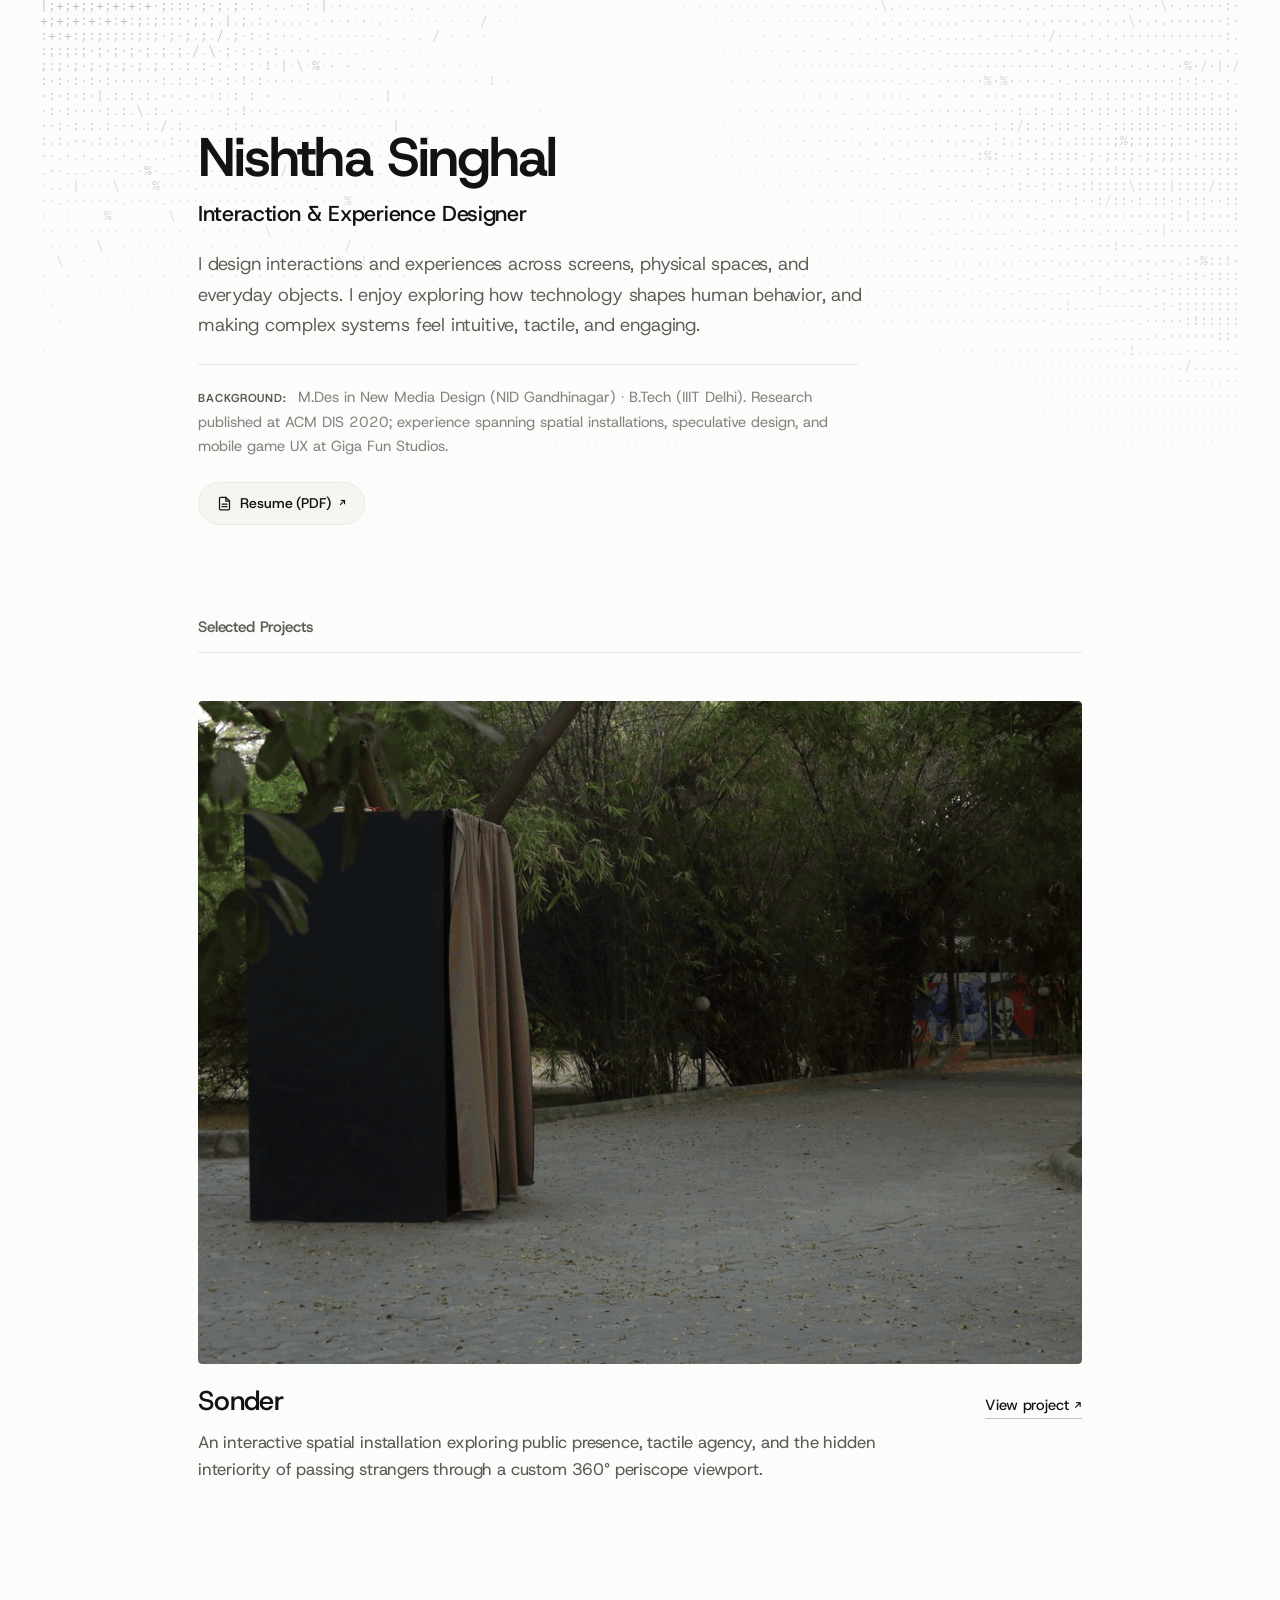
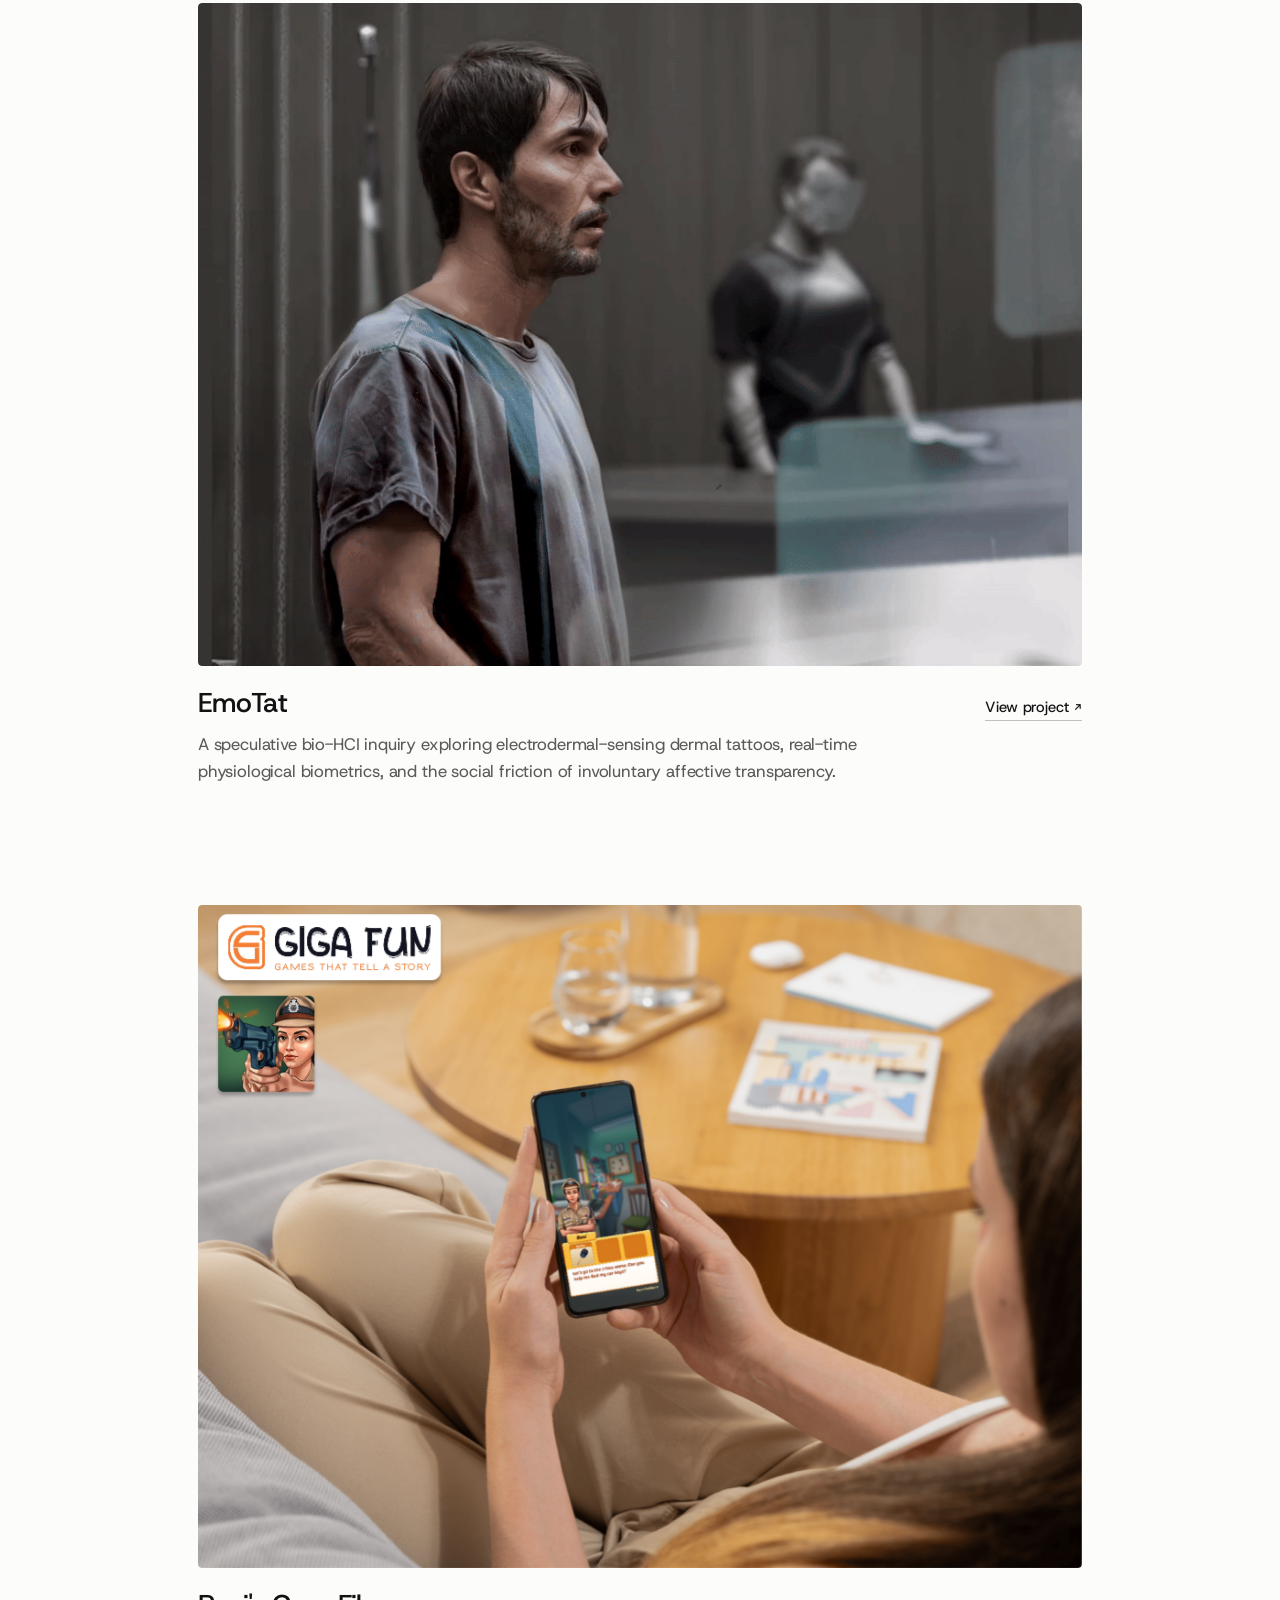
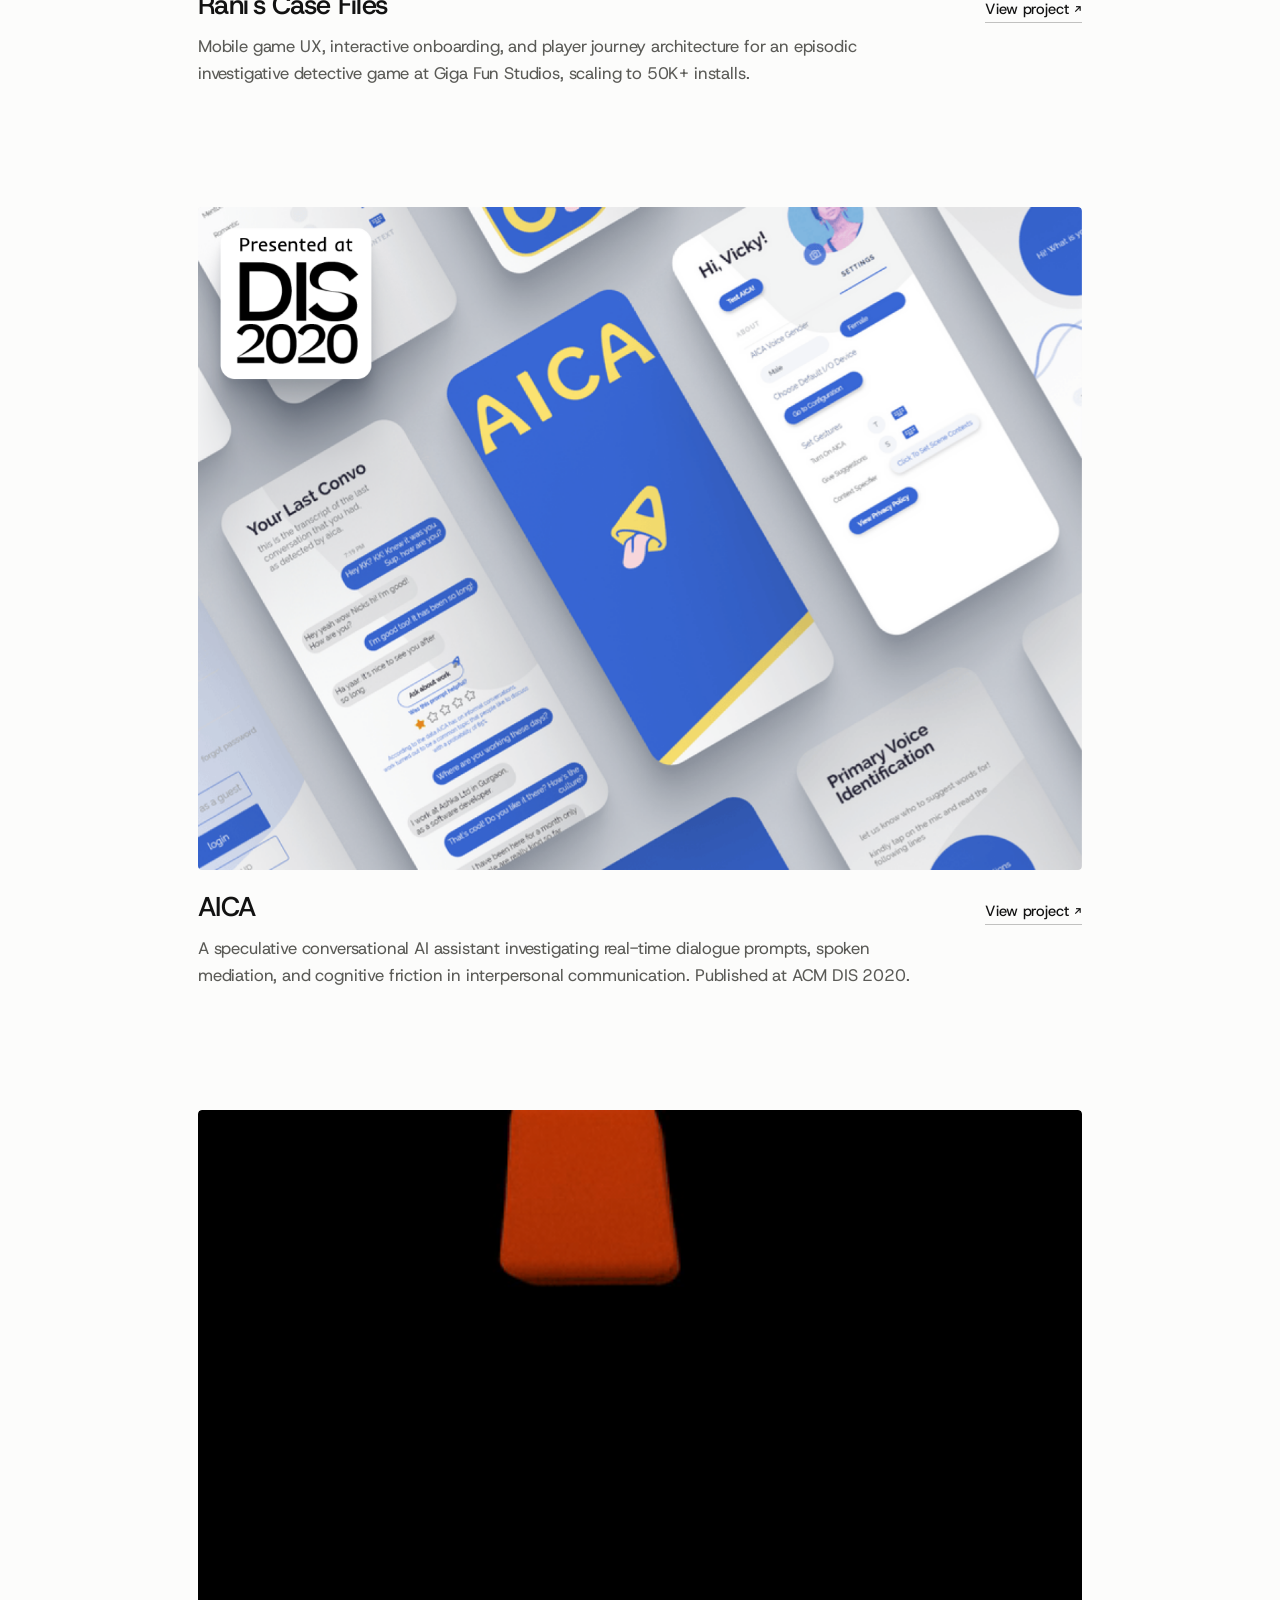
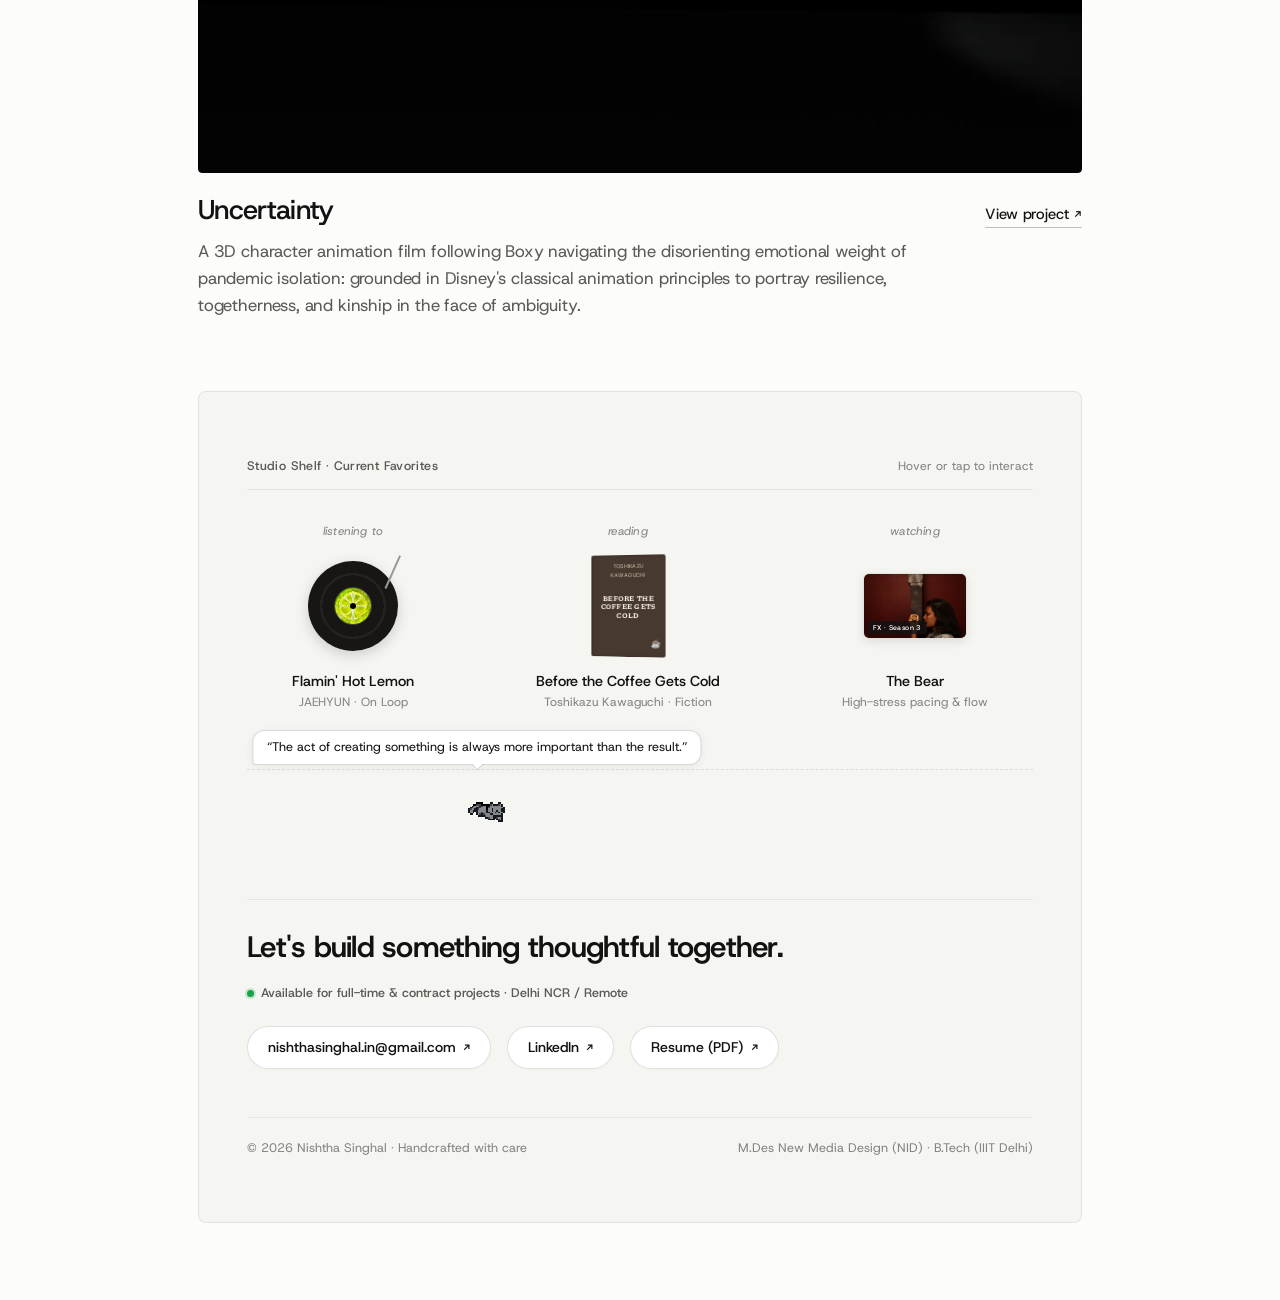
==== index.html @ 1941bd2d "fix(footer): restore walking cat companion with auto-rotating speech bubble, remove geometric card f" ====
<!DOCTYPE html>
<html lang="en">
<head>
  <meta charset="UTF-8">
  <meta name="viewport" content="width=device-width, initial-scale=1.0">
  <title>Nishtha Singhal · New Media Designer</title>
  <meta name="description" content="Nishtha Singhal · Interaction and experience designer working across screens, physical spaces, and everyday objects.">
  
  <!-- Modern Typefaces: Geist, Host Grotesk & IBM Plex Mono -->
  <link rel="preconnect" href="https://fonts.googleapis.com">
  <link rel="preconnect" href="https://fonts.gstatic.com" crossorigin>
  <link href="https://fonts.googleapis.com/css2?family=Geist:wght@300;400;500;600;700&family=Host+Grotesk:wght@300;400;500;600;700;800&family=IBM+Plex+Mono:wght@400;500&family=Newsreader:ital,opsz,wght@0,6..72,400;0,6..72,500;1,6..72,400;1,6..72,500&display=swap" rel="stylesheet">
  
  <link rel="stylesheet" href="style.css?v=3.0">
</head>
<body>

  <main class="page-container">
    
    <!-- Top Header / Mission Hero -->
    <header class="hero-header fade-in">
      <canvas id="hero-ascii-canvas" class="hero-ascii-canvas" aria-hidden="true"></canvas>
      <div class="hero-content">
        <h1 class="designer-name">Nishtha Singhal</h1>
        <p class="designer-statement">
          Interaction &amp; Experience Designer
        </p>
        <p class="designer-description">
          I design interactions and experiences across screens, physical spaces, and everyday objects. I enjoy exploring how technology shapes human behavior, and making complex systems feel intuitive, tactile, and engaging.
        </p>
        <p class="designer-credentials">
          <span class="cred-label">Background:</span> M.Des in New Media Design (NID Gandhinagar) · B.Tech (IIIT Delhi). Research published at ACM DIS 2020; experience spanning spatial installations, speculative design, and mobile game UX at Giga Fun Studios.
        </p>
        <div class="hero-actions">
          <a href="assets/Nishtha_Singhal_Resume.pdf" target="_blank" rel="noopener noreferrer" class="resume-btn" id="resume-btn">
            <svg width="15" height="15" viewBox="0 0 24 24" fill="none" stroke="currentColor" stroke-width="2" stroke-linecap="round" stroke-linejoin="round" aria-hidden="true"><path d="M14 2H6a2 2 0 0 0-2 2v16a2 2 0 0 0 2 2h12a2 2 0 0 0 2-2V8z"></path><polyline points="14 2 14 8 20 8"></polyline><line x1="16" y1="13" x2="8" y2="13"></line><line x1="16" y1="17" x2="8" y2="17"></line></svg>
            <span>Resume (PDF)</span>
            <span class="link-arrow" aria-hidden="true">↗</span>
          </a>
        </div>
      </div>
    </header>

    <!-- Projects Section Header -->
    <div class="projects-section-header fade-in">
      <h2 class="projects-section-title">Selected Projects</h2>
    </div>

    <!-- Vertical Project List -->
    <section class="projects-list" aria-label="Selected Projects">
      
      <!-- 01. Sonder -->
      <article class="project-item fade-in" id="project-sonder">
        <a href="sonder.html" class="project-media-link" aria-label="View project Sonder">
          <div class="project-media-wrapper">
            <img 
              src="assets/sonder-eye.gif" 
              alt="Sonder interactive spatial installation photographic sequence" 
              class="project-image"
              loading="lazy"
            >
          </div>
        </a>
        <div class="project-meta">
          <div class="project-header-row">
            <h2 class="project-title">Sonder</h2>
            <a href="sonder.html" class="project-link">
              <span>View project</span>
              <span class="link-arrow" aria-hidden="true">↗</span>
            </a>
          </div>
          <p class="project-description">
            An interactive spatial installation exploring public presence, tactile agency, and the hidden interiority of passing strangers through a custom 360° periscope viewport.
          </p>
        </div>
      </article>

      <!-- 02. EmoTat -->
      <article class="project-item fade-in" id="project-emotat">
        <a href="emotat.html" class="project-media-link" aria-label="View project EmoTat">
          <div class="project-media-wrapper">
            <img 
              src="assets/spirit-of-the-labyrinth.gif" 
              alt="EmoTat speculative emotion-sensing tattoos living interface prototype" 
              class="project-image"
              loading="lazy"
            >
          </div>
        </a>
        <div class="project-meta">
          <div class="project-header-row">
            <h2 class="project-title">EmoTat</h2>
            <a href="emotat.html" class="project-link">
              <span>View project</span>
              <span class="link-arrow" aria-hidden="true">↗</span>
            </a>
          </div>
          <p class="project-description">
            A speculative bio-HCI inquiry exploring electrodermal-sensing dermal tattoos, real-time physiological biometrics, and the social friction of involuntary affective transparency.
          </p>
        </div>
      </article>

      <!-- 03. Rani's Case Files (Shifted to third) -->
      <article class="project-item fade-in" id="project-ranis-case-files">
        <a href="https://www.canva.com/design/DAGoM8kq5PM/LdxvCdCKVTW4UfR0I29clQ/view?utm_content=DAGoM8kq5PM&utm_campaign=designshare&utm_medium=link2&utm_source=uniquelinks&utlId=hc1921a8082" target="_blank" rel="noopener noreferrer" class="project-media-link" aria-label="View project Rani's Case Files">
          <div class="project-media-wrapper">
            <img 
              src="assets/ranis-case-files.png" 
              alt="Rani's Case Files mobile game UX and narrative design" 
              class="project-image"
              loading="lazy"
            >
          </div>
        </a>
        <div class="project-meta">
          <div class="project-header-row">
            <h2 class="project-title">Rani's Case Files</h2>
            <a href="https://www.canva.com/design/DAGoM8kq5PM/LdxvCdCKVTW4UfR0I29clQ/view?utm_content=DAGoM8kq5PM&utm_campaign=designshare&utm_medium=link2&utm_source=uniquelinks&utlId=hc1921a8082" target="_blank" rel="noopener noreferrer" class="project-link">
              <span>View project</span>
              <span class="link-arrow" aria-hidden="true">↗</span>
            </a>
          </div>
          <p class="project-description">
            Mobile game UX, interactive onboarding, and player journey architecture for an episodic investigative detective game at Giga Fun Studios, scaling to 50K+ installs.
          </p>
        </div>
      </article>

      <!-- 04. AICA -->
      <article class="project-item fade-in" id="project-aica">
        <a href="aica.html" class="project-media-link" aria-label="View project AICA">
          <div class="project-media-wrapper">
            <img 
              src="assets/aica.png" 
              alt="AICA speculative human-AI conversation assistant research interface" 
              class="project-image"
              loading="lazy"
            >
          </div>
        </a>
        <div class="project-meta">
          <div class="project-header-row">
            <h2 class="project-title">AICA</h2>
            <a href="aica.html" class="project-link">
              <span>View project</span>
              <span class="link-arrow" aria-hidden="true">↗</span>
            </a>
          </div>
          <p class="project-description">
            A speculative conversational AI assistant investigating real-time dialogue prompts, spoken mediation, and cognitive friction in interpersonal communication. Published at ACM DIS 2020.
          </p>
        </div>
      </article>

      <!-- 05. Uncertainty (Moved to the end) -->
      <article class="project-item fade-in" id="project-uncertainty">
        <a href="https://www.behance.net/gallery/97643781/Uncertainty-3D-Animation" target="_blank" rel="noopener noreferrer" class="project-media-link" aria-label="View project Uncertainty">
          <div class="project-media-wrapper">
            <img 
              src="assets/uncertainty.gif" 
              alt="Uncertainty 3D character animation featuring Boxy" 
              class="project-image"
              loading="lazy"
            >
          </div>
        </a>
        <div class="project-meta">
          <div class="project-header-row">
            <h2 class="project-title">Uncertainty</h2>
            <a href="https://www.behance.net/gallery/97643781/Uncertainty-3D-Animation" target="_blank" rel="noopener noreferrer" class="project-link">
              <span>View project</span>
              <span class="link-arrow" aria-hidden="true">↗</span>
            </a>
          </div>
          <p class="project-description">
            A 3D character animation film following Boxy navigating the disorienting emotional weight of pandemic isolation: grounded in Disney's classical animation principles to portray resilience, togetherness, and kinship in the face of ambiguity.
          </p>
        </div>
      </article>

    </section>

    <!-- Seamless Natural Footer (Studio Vignette + Walking Cat Companion + Contact Hub) -->
    <footer class="portfolio-footer fade-in" id="contact" aria-label="Studio favorites, living thoughts, and contact">
      
      <!-- Studio Vignette: Current Favorites (Seamless & unboxed, integrated naturally into the page) -->
      <div class="studio-vignette">
        <div class="vignette-header">
          <span class="vignette-eyebrow">Studio Shelf · Current Favorites</span>
          <span class="vignette-hint">Hover or tap to interact</span>
        </div>

        <div class="vignette-items">
          <!-- 01. Vinyl Track (Clickable to YouTube Music) -->
          <div class="vignette-item" id="vinylItem" onclick="window.open('https://music.youtube.com/watch?v=FbtA4LuoJUI', '_blank')" role="button" tabindex="0" title="Click to listen to Flamin' Hot Lemon on YouTube Music">
            <span class="vignette-tag">listening to</span>
            <div class="vignette-art-stage">
              <div class="natural-vinyl-disc">
                <img src="assets/lemon.jpg" class="natural-vinyl-art" alt="Lemon album artwork" onerror="this.src='assets/vinyl-label.jpg'">
                <div class="natural-vinyl-hole"></div>
              </div>
              <div class="natural-vinyl-arm"></div>
            </div>
            <div class="vignette-caption">
              <span class="vignette-name">Flamin' Hot Lemon</span>
              <span class="vignette-sub">JAEHYUN · On Loop</span>
            </div>
          </div>

          <!-- 02. 3D Flip Book -->
          <div class="vignette-item" id="bookSpecimen" onmouseenter="openBook()" onmouseleave="closeBook()" onclick="toggleBook()" role="button" tabindex="0" title="Hover or tap to open book">
            <span class="vignette-tag">reading</span>
            <div class="vignette-art-stage">
              <div class="book-scene" id="bookScene">
                <div class="b-book">
                  <div class="b-pages"></div>
                  <div class="b-inside">
                    <p class="b-inside-quote">“If you could travel in time, who would you want to meet before the coffee gets cold?”</p>
                  </div>
                  <div class="b-cover" id="bookCover">
                    <div class="b-cover-front">
                      <span class="book-spine-author">Toshikazu Kawaguchi</span>
                      <div class="book-cover-title">BEFORE THE COFFEE GETS COLD</div>
                      <span class="book-coffee-icon">☕</span>
                    </div>
                    <div class="b-cover-back"></div>
                  </div>
                </div>
              </div>
            </div>
            <div class="vignette-caption">
              <span class="vignette-name">Before the Coffee Gets Cold</span>
              <span class="vignette-sub">Toshikazu Kawaguchi · Fiction</span>
            </div>
          </div>

          <!-- 03. Screen Study Frame -->
          <div class="vignette-item" id="tvSpecimen" title="The Bear on FX">
            <span class="vignette-tag">watching</span>
            <div class="vignette-art-stage">
              <div class="screen-study-frame">
                <img src="https://mickeyblog.com/wp-content/uploads/2024/05/the-bear-2-640x340.jpeg" alt="The Bear TV still" onerror="this.src='assets/sonder-yt.jpg'">
                <span class="screen-live-tag">FX · Season 3</span>
              </div>
            </div>
            <div class="vignette-caption">
              <span class="vignette-name">The Bear</span>
              <span class="vignette-sub">High-stress pacing &amp; flow</span>
            </div>
          </div>
        </div>
      </div>

      <!-- Walking Cat Track with Auto-Rotating Thought Bubble -->
      <div class="shelf-cat-track" id="shelfCatWrap" aria-label="Walking companion cat">
        <div class="cat-rover" id="catRover">
          <div class="cat-pet" id="catPet" onclick="boopCat()" title="Click to hear a thought" role="button" tabindex="0">
            <div class="cat-speech-bubble visible" id="catBubble" aria-live="polite">
              “The act of creating something is always more important than the result.”
            </div>
            <div class="cat-gif-wrap">
              <img src="assets/catfooter.gif" class="cat-gif" id="catGif" alt="Walking companion cat">
            </div>
            <img src="assets/catheader.gif" class="cat-nap" id="catNap" alt="Cat resting">
          </div>
        </div>
      </div>

      <!-- Contact Section (Heading, NO description line, availability badge & horizontal action pills) -->
      <div class="footer-contact-block">
        <h2 class="footer-big-heading">Let's build something thoughtful together.</h2>
        
        <div class="footer-availability-pill">
          <span class="availability-dot" aria-hidden="true"></span>
          <span>Available for full-time &amp; contract projects · Delhi NCR / Remote</span>
        </div>

        <!-- Horizontal Action Buttons -->
        <nav class="footer-contact-links" aria-label="Contact methods">
          <a href="mailto:nishthasinghal.in@gmail.com" class="contact-pill-btn" id="email-link">
            <span>nishthasinghal.in@gmail.com</span>
            <span class="link-arrow" aria-hidden="true">↗</span>
          </a>

          <a href="https://www.linkedin.com/in/nishthasinghal12/" target="_blank" rel="noopener noreferrer" class="contact-pill-btn" id="linkedin-link">
            <span>LinkedIn</span>
            <span class="link-arrow" aria-hidden="true">↗</span>
          </a>

          <a href="assets/Nishtha_Singhal_Resume.pdf" target="_blank" rel="noopener noreferrer" class="contact-pill-btn" id="footer-resume-link">
            <span>Resume (PDF)</span>
            <span class="link-arrow" aria-hidden="true">↗</span>
          </a>
        </nav>
      </div>

      <!-- Colophon Bar -->
      <div class="footer-colophon">
        <span>© 2026 Nishtha Singhal · Handcrafted with care</span>
        <span>M.Des New Media Design (NID) · B.Tech (IIIT Delhi)</span>
      </div>

    </footer>

  </main>

  <script src="script.js"></script>
</body>
</html>
---- style.css ----
@import url('https://fonts.googleapis.com/css2?family=Geist:wght@300;400;500;600;700&family=Host+Grotesk:wght@300;400;500;600;700;800&family=IBM+Plex+Mono:wght@400;500&display=swap');

/* ==========================================================================
   MINIMAL SOPHISTICATED STUDIO DESIGN SYSTEM
   Grayscale with warm tones. Clean, theatrical, art-exhibition presence.
   Typeface: Geist / Host Grotesk
   Palette: Warm gallery off-white (#fcfcfb), deep warm ink (#121212),
   refined warm charcoal (#5a5a56), muted gray (#848480), hairline borders (#e8e8e6).
   Zero neon gradients. Generous white space. Calm gentle fades.
   ========================================================================== */

:root {
  --font-family: 'Host Grotesk', 'Geist', -apple-system, BlinkMacSystemFont, 'Segoe UI', Roboto, Helvetica, Arial, sans-serif;

  /* Grayscale Palette with Warm Tones */
  --color-bg: #fcfcfb;
  --color-surface: #f5f5f2;
  --color-surface-hover: #eeeeea;
  --color-card-bg: #ffffff;
  --color-text-primary: #121212;
  --color-text-secondary: #5a5a56;
  --color-text-tertiary: #848480;
  --color-border: #e8e8e6;
  --color-border-subtle: #f0f0ee;
  --color-quote-border: #121212;

  /* Layout Boundaries */
  --container-max-width: 980px;
  --container-padding: clamp(1.5rem, 5vw, 3rem);

  /* Spacing Scale */
  --spacing-xs: 6px;
  --spacing-sm: 16px;
  --spacing-md: 28px;
  --spacing-lg: 48px;
  --spacing-xl: 96px;

  /* Radii */
  --radius-sm: 4px;
  --radius-md: 8px;
}

/* ==========================================================================
   BASE RESET & CANVAS SETUP
   ========================================================================== */
*, *::before, *::after {
  box-sizing: border-box;
  margin: 0;
  padding: 0;
}

html {
  font-family: var(--font-family);
  background-color: var(--color-bg);
  color: var(--color-text-primary);
  -webkit-font-smoothing: antialiased;
  -moz-osx-font-smoothing: grayscale;
  text-rendering: optimizeLegibility;
  scroll-behavior: smooth;
}

body {
  min-height: 100vh;
  background-color: var(--color-bg);
  color: var(--color-text-primary);
  line-height: 1.65;
  font-size: 16px;
  overflow-x: hidden;
}

/* Page Container */
.page-container {
  max-width: var(--container-max-width);
  margin: 0 auto;
  padding-left: var(--container-padding);
  padding-right: var(--container-padding);
}

/* ==========================================================================
   EDITORIAL EYEBROW LABELS
   Clean, quiet uppercase markers
   ========================================================================== */
.eyebrow-label,
.section-label {
  display: inline-block;
  font-size: 0.75rem;
  font-weight: 650;
  letter-spacing: 0.08em;
  text-transform: none;
  color: var(--color-text-secondary);
  margin-bottom: 0.65rem;
}

/* ==========================================================================
   HOMEPAGE HERO HEADER
   ========================================================================== */
.hero-header {
  position: relative;
  padding-top: clamp(80px, 14vh, 150px);
  padding-bottom: clamp(60px, 10vh, 100px);
  overflow: visible;
}

.hero-ascii-canvas {
  position: absolute;
  top: 0;
  left: 50%;
  transform: translateX(-50%);
  width: 100vw;
  max-width: 1200px;
  height: 100%;
  pointer-events: none;
  z-index: 1;
  mask-image: linear-gradient(to bottom, rgba(0,0,0,1) 0%, rgba(0,0,0,0.8) 65%, rgba(0,0,0,0) 100%);
  -webkit-mask-image: linear-gradient(to bottom, rgba(0,0,0,1) 0%, rgba(0,0,0,0.8) 65%, rgba(0,0,0,0) 100%);
}

.hero-content {
  position: relative;
  z-index: 2;
}

.designer-name {
  font-size: clamp(2.4rem, 4.8vw, 3.4rem);
  font-weight: 600;
  letter-spacing: -0.035em;
  color: var(--color-text-primary);
  line-height: 1.15;
  margin-bottom: 0.65rem;
}

.designer-statement {
  font-size: clamp(1.1rem, 2.2vw, 1.35rem);
  font-weight: 500;
  line-height: 1.4;
  color: var(--color-text-primary);
  letter-spacing: -0.015em;
  margin-bottom: 1.25rem;
}

.designer-description {
  font-size: clamp(1rem, 1.8vw, 1.15rem);
  font-weight: 350;
  line-height: 1.65;
  color: var(--color-text-secondary);
  letter-spacing: -0.01em;
  max-width: 680px;
  margin-bottom: 1.5rem;
}

.designer-credentials {
  font-size: 0.92rem;
  font-weight: 400;
  line-height: 1.65;
  color: var(--color-text-tertiary);
  max-width: 660px;
  padding-top: 1.25rem;
  border-top: 1px solid var(--color-border);
}

.cred-label {
  font-weight: 650;
  color: var(--color-text-secondary);
  text-transform: uppercase;
  font-size: 0.72rem;
  letter-spacing: 0.08em;
  margin-right: 0.35rem;
}

.hero-actions {
  margin-top: 1.5rem;
  display: flex;
  align-items: center;
  gap: 1rem;
}

.resume-btn {
  display: inline-flex;
  align-items: center;
  gap: 0.5rem;
  padding: 0.55rem 1.15rem;
  font-size: 0.88rem;
  font-weight: 500;
  letter-spacing: -0.01em;
  color: var(--color-text-primary);
  background: var(--color-surface);
  border: 1px solid var(--color-border);
  border-radius: 999px;
  text-decoration: none;
  transition: all 0.25s cubic-bezier(0.16, 1, 0.3, 1);
}

.resume-btn:hover {
  background: var(--color-text-primary);
  color: var(--color-bg);
  border-color: var(--color-text-primary);
  transform: translateY(-1px);
}

.resume-btn svg {
  flex-shrink: 0;
  stroke: currentColor;
}

.resume-btn .link-arrow {
  display: inline-block;
  font-size: 0.9em;
  transition: transform 0.25s ease;
}

.resume-btn:hover .link-arrow {
  transform: translate(2px, -2px);
}

/* ==========================================================================
   HOMEPAGE PROJECTS VERTICAL LIST
   ========================================================================== */
.projects-list {
  display: flex;
  flex-direction: column;
}

.project-item {
  margin-bottom: clamp(70px, 11vw, 120px);
}

.project-item:last-child {
  margin-bottom: 0;
}

.project-media-link {
  display: block;
  text-decoration: none;
  border-radius: var(--radius-sm);
  overflow: hidden;
  margin-bottom: 1.25rem;
  background-color: var(--color-surface);
}

.project-media-wrapper {
  position: relative;
  width: 100%;
  aspect-ratio: 4 / 3;
  background-color: var(--color-surface);
  overflow: hidden;
  border-radius: var(--radius-sm);
}

.project-image {
  width: 100%;
  height: 100%;
  object-fit: cover;
  display: block;
  transition: transform 0.6s cubic-bezier(0.16, 1, 0.3, 1);
  will-change: transform;
}

.project-item:hover .project-image {
  transform: scale(1.015);
}

.project-meta {
  display: flex;
  flex-direction: column;
  gap: 0.5rem;
}

.project-header-row {
  display: flex;
  align-items: baseline;
  justify-content: space-between;
  gap: 1rem;
}

.project-title {
  font-size: clamp(1.35rem, 2.3vw, 1.7rem);
  font-weight: 500;
  letter-spacing: -0.025em;
  color: var(--color-text-primary);
  line-height: 1.25;
}

.project-link {
  font-size: 0.925rem;
  font-weight: 450;
  color: var(--color-text-primary);
  text-decoration: none;
  display: inline-flex;
  align-items: center;
  gap: 0.35rem;
  white-space: nowrap;
  letter-spacing: -0.01em;
  padding: 0.25rem 0;
  position: relative;
}

.project-link::after {
  content: '';
  position: absolute;
  left: 0;
  bottom: 2px;
  width: 100%;
  height: 1px;
  background-color: currentColor;
  opacity: 0.25;
  transition: opacity 0.3s ease;
}

.project-link:hover::after,
.project-link:focus-visible::after {
  opacity: 1;
}

.link-arrow {
  display: inline-block;
  font-size: 0.95em;
  line-height: 1;
  transition: transform 0.3s cubic-bezier(0.16, 1, 0.3, 1);
  will-change: transform;
}

.project-link:hover .link-arrow,
.project-item:hover .link-arrow {
  transform: translate(2px, -2px);
}

.project-description {
  font-size: clamp(0.95rem, 1.35vw, 1.05rem);
  font-weight: 400;
  line-height: 1.6;
  color: var(--color-text-secondary);
  letter-spacing: -0.01em;
  max-width: 720px;
}

/* ==========================================================================
   CASE STUDY INNER PAGES
   ========================================================================== */
.case-nav {
  padding-top: clamp(48px, 8vh, 80px);
  margin-bottom: clamp(32px, 5vh, 56px);
}

.back-link {
  font-size: 0.925rem;
  font-weight: 450;
  color: var(--color-text-secondary);
  text-decoration: none;
  display: inline-flex;
  align-items: center;
  gap: 0.4rem;
  letter-spacing: -0.01em;
  transition: color 0.25s ease;
}

.back-link:hover {
  color: var(--color-text-primary);
}

.back-arrow {
  transition: transform 0.25s ease;
}

.back-link:hover .back-arrow {
  transform: translateX(-3px);
}

/* ==========================================================================
   CASE STUDY HEADER (Side-by-side Editorial Layout)
   Pushes metadata details aside into the right margin column, freeing up
   the first fold so project media is immediately visible.
   ========================================================================== */
.case-header {
  display: grid;
  grid-template-columns: 1fr;
  gap: 2rem;
  margin-bottom: clamp(36px, 6vw, 56px);
  padding-bottom: clamp(28px, 4vw, 44px);
  border-bottom: 1px solid var(--color-border);
}

@media (min-width: 860px) {
  .case-header {
    grid-template-columns: minmax(0, 1.35fr) minmax(260px, 0.9fr);
    gap: clamp(2.5rem, 5vw, 4.5rem);
    align-items: start;
  }
}

.case-header-intro {
  display: flex;
  flex-direction: column;
}

.case-title {
  font-size: clamp(2.2rem, 4.5vw, 3.2rem);
  font-weight: 650;
  letter-spacing: -0.035em;
  color: var(--color-text-primary);
  line-height: 1.12;
  margin-bottom: 0.75rem;
}

.case-subtitle {
  font-size: clamp(1.05rem, 1.8vw, 1.22rem);
  font-weight: 350;
  line-height: 1.6;
  color: var(--color-text-secondary);
  letter-spacing: -0.01em;
  max-width: 580px;
  margin-bottom: 0;
}

/* Margin Details Column */
.case-meta-grid {
  display: flex;
  flex-direction: column;
  gap: 1rem;
  padding: 0 0 0 clamp(1.5rem, 3vw, 2.25rem);
  border-left: 1px solid var(--color-border);
}

@media (max-width: 859px) {
  .case-meta-grid {
    display: grid;
    grid-template-columns: repeat(2, 1fr);
    gap: 1.25rem 1.5rem;
    padding-left: 0;
    border-left: none;
    border-top: 1px solid var(--color-border);
    padding-top: 1.5rem;
  }
}

@media (max-width: 540px) {
  .case-meta-grid {
    grid-template-columns: 1fr;
    gap: 1rem;
  }
}

.meta-item {
  display: flex;
  flex-direction: column;
  gap: 0.2rem;
  padding-bottom: 0.85rem;
  border-bottom: 1px solid var(--color-border-subtle);
}

@media (max-width: 859px) {
  .meta-item {
    padding-bottom: 0;
    border-bottom: none;
  }
}

@media (min-width: 860px) {
  .meta-item:last-child {
    padding-bottom: 0;
    border-bottom: none;
  }
}

.meta-label {
  font-size: 0.72rem;
  text-transform: uppercase;
  letter-spacing: 0.08em;
  color: var(--color-text-tertiary);
  font-weight: 650;
}

.meta-value {
  font-size: 0.88rem;
  color: var(--color-text-primary);
  font-weight: 400;
  line-height: 1.48;
}

/* ==========================================================================
   SECTIONS & EDITORIAL CONTENT
   ========================================================================== */
.case-section {
  margin-bottom: clamp(60px, 9vw, 100px);
}

.section-heading {
  font-size: clamp(1.6rem, 2.8vw, 2.2rem);
  font-weight: 650;
  letter-spacing: -0.03em;
  color: var(--color-text-primary);
  line-height: 1.22;
  margin-bottom: 1.25rem;
  max-width: 780px;
}

.body-paragraph {
  font-size: clamp(1rem, 1.35vw, 1.075rem);
  font-weight: 400;
  line-height: 1.75;
  color: var(--color-text-secondary);
  letter-spacing: -0.01em;
  margin-bottom: 1.5rem;
  max-width: 740px;
}

.body-paragraph:last-child {
  margin-bottom: 0;
}

.body-paragraph strong {
  font-weight: 500;
  color: var(--color-text-primary);
}

/* ==========================================================================
   STUDIO TAKEAWAYS STRIP
   ========================================================================== */
.takeaways-strip {
  display: grid;
  grid-template-columns: repeat(3, 1fr);
  gap: 1.5rem;
  margin: 1.5rem 0;
}

@media (max-width: 768px) {
  .takeaways-strip {
    grid-template-columns: 1fr;
  }
}

.takeaway-item {
  background: var(--color-surface);
  border: 1px solid var(--color-border);
  border-radius: var(--radius-sm);
  padding: 1.5rem 1.25rem;
  display: flex;
  flex-direction: column;
}

.takeaway-tag {
  font-size: 0.72rem;
  text-transform: none;
  letter-spacing: 0.05em;
  color: var(--color-text-tertiary);
  font-weight: 600;
  margin-bottom: 0.5rem;
}

.takeaway-heading {
  font-size: 1.2rem;
  font-weight: 600;
  line-height: 1.35;
  color: var(--color-text-primary);
  margin-bottom: 0.5rem;
}

.takeaway-text {
  font-size: 0.925rem;
  line-height: 1.55;
  color: var(--color-text-secondary);
}

/* ==========================================================================
   PULL QUOTE BLOCK
   ========================================================================== */
.quote-block {
  margin: clamp(2rem, 4vw, 3.25rem) 0;
  padding-left: 1.5rem;
  border-left: 2px solid var(--color-quote-border);
}

.quote-text {
  font-size: clamp(1.15rem, 2vw, 1.35rem);
  font-weight: 350;
  line-height: 1.6;
  color: var(--color-text-primary);
  letter-spacing: -0.015em;
}

.quote-text em {
  font-style: normal;
  font-weight: 500;
}

/* ==========================================================================
   MEDIA FRAMES & CONTAINERS
   ========================================================================== */
.media-container {
  margin: clamp(2rem, 4vw, 3rem) 0;
}

.media-frame {
  width: 100%;
  border-radius: var(--radius-sm);
  overflow: hidden;
  background-color: var(--color-surface);
  border: 1px solid var(--color-border);
}

.media-frame img {
  width: 100%;
  height: auto;
  display: block;
}

.media-caption {
  font-size: 0.85rem;
  color: var(--color-text-tertiary);
  margin-top: 0.65rem;
  letter-spacing: -0.01em;
  line-height: 1.45;
}

/* Video Frame (16:9 responsive) */
.video-frame {
  position: relative;
  width: 100%;
  padding-bottom: 56.25%;
  height: 0;
  border-radius: var(--radius-sm);
  overflow: hidden;
  background-color: #000;
  border: 1px solid var(--color-border);
}

.video-frame iframe {
  position: absolute;
  top: 0;
  left: 0;
  width: 100%;
  height: 100%;
  border: 0;
}

/* Embed Frame */
.embed-frame {
  position: relative;
  width: 100%;
  height: 480px;
  border-radius: var(--radius-sm);
  overflow: hidden;
  background-color: var(--color-surface);
  border: 1px solid var(--color-border);
}

.embed-frame iframe {
  width: 100%;
  height: 100%;
  border: 0;
}

/* ==========================================================================
   SYSTEM SCHEMATIC (1:1 Match with User's System Diagram)
   ========================================================================== */
.system-diagram {
  display: grid;
  grid-template-columns: 340px 1fr;
  gap: 2.25rem;
  background: var(--color-surface);
  border: 1px solid var(--color-border);
  border-radius: var(--radius-md);
  padding: clamp(1.5rem, 3.5vw, 2.25rem);
  margin: clamp(1.75rem, 3vw, 2.5rem) 0;
  align-items: center;
}

@media (max-width: 820px) {
  .system-diagram {
    grid-template-columns: 1fr;
    gap: 1.75rem;
  }
}

.system-schematic-wrap {
  width: 100%;
  display: flex;
  justify-content: center;
  align-items: center;
}

.system-schematic-wrap svg {
  width: 100%;
  max-width: 320px;
  height: auto;
  display: block;
}

.system-details-wrap {
  display: flex;
  flex-direction: column;
  gap: 1.25rem;
}

.system-step-card {
  background: #ffffff;
  border: 1px solid var(--color-border);
  border-radius: var(--radius-sm);
  padding: 1.15rem 1.25rem;
  display: flex;
  flex-direction: column;
  gap: 0.35rem;
  box-shadow: 0 1px 4px rgba(0, 0, 0, 0.02);
}

.system-step-badge {
  font-size: 0.72rem;
  font-weight: 650;
  letter-spacing: 0.07em;
  text-transform: none;
  color: var(--color-text-tertiary);
}

.system-step-title {
  font-size: 1.025rem;
  font-weight: 600;
  color: var(--color-text-primary);
  line-height: 1.3;
}

.system-step-desc {
  font-size: 0.885rem;
  line-height: 1.55;
  color: var(--color-text-secondary);
}

.system-thumb-box {
  margin-top: 0.5rem;
  border-radius: var(--radius-sm);
  overflow: hidden;
  border: 1px solid var(--color-border);
  background: #000000;
}

.system-thumb-box img {
  width: 100%;
  aspect-ratio: 16 / 9;
  object-fit: cover;
  display: block;
}

.system-thumb-caption {
  font-size: 0.78rem;
  color: var(--color-text-tertiary);
  padding: 0.35rem 0.65rem;
  background: #fcfcfb;
  display: flex;
  justify-content: space-between;
  align-items: center;
}

.system-thumb-caption a {
  color: var(--color-text-primary);
  text-decoration: none;
  font-weight: 500;
}

/* Two-column Media Grid */
.two-col-media {
  display: grid;
  grid-template-columns: 1fr 1fr;
  gap: 1.5rem;
  margin: clamp(1.5rem, 3vw, 2.5rem) 0;
}

@media (max-width: 640px) {
  .two-col-media {
    grid-template-columns: 1fr;
  }
}

/* ==========================================================================
   JOURNEY FLOW PROGRESSION
   ========================================================================== */
.journey-flow {
  display: grid;
  grid-template-columns: repeat(5, 1fr);
  gap: 0.85rem;
  margin: 2rem 0;
}

@media (max-width: 860px) {
  .journey-flow {
    grid-template-columns: repeat(3, 1fr);
  }
}

@media (max-width: 580px) {
  .journey-flow {
    grid-template-columns: 1fr;
  }
}

.journey-step {
  background: var(--color-surface);
  border: 1px solid var(--color-border);
  border-radius: var(--radius-sm);
  padding: 1.25rem 1.15rem;
  display: flex;
  flex-direction: column;
  position: relative;
  transition: border-color 0.25s ease;
}

.journey-step:hover {
  border-color: rgba(0, 0, 0, 0.25);
}

.step-num {
  font-size: 0.72rem;
  font-weight: 600;
  color: var(--color-text-tertiary);
  letter-spacing: 0.06em;
  text-transform: none;
  margin-bottom: 0.5rem;
}

.step-title {
  font-size: 0.95rem;
  font-weight: 500;
  color: var(--color-text-primary);
  line-height: 1.3;
  margin-bottom: 0.4rem;
}

.step-desc {
  font-size: 0.85rem;
  line-height: 1.5;
  color: var(--color-text-secondary);
}

/* ==========================================================================
   TWO-COLUMN COMPARISON & LISTS
   ========================================================================== */
.comparison-grid {
  display: grid;
  grid-template-columns: 1fr 1fr;
  gap: 2.5rem;
  margin: clamp(2rem, 3.5vw, 2.75rem) 0;
  padding: 1.75rem 0;
  border-top: 1px solid var(--color-border);
  border-bottom: 1px solid var(--color-border);
}

@media (max-width: 680px) {
  .comparison-grid {
    grid-template-columns: 1fr;
    gap: 1.5rem;
  }
}

.comparison-col-title {
  font-size: 1.15rem;
  font-weight: 600;
  letter-spacing: -0.02em;
  color: var(--color-text-primary);
  margin-bottom: 0.75rem;
}

.comparison-list {
  list-style: none;
  display: flex;
  flex-direction: column;
  gap: 0.85rem;
}

.comparison-list li {
  font-size: 0.95rem;
  color: var(--color-text-secondary);
  line-height: 1.55;
  position: relative;
  padding-left: 1.25rem;
}

.comparison-list li::before {
  content: '·';
  position: absolute;
  left: 0;
  color: var(--color-text-tertiary);
  font-weight: 700;
}

.comparison-list strong {
  color: var(--color-text-primary);
  font-weight: 500;
}

/* ==========================================================================
   END OF CASE STUDY BOUNDARY
   ========================================================================== */
.case-end-boundary {
  display: flex;
  align-items: center;
  gap: 1.25rem;
  margin-top: clamp(64px, 10vw, 100px);
  margin-bottom: 2rem;
}

.case-end-rule {
  flex: 1;
  height: 1px;
  background: var(--color-border);
}

.case-end-badge {
  font-size: 0.72rem;
  font-weight: 600;
  text-transform: none;
  letter-spacing: 0.1em;
  color: var(--color-text-tertiary);
  padding: 0.4rem 0.95rem;
  border: 1px solid var(--color-border);
  border-radius: 9999px;
  background-color: var(--color-surface);
}

/* ==========================================================================
   EDITORIAL PROJECT PAGINATION (Clean, Typography-Led Navigation)
   ========================================================================== */
.pagination-nav {
  display: flex;
  justify-content: space-between;
  align-items: center;
  gap: 2rem;
  padding-top: clamp(2rem, 4vw, 3rem);
  margin-top: clamp(4rem, 7vw, 6rem);
  margin-bottom: clamp(2rem, 4vw, 3rem);
  border-top: 1px solid var(--color-border);
}

.pagination-item {
  display: inline-flex;
  flex-direction: column;
  gap: 0.35rem;
  text-decoration: none;
  color: inherit;
  transition: opacity 0.25s ease, transform 0.25s ease;
}

.pagination-item:hover {
  opacity: 0.75;
  transform: translateY(-1px);
}

.pagination-item.next {
  text-align: right;
  margin-left: auto;
}

.pagination-label {
  font-size: 0.75rem;
  font-weight: 500;
  letter-spacing: 0.04em;
  color: var(--color-text-tertiary);
}

.pagination-title {
  font-size: clamp(1.05rem, 1.8vw, 1.25rem);
  font-weight: 550;
  color: var(--color-text-primary);
  letter-spacing: -0.015em;
  display: inline-flex;
  align-items: center;
  gap: 0.45rem;
}

.pagination-item.next .pagination-title {
  justify-content: flex-end;
}

@media (max-width: 580px) {
  .pagination-nav {
    flex-direction: column;
    align-items: stretch;
    gap: 1.5rem;
  }
  .pagination-item.next {
    text-align: left;
    margin-left: 0;
  }
  .pagination-item.next .pagination-title {
    justify-content: flex-start;
  }
}

/* ==========================================================================
   BOTTOM FOOTER (Light distinct panel separation)
   ========================================================================== */
.portfolio-footer {
  padding: clamp(48px, 7vh, 72px) clamp(1.75rem, 5vw, 2.75rem);
  background-color: var(--color-surface);
  border: 1px solid rgba(0, 0, 0, 0.08);
  border-radius: var(--radius-md);
  margin-top: clamp(32px, 5vw, 48px);
  margin-bottom: clamp(48px, 8vh, 80px);
}

.footer-inner {
  display: flex;
  flex-direction: column;
  gap: 1.5rem;
}

.footer-callout {
  font-size: clamp(1.15rem, 2.2vw, 1.35rem);
  font-weight: 450;
  line-height: 1.5;
  letter-spacing: -0.02em;
  color: var(--color-text-primary);
  max-width: 560px;
  text-wrap: balance;
  text-wrap: pretty;
}

.footer-contacts {
  display: flex;
  flex-wrap: wrap;
  align-items: center;
  gap: 0.85rem 1.25rem;
}

.contact-link {
  font-size: 0.925rem;
  font-weight: 450;
  color: var(--color-text-primary);
  background-color: #ffffff;
  border: 1px solid var(--color-border);
  border-radius: 9999px;
  padding: 0.55rem 1.25rem;
  text-decoration: none;
  display: inline-flex;
  align-items: center;
  gap: 0.4rem;
  letter-spacing: -0.01em;
  box-shadow: 0 1px 3px rgba(0, 0, 0, 0.02);
  transition: border-color 0.25s ease, transform 0.2s ease, box-shadow 0.2s ease;
}

.contact-link::after {
  display: none;
}

.contact-link:hover,
.contact-link:focus-visible {
  border-color: rgba(0, 0, 0, 0.35);
  transform: translateY(-2px);
  box-shadow: 0 6px 14px rgba(0, 0, 0, 0.06);
}

/* ==========================================================================
   SEAMLESS NATURAL FOOTER
   Studio vignette, walking companion cat with auto-changing speech bubble,
   and clean contact section.
   ========================================================================== */
.portfolio-footer {
  background-color: var(--color-surface);
  border: 1px solid rgba(0, 0, 0, 0.08);
  border-radius: var(--radius-md);
  padding: clamp(2.5rem, 5vw, 4rem) clamp(1.75rem, 5vw, 3rem);
  margin-top: clamp(3rem, 6vw, 4.5rem);
  margin-bottom: clamp(3rem, 6vw, 5rem);
  display: flex;
  flex-direction: column;
  gap: clamp(2.25rem, 4vw, 3rem);
}

/* Studio Vignette: Current Favorites (Seamless & Unboxed) */
.studio-vignette {
  display: flex;
  flex-direction: column;
  gap: 1.5rem;
}

.vignette-header {
  display: flex;
  justify-content: space-between;
  align-items: baseline;
  border-bottom: 1px solid rgba(0, 0, 0, 0.07);
  padding-bottom: 0.75rem;
}

.vignette-eyebrow {
  font-size: 0.78rem;
  font-weight: 500;
  letter-spacing: 0.03em;
  color: var(--color-text-secondary);
}

.vignette-hint {
  font-size: 0.75rem;
  color: var(--color-text-tertiary);
}

.vignette-items {
  display: flex;
  justify-content: space-around;
  align-items: flex-start;
  flex-wrap: wrap;
  gap: 2rem;
  padding: 0.5rem 0;
}

.vignette-item {
  display: flex;
  flex-direction: column;
  align-items: center;
  gap: 0.85rem;
  text-align: center;
  cursor: pointer;
  transition: transform 0.25s ease;
}

.vignette-item:hover {
  transform: translateY(-2px);
}

.vignette-tag {
  font-size: 0.72rem;
  color: var(--color-text-tertiary);
  font-style: italic;
  letter-spacing: 0.02em;
}

.vignette-art-stage {
  min-height: 104px;
  display: flex;
  align-items: center;
  justify-content: center;
  position: relative;
}

/* Natural Vinyl Disc */
.natural-vinyl-disc {
  width: 90px;
  height: 90px;
  border-radius: 50%;
  background: radial-gradient(circle,
    #cfcac4 0%, #cfcac4 22%,
    #21201f 22%, #21201f 25%,
    #171615 25%, #171615 48%,
    #242221 48%, #242221 52%,
    #171615 52%, #171615 70%,
    #242221 70%, #242221 73%,
    #171615 73%
  );
  animation: vinylSpin 5s linear infinite;
  box-shadow: 0 4px 14px rgba(0, 0, 0, 0.16);
  position: relative;
}
.vignette-item:hover .natural-vinyl-disc {
  animation-duration: 2.2s;
}
.natural-vinyl-art {
  position: absolute;
  top: 50%;
  left: 50%;
  transform: translate(-50%, -50%);
  width: 38px;
  height: 38px;
  border-radius: 50%;
  object-fit: cover;
  border: 1px solid rgba(255, 255, 255, 0.2);
  z-index: 2;
}
.natural-vinyl-hole {
  position: absolute;
  top: 50%;
  left: 50%;
  transform: translate(-50%, -50%);
  width: 6px;
  height: 6px;
  background: #000;
  border-radius: 50%;
  z-index: 3;
}
.natural-vinyl-arm {
  position: absolute;
  top: 2px;
  right: calc(50% - 48px);
  width: 2px;
  height: 36px;
  background: #999;
  transform-origin: top right;
  transform: rotate(24deg);
  transition: transform 0.3s ease;
  z-index: 4;
}
.vignette-item:hover .natural-vinyl-arm {
  transform: rotate(32deg);
}

/* 3D Flip Book */
.book-scene {
  width: 76px;
  height: 102px;
  perspective: 500px;
  position: relative;
}
.b-book {
  width: 76px;
  height: 102px;
  position: relative;
  transform-style: preserve-3d;
  transform: rotateY(-12deg);
  transition: transform 0.35s ease;
}
.vignette-item:hover .b-book {
  transform: rotateY(-18deg) translateY(-2px);
}
.b-pages {
  position: absolute;
  inset: 2px 0 2px 2px;
  background: linear-gradient(to right, #cfc5af, #f5efe1);
  border-radius: 0 3px 3px 0;
}
.b-inside {
  position: absolute;
  inset: 2px 2px 2px 3px;
  background: #faf6ec;
  border-radius: 0 3px 3px 0;
  padding: 8px 6px;
  overflow: hidden;
}
.b-inside-quote {
  font-family: 'Newsreader', Georgia, serif;
  font-style: italic;
  font-size: 6.5px;
  line-height: 1.35;
  color: #635345;
}
.b-cover {
  position: absolute;
  inset: 0;
  transform-origin: left center;
  transform-style: preserve-3d;
  transition: transform 0.65s cubic-bezier(0.16, 1, 0.3, 1);
  z-index: 5;
}
.vignette-item:hover .b-cover,
.b-cover.open {
  transform: rotateY(-155deg);
}
.b-cover-front {
  position: absolute;
  inset: 0;
  background: #483930;
  border-radius: 2px 3px 3px 2px;
  backface-visibility: hidden;
  overflow: hidden;
  display: flex;
  flex-direction: column;
  justify-content: space-between;
  padding: 7px 5px;
  color: #f7eed8;
  box-shadow: inset 1px 0 3px rgba(0,0,0,0.3);
}
.book-spine-author {
  font-size: 5.5px;
  text-transform: uppercase;
  letter-spacing: 0.05em;
  color: #cfbfab;
}
.book-cover-title {
  font-family: 'Newsreader', Georgia, serif;
  font-size: 6.5px;
  font-weight: 600;
  letter-spacing: 0.04em;
  line-height: 1.25;
  color: #fcf6eb;
}
.book-coffee-icon {
  font-size: 8px;
  text-align: right;
  opacity: 0.85;
}
.b-cover-back {
  position: absolute;
  inset: 0;
  background: #352922;
  transform: rotateY(180deg);
  backface-visibility: hidden;
}

/* Screen Study Frame (Clean, minimal, unboxed) */
.screen-study-frame {
  width: 104px;
  height: 66px;
  border-radius: 6px;
  overflow: hidden;
  position: relative;
  box-shadow: 0 3px 10px rgba(0, 0, 0, 0.1);
  border: 1px solid rgba(0, 0, 0, 0.08);
}
.screen-study-frame img {
  width: 100%;
  height: 100%;
  object-fit: cover;
  display: block;
}
.screen-live-tag {
  position: absolute;
  bottom: 4px;
  left: 4px;
  background: rgba(18, 18, 18, 0.78);
  color: #fcfcfb;
  font-size: 7px;
  padding: 1px 5px;
  border-radius: 3px;
  letter-spacing: 0.05em;
  font-weight: 500;
}

/* Captions */
.vignette-caption {
  display: flex;
  flex-direction: column;
  gap: 2px;
}
.vignette-name {
  font-size: 0.9rem;
  font-weight: 500;
  color: var(--color-text-primary);
  line-height: 1.3;
}
.vignette-sub {
  font-size: 0.75rem;
  color: var(--color-text-tertiary);
}

/* ==========================================================================
   WALKING CAT TRACK WITH LIVING AUTO-ROTATING SPEECH BUBBLE
   ========================================================================== */
.shelf-cat-track {
  position: relative;
  width: 100%;
  height: 82px;
  padding-top: 14px;
  border-top: 1px dashed rgba(0, 0, 0, 0.1);
  overflow: visible;
}

.cat-rover {
  position: absolute;
  bottom: 0;
  left: 20%;
  transition: left 0.12s linear;
}

.cat-pet {
  position: relative;
  display: inline-block;
  cursor: pointer;
  user-select: none;
}

.cat-gif-wrap {
  line-height: 0;
}

.cat-gif {
  width: 76px;
  image-rendering: pixelated;
  display: block;
  mix-blend-mode: multiply;
  transition: transform 0.2s ease;
}

.cat-nap {
  width: 28px;
  height: 28px;
  object-fit: contain;
  image-rendering: pixelated;
  display: none;
}

/* Flip only the sprite so the speech bubble and quote text NEVER mirror */
.cat-pet.flipped .cat-gif {
  transform: scaleX(-1);
}
.cat-pet.flipped .cat-nap {
  transform: scaleX(-1);
}

.cat-pet.booped .cat-gif {
  animation: cat-boop 0.35s ease;
}
@keyframes cat-boop {
  0%   { transform: scaleY(0.75) scaleX(1.15); }
  50%  { transform: scaleY(1.15) scaleX(0.92); }
  100% { transform: scaleY(1) scaleX(1); }
}

/* Speech bubble: auto-cycling quotes, clamped on screen */
.cat-speech-bubble {
  position: absolute;
  bottom: calc(100% + 10px);
  left: 50%;
  transform: translateX(var(--bubble-shift, -50%)) translateY(0);
  background: #ffffff;
  color: var(--color-text-primary);
  border: 1px solid rgba(0, 0, 0, 0.15);
  border-radius: 12px 12px 12px 3px;
  padding: 0.45rem 0.85rem;
  font-size: 0.78rem;
  line-height: 1.45;
  white-space: nowrap;
  box-shadow: 0 2px 10px rgba(0, 0, 0, 0.06);
  pointer-events: auto;
  cursor: pointer;
  z-index: 10;
  opacity: 1;
  transition: opacity 0.22s ease, transform 0.22s ease;
}

.cat-speech-bubble::before {
  content: '';
  position: absolute;
  top: 100%;
  left: var(--arrow-left, 24px);
  transform: translateX(-50%);
  border: 6px solid transparent;
  border-top-color: rgba(0, 0, 0, 0.15);
}

.cat-speech-bubble::after {
  content: '';
  position: absolute;
  top: 100%;
  left: var(--arrow-left, 24px);
  transform: translateX(-50%);
  border: 5px solid transparent;
  border-top-color: #ffffff;
}

/* ==========================================================================
   CONTACT SECTION (Clean heading, NO description line, availability badge & pills)
   ========================================================================== */
.footer-contact-block {
  border-top: 1px solid rgba(0, 0, 0, 0.07);
  padding-top: 1.75rem;
  display: flex;
  flex-direction: column;
  gap: 1.15rem;
}

.footer-big-heading {
  font-size: clamp(1.45rem, 2.6vw, 1.85rem);
  font-weight: 600;
  letter-spacing: -0.025em;
  line-height: 1.25;
  color: var(--color-text-primary);
}

.footer-availability-pill {
  display: inline-flex;
  align-items: center;
  gap: 0.45rem;
  font-size: 0.78rem;
  font-weight: 500;
  color: var(--color-text-secondary);
}

.availability-dot {
  width: 7px;
  height: 7px;
  background: #16a34a;
  border-radius: 50%;
  box-shadow: 0 0 0 2px rgba(22, 163, 74, 0.2);
}

/* Horizontal Action Buttons */
.footer-contact-links {
  display: flex;
  flex-wrap: wrap;
  align-items: center;
  gap: 0.75rem 1rem;
  margin-top: 0.25rem;
}

.contact-pill-btn {
  display: inline-flex;
  align-items: center;
  gap: 0.45rem;
  padding: 0.55rem 1.25rem;
  background: #ffffff;
  border: 1px solid rgba(0, 0, 0, 0.12);
  border-radius: 9999px;
  font-size: 0.88rem;
  font-weight: 500;
  color: var(--color-text-primary);
  text-decoration: none;
  transition: all 0.2s ease;
  box-shadow: 0 1px 3px rgba(0, 0, 0, 0.02);
}

.contact-pill-btn:hover {
  border-color: var(--color-text-primary);
  transform: translateY(-2px);
  box-shadow: 0 4px 12px rgba(0, 0, 0, 0.05);
}

.contact-pill-btn .link-arrow {
  transition: transform 0.2s ease;
}
.contact-pill-btn:hover .link-arrow {
  transform: translate(2px, -2px);
}

/* Colophon Bar */
.footer-colophon {
  display: flex;
  justify-content: space-between;
  align-items: center;
  padding-top: 1.25rem;
  border-top: 1px solid rgba(0, 0, 0, 0.06);
  font-size: 0.78rem;
  color: var(--color-text-tertiary);
  flex-wrap: wrap;
  gap: 0.75rem;
}

/* ==========================================================================
   SCROLL ANIMATIONS (Calm Gentle Fade Only)
   ========================================================================== */
.fade-in {
  opacity: 0;
  transform: translateY(16px);
  transition: opacity 0.85s cubic-bezier(0.16, 1, 0.3, 1),
              transform 0.85s cubic-bezier(0.16, 1, 0.3, 1);
  will-change: opacity, transform;
}

.fade-in.is-visible {
  opacity: 1;
  transform: translateY(0);
}

@media (prefers-reduced-motion: reduce) {
  .fade-in {
    opacity: 1;
    transform: none;
    transition: none;
  }
}

/* ==========================================================================
   AICA: SPECULATIVE AI-HCI COMPONENTS
   ========================================================================== */
.paper-card {
  background: #ffffff;
  border: 1px solid var(--color-border);
  border-radius: var(--radius-md);
  padding: clamp(1.5rem, 3.5vw, 2.25rem);
  margin: 1.5rem 0 2.5rem;
  box-shadow: 0 1px 4px rgba(0, 0, 0, 0.02);
  display: flex;
  flex-direction: column;
  gap: 1.15rem;
}

.paper-badges {
  display: flex;
  align-items: center;
  gap: 1.5rem;
  flex-wrap: wrap;
}

.paper-badge-img {
  height: 48px;
  width: auto;
  max-width: 140px;
  object-fit: contain;
}

.paper-meta {
  font-size: 0.72rem;
  font-weight: 650;
  text-transform: none;
  letter-spacing: 0.08em;
  color: var(--color-text-tertiary);
}

.paper-title {
  font-size: clamp(1.15rem, 2vw, 1.35rem);
  font-weight: 600;
  color: var(--color-text-primary);
  line-height: 1.3;
  letter-spacing: -0.02em;
}

.paper-citation {
  font-size: 0.9rem;
  color: var(--color-text-secondary);
  line-height: 1.6;
}

.tripartite-grid {
  display: grid;
  grid-template-columns: repeat(3, 1fr);
  gap: 1.25rem;
  margin: 1.75rem 0 2.5rem;
}

@media (max-width: 768px) {
  .tripartite-grid {
    grid-template-columns: 1fr;
  }
}

.tripartite-card {
  background: var(--color-surface);
  border: 1px solid var(--color-border);
  border-radius: var(--radius-sm);
  padding: 1.35rem 1.25rem;
  display: flex;
  flex-direction: column;
  gap: 0.4rem;
}

.tripartite-tag {
  font-size: 0.72rem;
  font-weight: 650;
  text-transform: none;
  letter-spacing: 0.06em;
  color: var(--color-text-tertiary);
}

.tripartite-title {
  font-size: 1rem;
  font-weight: 600;
  color: var(--color-text-primary);
  line-height: 1.3;
}

.tripartite-desc {
  font-size: 0.885rem;
  line-height: 1.55;
  color: var(--color-text-secondary);
}

.device-grid {
  display: grid;
  grid-template-columns: repeat(3, 1fr);
  gap: 1.25rem;
  margin: 1.5rem 0;
}

@media (max-width: 768px) {
  .device-grid {
    grid-template-columns: 1fr;
  }
}

.device-card {
  background: #ffffff;
  border: 1px solid var(--color-border);
  border-radius: var(--radius-sm);
  padding: 1.25rem;
  display: flex;
  flex-direction: column;
  gap: 0.35rem;
  box-shadow: 0 1px 3px rgba(0, 0, 0, 0.02);
}

.device-tag {
  font-size: 0.72rem;
  font-weight: 650;
  text-transform: none;
  letter-spacing: 0.06em;
  color: var(--color-text-tertiary);
}

.device-title {
  font-size: 1.025rem;
  font-weight: 600;
  color: var(--color-text-primary);
}

.device-desc {
  font-size: 0.875rem;
  color: var(--color-text-secondary);
  line-height: 1.55;
}

.pillar-card {
  background: #ffffff;
  border: 1px solid var(--color-border);
  border-radius: var(--radius-md);
  padding: clamp(1.25rem, 3vw, 1.75rem);
  display: flex;
  flex-direction: column;
  gap: 1rem;
  margin-bottom: 2rem;
  box-shadow: 0 1px 4px rgba(0, 0, 0, 0.02);
}

.pillar-header {
  display: flex;
  flex-direction: column;
  gap: 0.25rem;
}

.pillar-badge {
  font-size: 0.72rem;
  font-weight: 650;
  text-transform: none;
  letter-spacing: 0.07em;
  color: var(--color-text-tertiary);
}

.pillar-title {
  font-size: 1.15rem;
  font-weight: 600;
  color: var(--color-text-primary);
  line-height: 1.3;
}

.pillar-insight {
  font-size: 0.925rem;
  color: var(--color-text-secondary);
  line-height: 1.65;
}

/* Half-width media container */
.media-frame-half {
  max-width: 520px;
  margin: 0 auto;
}

/* Collapsible Archive / Research Accordion */
.archive-accordion {
  border: 1px solid var(--color-border);
  border-radius: var(--radius-md);
  background-color: var(--color-surface);
  margin: clamp(1.75rem, 3.5vw, 2.5rem) 0;
  overflow: hidden;
  transition: border-color 0.25s ease;
}

.archive-accordion[open] {
  border-color: rgba(0, 0, 0, 0.16);
}

.archive-summary {
  list-style: none;
  cursor: pointer;
  padding: 1.25rem 1.5rem;
  display: flex;
  align-items: center;
  justify-content: space-between;
  user-select: none;
  background-color: #ffffff;
  transition: background-color 0.2s ease;
}

.archive-summary::-webkit-details-marker {
  display: none;
}

.archive-summary:hover {
  background-color: var(--color-surface-hover);
}

.archive-summary-title {
  font-size: 0.95rem;
  font-weight: 500;
  letter-spacing: -0.015em;
  color: var(--color-text-primary);
  display: inline-flex;
  align-items: center;
  gap: 0.55rem;
}

.archive-summary-badge {
  font-size: 0.72rem;
  color: var(--color-text-tertiary);
  font-weight: 500;
  text-transform: none;
  letter-spacing: 0.05em;
}

.archive-chevron {
  display: inline-block;
  font-size: 0.85rem;
  color: var(--color-text-tertiary);
  transition: transform 0.3s cubic-bezier(0.16, 1, 0.3, 1);
  margin-left: 0.5rem;
}

.archive-accordion[open] .archive-chevron {
  transform: rotate(180deg);
}

.archive-body {
  padding: 1.5rem;
  border-top: 1px solid var(--color-border);
  display: flex;
  flex-direction: column;
  gap: 2.25rem;
  background-color: #ffffff;
}

.archive-item {
  display: flex;
  flex-direction: column;
  gap: 0.65rem;
}

.archive-item-title {
  font-size: 0.95rem;
  font-weight: 600;
  color: var(--color-text-primary);
  letter-spacing: -0.01em;
}

.archive-item-desc {
  font-size: 0.875rem;
  color: var(--color-text-secondary);
  line-height: 1.55;
}

/* ==========================================================================
   HOMEPAGE SELECTED PROJECTS SECTION HEADER
   Inspired by clean editorial portfolios (e.g. setwrite.in)
   ========================================================================== */
.projects-section-header {
  margin-bottom: clamp(2rem, 4vw, 3rem);
  padding-bottom: 0.75rem;
  border-bottom: 1px solid var(--color-border);
}

.projects-section-title {
  font-size: 0.95rem;
  font-weight: 550;
  letter-spacing: -0.01em;
  color: var(--color-text-secondary);
}

/* ==========================================================================
   HIGH-DEFINITION VIDEO FACADE (CRISP POSTER WITH PLAY OVERLAY)
   Eliminates blurry YouTube 480p default thumbnails on Retina displays
   ========================================================================== */
.video-poster-frame {
  position: relative;
  cursor: pointer;
  background-color: #000000;
  overflow: hidden;
}

.video-facade-img {
  position: absolute;
  top: 0;
  left: 0;
  width: 100%;
  height: 100%;
  object-fit: cover;
  display: block;
  transition: transform 0.4s ease, opacity 0.3s ease;
}

.video-poster-frame:hover .video-facade-img {
  transform: scale(1.015);
  opacity: 0.92;
}

.video-play-btn {
  position: absolute;
  top: 50%;
  left: 50%;
  transform: translate(-50%, -50%);
  background: none;
  border: none;
  padding: 0;
  cursor: pointer;
  display: flex;
  align-items: center;
  justify-content: center;
  transition: transform 0.25s cubic-bezier(0.16, 1, 0.3, 1), filter 0.25s ease;
  filter: drop-shadow(0 4px 12px rgba(0, 0, 0, 0.4));
  z-index: 2;
}

.video-poster-frame:hover .video-play-btn {
  transform: translate(-50%, -50%) scale(1.08);
  filter: drop-shadow(0 6px 20px rgba(0, 0, 0, 0.6));
}

.video-poster-frame .play-btn-bg {
  transition: fill 0.2s ease, fill-opacity 0.2s ease;
}

.video-poster-frame:hover .play-btn-bg {
  fill: #ff0000;
  fill-opacity: 1;
}

.video-badge-360 {
  position: absolute;
  top: 1rem;
  left: 1rem;
  background: rgba(0, 0, 0, 0.75);
  backdrop-filter: blur(8px);
  color: #ffffff;
  font-size: 0.75rem;
  font-weight: 600;
  padding: 0.35rem 0.75rem;
  border-radius: 9999px;
  letter-spacing: 0.04em;
  display: flex;
  align-items: center;
  gap: 0.35rem;
  z-index: 2;
  border: 1px solid rgba(255, 255, 255, 0.2);
}
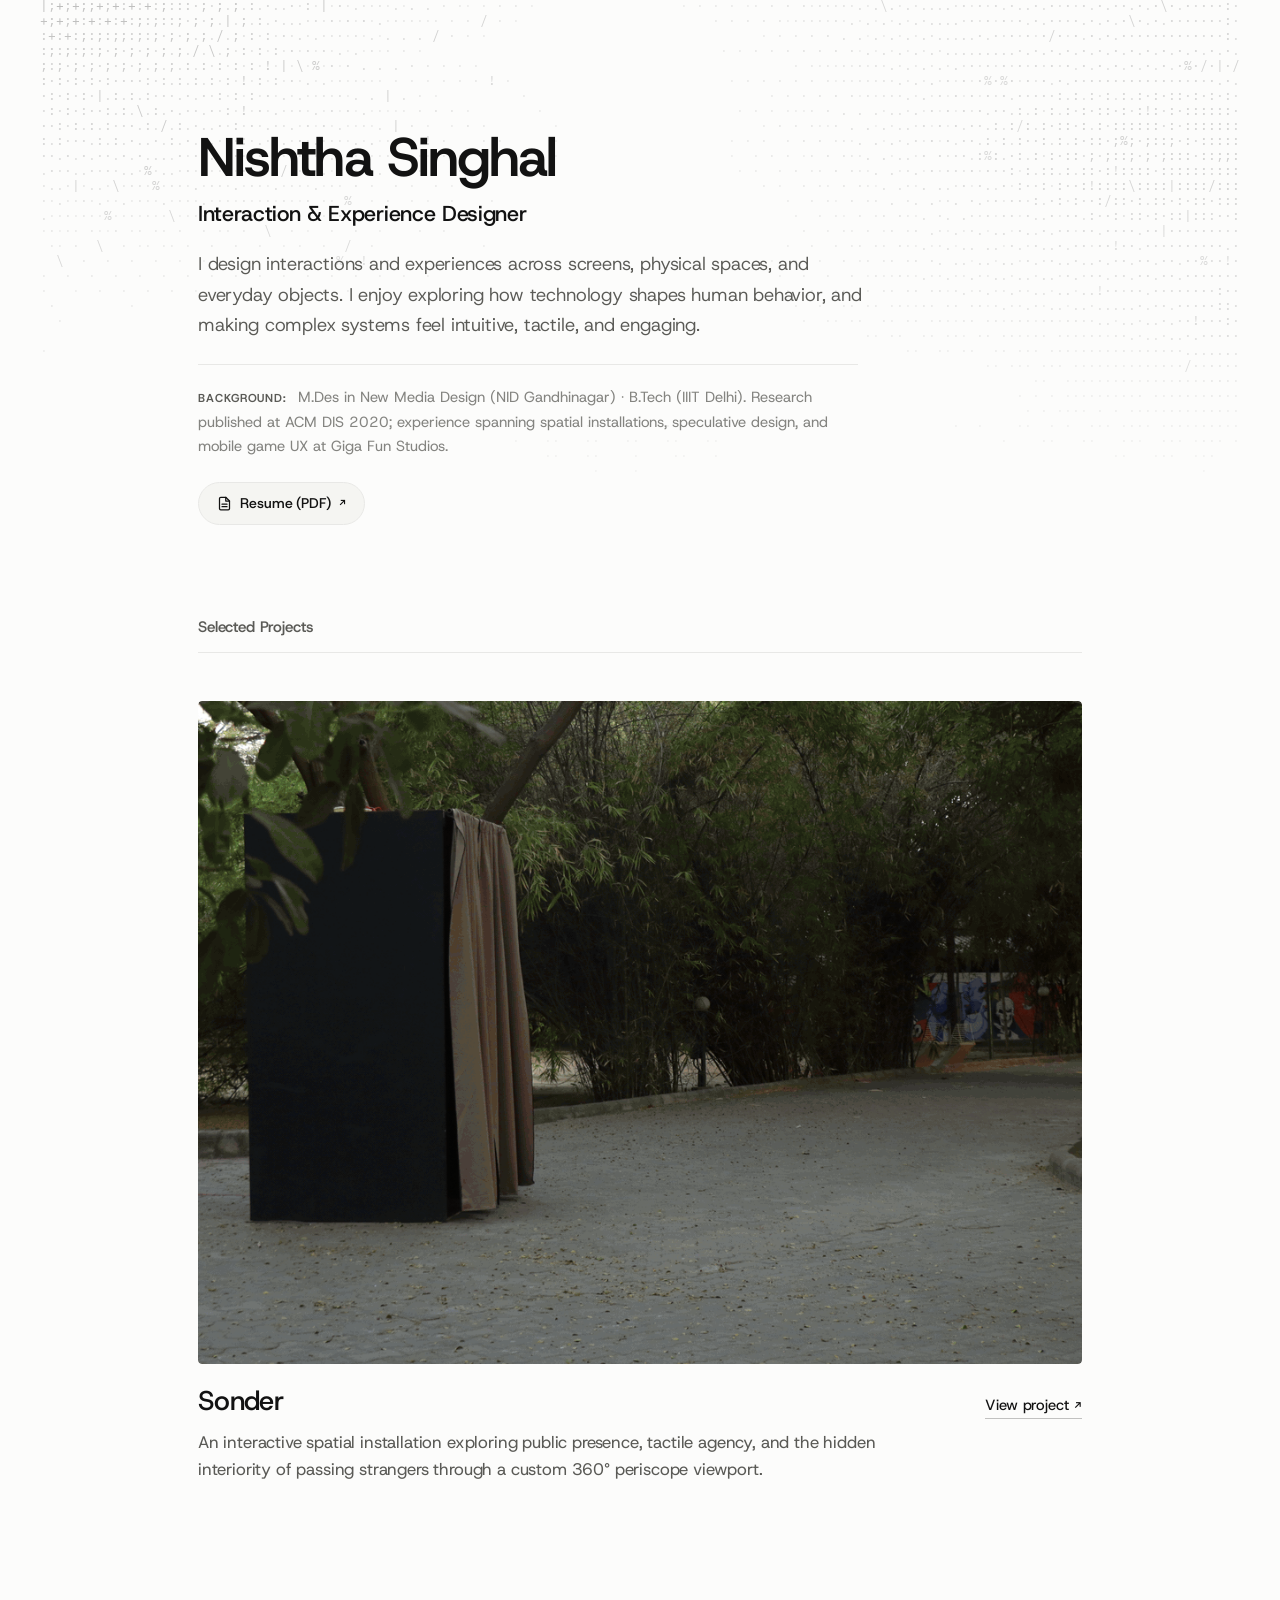
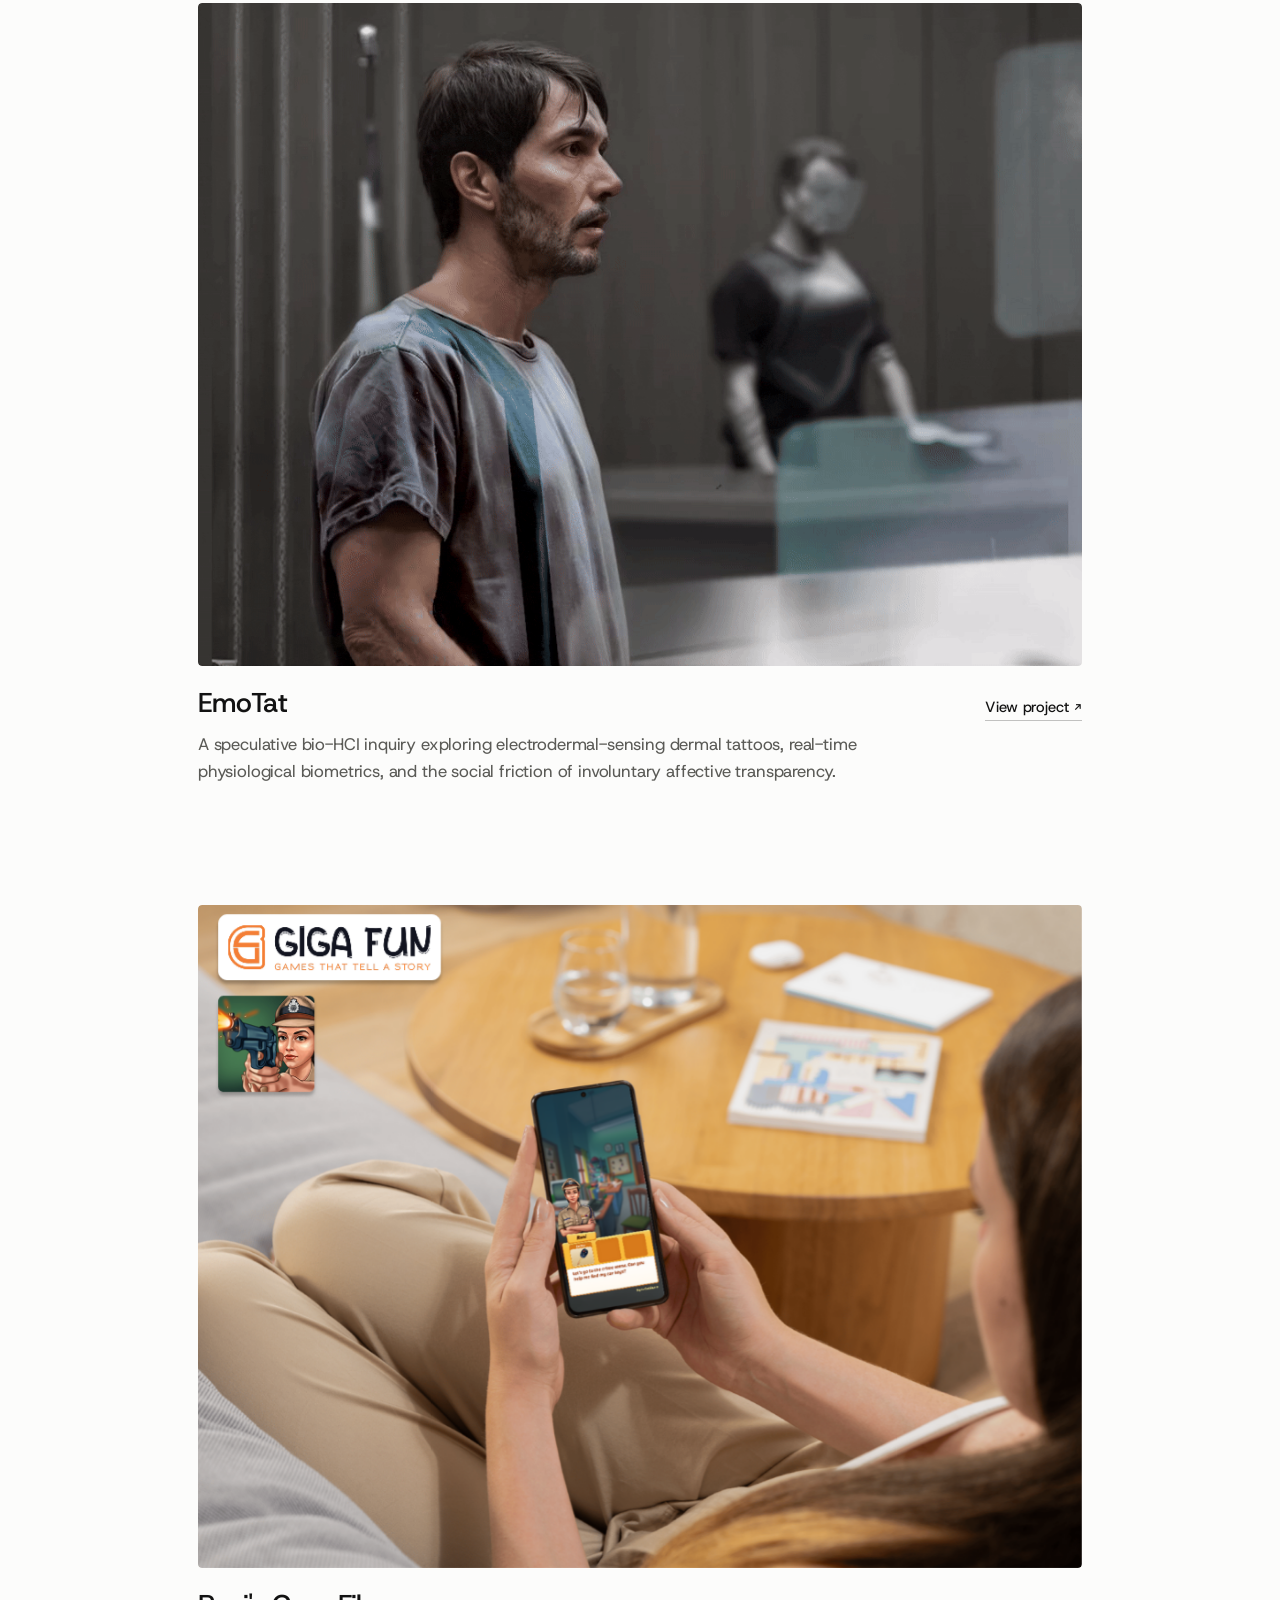
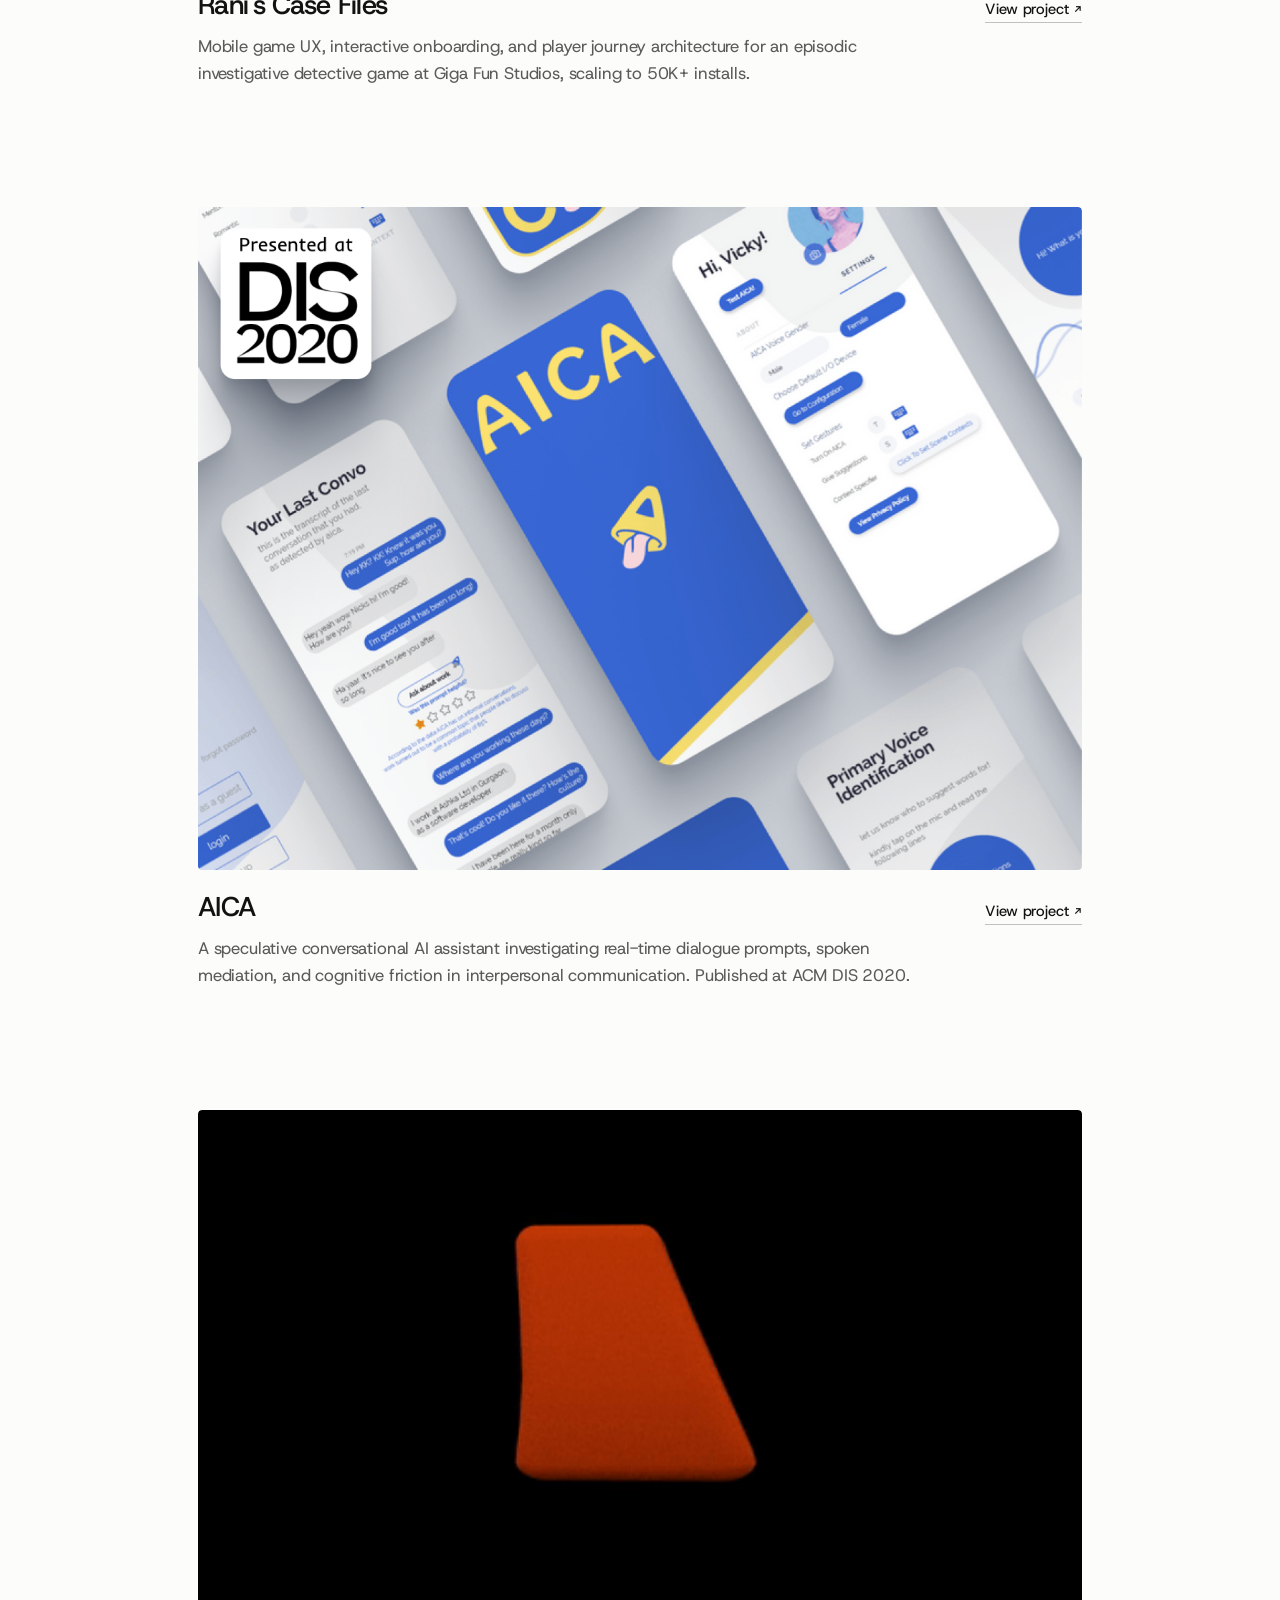
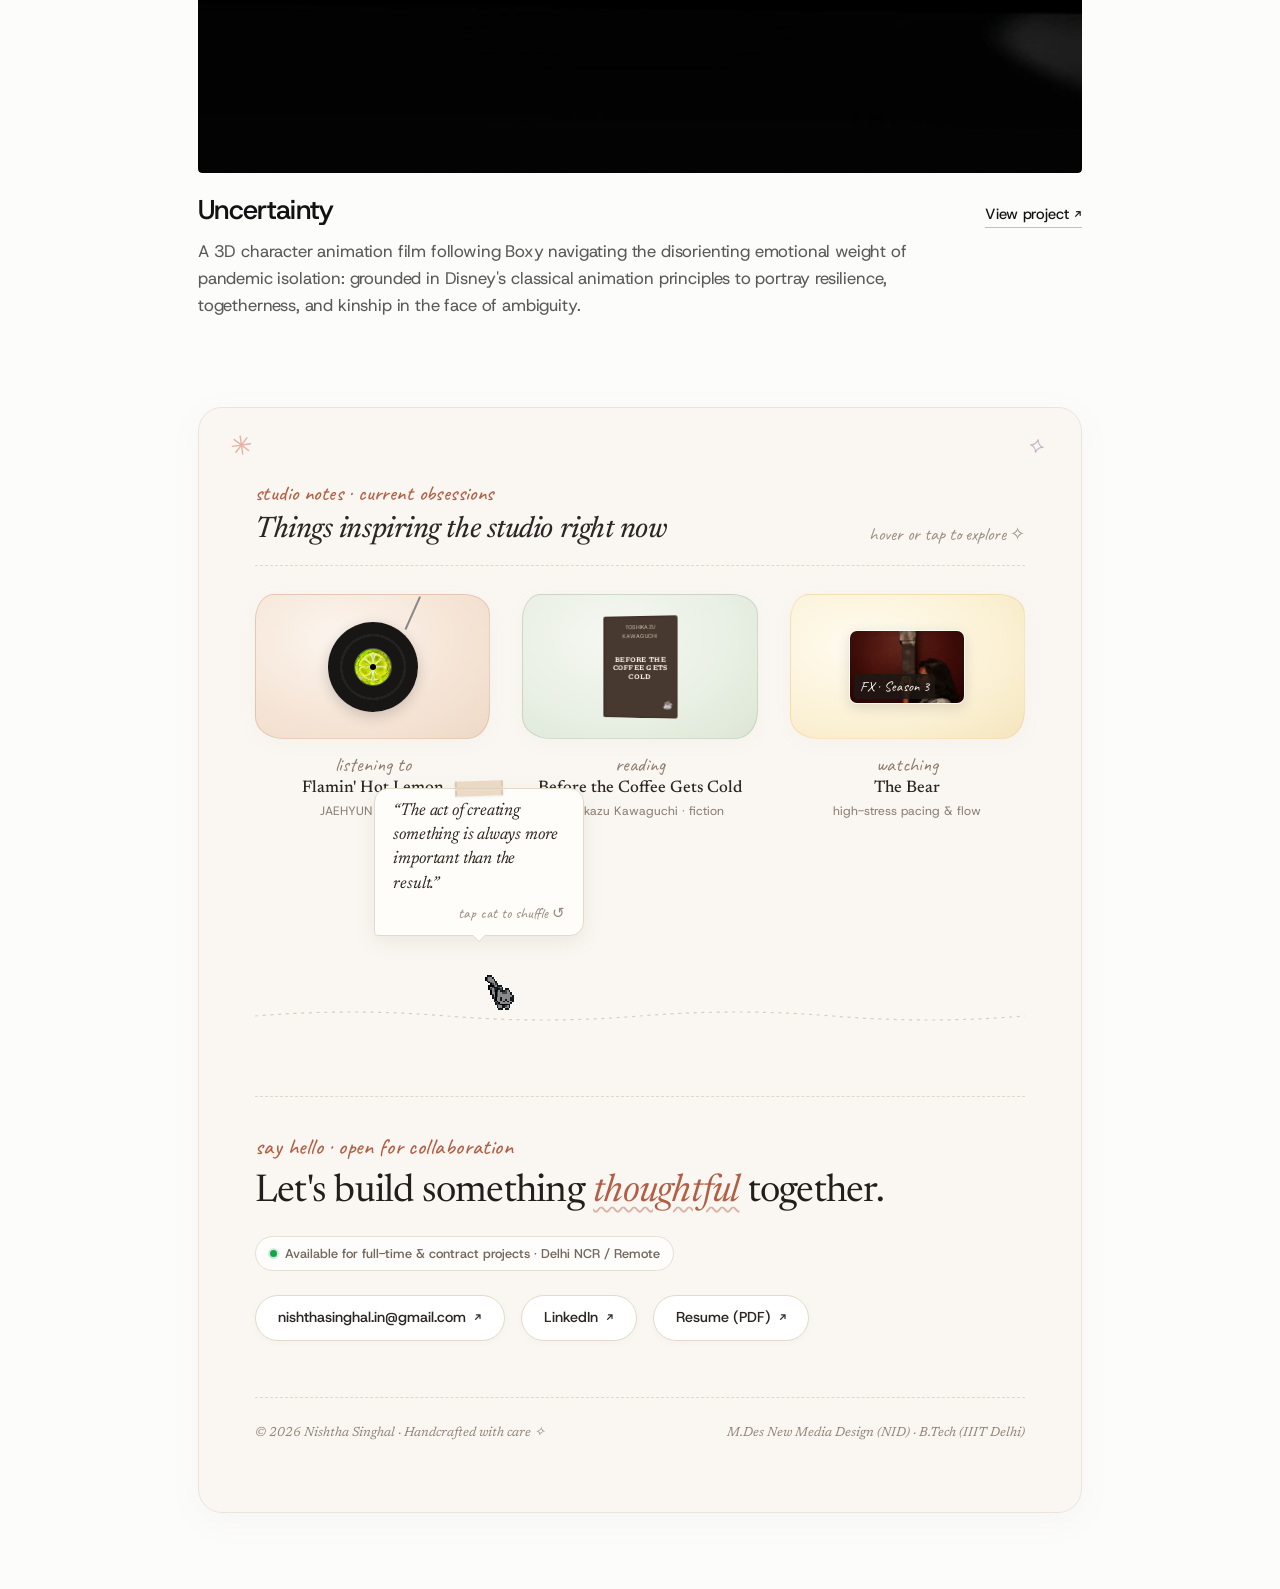
==== commit 7e7acd89: "feat(footer): storybook organic redesign inspired by Pinterest references with watercolor wash swatc" ====
--- a/index.html
+++ b/index.html
@@ -9,9 +9,9 @@
   <!-- Modern Typefaces: Geist, Host Grotesk & IBM Plex Mono -->
   <link rel="preconnect" href="https://fonts.googleapis.com">
   <link rel="preconnect" href="https://fonts.gstatic.com" crossorigin>
-  <link href="https://fonts.googleapis.com/css2?family=Geist:wght@300;400;500;600;700&family=Host+Grotesk:wght@300;400;500;600;700;800&family=IBM+Plex+Mono:wght@400;500&family=Newsreader:ital,opsz,wght@0,6..72,400;0,6..72,500;1,6..72,400;1,6..72,500&display=swap" rel="stylesheet">
+  <link href="https://fonts.googleapis.com/css2?family=Caveat:wght@400;500;600;700&family=Geist:wght@300;400;500;600;700&family=Host+Grotesk:wght@300;400;500;600;700;800&family=IBM+Plex+Mono:wght@400;500&family=Newsreader:ital,opsz,wght@0,6..72,400;0,6..72,500;1,6..72,400;1,6..72,500&display=swap" rel="stylesheet">
   
-  <link rel="stylesheet" href="style.css?v=3.0">
+  <link rel="stylesheet" href="style.css?v=4.0">
 </head>
 <body>
 
@@ -181,37 +181,48 @@
 
     </section>
 
-    <!-- Seamless Natural Footer (Studio Vignette + Walking Cat Companion + Contact Hub) -->
-    <footer class="portfolio-footer fade-in" id="contact" aria-label="Studio favorites, living thoughts, and contact">
+    <!-- Storybook Studio Canvas & Organic Footer (Drawing directly from Pinterest References 1-5) -->
+    <footer class="storybook-footer fade-in" id="contact" aria-label="Studio shelf, thoughts, and contact">
       
-      <!-- Studio Vignette: Current Favorites (Seamless & unboxed, integrated naturally into the page) -->
-      <div class="studio-vignette">
-        <div class="vignette-header">
-          <span class="vignette-eyebrow">Studio Shelf · Current Favorites</span>
-          <span class="vignette-hint">Hover or tap to interact</span>
-        </div>
-
-        <div class="vignette-items">
-          <!-- 01. Vinyl Track (Clickable to YouTube Music) -->
-          <div class="vignette-item" id="vinylItem" onclick="window.open('https://music.youtube.com/watch?v=FbtA4LuoJUI', '_blank')" role="button" tabindex="0" title="Click to listen to Flamin' Hot Lemon on YouTube Music">
-            <span class="vignette-tag">listening to</span>
-            <div class="vignette-art-stage">
+      <!-- Decorative Doodled Sparkles (References 4 & 5) -->
+      <div class="footer-doodle-sparkle sparkle-top-left" aria-hidden="true">
+        <svg viewBox="0 0 24 24" width="22" height="22" fill="none" stroke="currentColor" stroke-width="1.5" stroke-linecap="round"><path d="M12 2v20M2 12h20M5 5l14 14M19 5L5 19"/></svg>
+      </div>
+      <div class="footer-doodle-sparkle sparkle-top-right" aria-hidden="true">
+        <svg viewBox="0 0 24 24" width="18" height="18" fill="none" stroke="currentColor" stroke-width="1.5" stroke-linecap="round"><path d="M12 3c0 4.5-4.5 9-9 9 4.5 0 9 4.5 9 9 0-4.5 4.5-9 9-9-4.5 0-9-4.5-9-9z"/></svg>
+      </div>
+
+      <!-- Studio Shelf: Watercolor Swatches & Tactile Artifacts (References 1 & 2) -->
+      <div class="studio-garden-vignette">
+        <div class="garden-header">
+          <div class="garden-title-wrap">
+            <span class="garden-handwritten-tag">studio notes · current obsessions</span>
+            <h3 class="garden-title">Things inspiring the studio right now</h3>
+          </div>
+          <span class="garden-interaction-hint">hover or tap to explore ✧</span>
+        </div>
+
+        <div class="garden-specimens-row">
+          
+          <!-- 01. Listening to: Flamin' Hot Lemon on Terracotta Watercolor Wash -->
+          <div class="garden-specimen" id="vinylItem" onclick="window.open('https://music.youtube.com/watch?v=FbtA4LuoJUI', '_blank')" role="button" tabindex="0" title="Click to listen to Flamin' Hot Lemon on YouTube Music">
+            <div class="swatch-watercolor wash-terracotta">
               <div class="natural-vinyl-disc">
                 <img src="assets/lemon.jpg" class="natural-vinyl-art" alt="Lemon album artwork" onerror="this.src='assets/vinyl-label.jpg'">
                 <div class="natural-vinyl-hole"></div>
               </div>
               <div class="natural-vinyl-arm"></div>
             </div>
-            <div class="vignette-caption">
-              <span class="vignette-name">Flamin' Hot Lemon</span>
-              <span class="vignette-sub">JAEHYUN · On Loop</span>
-            </div>
-          </div>
-
-          <!-- 02. 3D Flip Book -->
-          <div class="vignette-item" id="bookSpecimen" onmouseenter="openBook()" onmouseleave="closeBook()" onclick="toggleBook()" role="button" tabindex="0" title="Hover or tap to open book">
-            <span class="vignette-tag">reading</span>
-            <div class="vignette-art-stage">
+            <div class="garden-specimen-meta">
+              <span class="specimen-hand-label">listening to</span>
+              <span class="specimen-work-title">Flamin' Hot Lemon</span>
+              <span class="specimen-work-sub">JAEHYUN · on loop</span>
+            </div>
+          </div>
+
+          <!-- 02. Reading: Before the Coffee Gets Cold on Matcha/Sage Watercolor Wash -->
+          <div class="garden-specimen" id="bookSpecimen" onmouseenter="openBook()" onmouseleave="closeBook()" onclick="toggleBook()" role="button" tabindex="0" title="Hover or tap to open book">
+            <div class="swatch-watercolor wash-sage">
               <div class="book-scene" id="bookScene">
                 <div class="b-book">
                   <div class="b-pages"></div>
@@ -229,35 +240,45 @@
                 </div>
               </div>
             </div>
-            <div class="vignette-caption">
-              <span class="vignette-name">Before the Coffee Gets Cold</span>
-              <span class="vignette-sub">Toshikazu Kawaguchi · Fiction</span>
-            </div>
-          </div>
-
-          <!-- 03. Screen Study Frame -->
-          <div class="vignette-item" id="tvSpecimen" title="The Bear on FX">
-            <span class="vignette-tag">watching</span>
-            <div class="vignette-art-stage">
-              <div class="screen-study-frame">
+            <div class="garden-specimen-meta">
+              <span class="specimen-hand-label">reading</span>
+              <span class="specimen-work-title">Before the Coffee Gets Cold</span>
+              <span class="specimen-work-sub">Toshikazu Kawaguchi · fiction</span>
+            </div>
+          </div>
+
+          <!-- 03. Screen Study: The Bear on Warm Custard Watercolor Wash -->
+          <div class="garden-specimen" id="tvSpecimen" title="The Bear on FX">
+            <div class="swatch-watercolor wash-custard">
+              <div class="screen-art-frame">
                 <img src="https://mickeyblog.com/wp-content/uploads/2024/05/the-bear-2-640x340.jpeg" alt="The Bear TV still" onerror="this.src='assets/sonder-yt.jpg'">
                 <span class="screen-live-tag">FX · Season 3</span>
               </div>
             </div>
-            <div class="vignette-caption">
-              <span class="vignette-name">The Bear</span>
-              <span class="vignette-sub">High-stress pacing &amp; flow</span>
-            </div>
-          </div>
-        </div>
-      </div>
-
-      <!-- Walking Cat Track with Auto-Rotating Thought Bubble -->
-      <div class="shelf-cat-track" id="shelfCatWrap" aria-label="Walking companion cat">
+            <div class="garden-specimen-meta">
+              <span class="specimen-hand-label">watching</span>
+              <span class="specimen-work-title">The Bear</span>
+              <span class="specimen-work-sub">high-stress pacing &amp; flow</span>
+            </div>
+          </div>
+
+        </div>
+      </div>
+
+      <!-- Whimsical Storybook Cat Meadow (References 3, 4, 5) -->
+      <div class="storybook-cat-meadow" id="shelfCatWrap" aria-label="Walking companion cat in meadow">
+        <!-- Organic wavy ground track -->
+        <svg class="meadow-wavy-path" viewBox="0 0 1000 24" preserveAspectRatio="none" aria-hidden="true">
+          <path d="M0,12 Q125,4 250,12 T500,12 T750,12 T1000,12" fill="none" stroke="currentColor" stroke-width="1.2" stroke-dasharray="4,6"/>
+        </svg>
+
         <div class="cat-rover" id="catRover">
-          <div class="cat-pet" id="catPet" onclick="boopCat()" title="Click to hear a thought" role="button" tabindex="0">
+          <div class="cat-pet" id="catPet" onclick="boopCat()" title="Click to hear a design thought" role="button" tabindex="0">
+            <!-- Taped Paper Speech Bubble (Inspired by Reference 3 & 4) -->
             <div class="cat-speech-bubble visible" id="catBubble" aria-live="polite">
-              “The act of creating something is always more important than the result.”
+              <div class="washi-tape-pin" aria-hidden="true"></div>
+              <span class="bubble-quote-text" id="bubbleQuoteText">“The act of creating something is always more important than the result.”</span>
+              <span class="bubble-sub-hint" aria-hidden="true">tap cat to shuffle ↺</span>
             </div>
             <div class="cat-gif-wrap">
               <img src="assets/catfooter.gif" class="cat-gif" id="catGif" alt="Walking companion cat">
@@ -267,37 +288,40 @@
         </div>
       </div>
 
-      <!-- Contact Section (Heading, NO description line, availability badge & horizontal action pills) -->
-      <div class="footer-contact-block">
-        <h2 class="footer-big-heading">Let's build something thoughtful together.</h2>
+      <!-- Human & Poetic Contact Invitation (References 1, 2 & 5) -->
+      <div class="editorial-contact-stage">
+        <div class="contact-invitation-wrap">
+          <span class="contact-handwritten-eyebrow">say hello · open for collaboration</span>
+          <h2 class="contact-editorial-heading">Let's build something <em>thoughtful</em> together.</h2>
+        </div>
         
         <div class="footer-availability-pill">
           <span class="availability-dot" aria-hidden="true"></span>
           <span>Available for full-time &amp; contract projects · Delhi NCR / Remote</span>
         </div>
 
-        <!-- Horizontal Action Buttons -->
-        <nav class="footer-contact-links" aria-label="Contact methods">
-          <a href="mailto:nishthasinghal.in@gmail.com" class="contact-pill-btn" id="email-link">
+        <!-- Artisan Contact Links -->
+        <nav class="artisan-contact-links" aria-label="Contact methods">
+          <a href="mailto:nishthasinghal.in@gmail.com" class="artisan-contact-btn" id="email-link">
             <span>nishthasinghal.in@gmail.com</span>
             <span class="link-arrow" aria-hidden="true">↗</span>
           </a>
 
-          <a href="https://www.linkedin.com/in/nishthasinghal12/" target="_blank" rel="noopener noreferrer" class="contact-pill-btn" id="linkedin-link">
+          <a href="https://www.linkedin.com/in/nishthasinghal12/" target="_blank" rel="noopener noreferrer" class="artisan-contact-btn" id="linkedin-link">
             <span>LinkedIn</span>
             <span class="link-arrow" aria-hidden="true">↗</span>
           </a>
 
-          <a href="assets/Nishtha_Singhal_Resume.pdf" target="_blank" rel="noopener noreferrer" class="contact-pill-btn" id="footer-resume-link">
+          <a href="assets/Nishtha_Singhal_Resume.pdf" target="_blank" rel="noopener noreferrer" class="artisan-contact-btn" id="footer-resume-link">
             <span>Resume (PDF)</span>
             <span class="link-arrow" aria-hidden="true">↗</span>
           </a>
         </nav>
       </div>
 
-      <!-- Colophon Bar -->
+      <!-- Colophon Bar with Hand-drawn Touches -->
       <div class="footer-colophon">
-        <span>© 2026 Nishtha Singhal · Handcrafted with care</span>
+        <span>© 2026 Nishtha Singhal · Handcrafted with care ✧</span>
         <span>M.Des New Media Design (NID) · B.Tech (IIIT Delhi)</span>
       </div>
 
--- a/style.css
+++ b/style.css
@@ -1047,85 +1047,157 @@
 }
 
 /* ==========================================================================
-   SEAMLESS NATURAL FOOTER
-   Studio vignette, walking companion cat with auto-changing speech bubble,
-   and clean contact section.
-   ========================================================================== */
-.portfolio-footer {
-  background-color: var(--color-surface);
-  border: 1px solid rgba(0, 0, 0, 0.08);
-  border-radius: var(--radius-md);
-  padding: clamp(2.5rem, 5vw, 4rem) clamp(1.75rem, 5vw, 3rem);
-  margin-top: clamp(3rem, 6vw, 4.5rem);
+   STORYBOOK STUDIO CANVAS & ORGANIC FOOTER
+   Inspired directly by Pinterest visual references:
+   - Reference 1: Watercolor wash swatches & editorial serif titles
+   - Reference 2: Botanical pressed floristry, serene spacing & poetic notes
+   - Reference 3: Layered washi-taped paper reflections
+   - References 4 & 5: Doodled sparkles, hand-lettered warmth & playful honesty
+   ========================================================================== */
+.storybook-footer {
+  position: relative;
+  background: #FAF7F2;
+  border: 1px solid #ECE4D8;
+  border-radius: 24px;
+  padding: clamp(2.5rem, 5.5vw, 4.25rem) clamp(1.75rem, 5vw, 3.5rem);
+  margin-top: clamp(3.5rem, 7vw, 5.5rem);
   margin-bottom: clamp(3rem, 6vw, 5rem);
   display: flex;
   flex-direction: column;
-  gap: clamp(2.25rem, 4vw, 3rem);
-}
-
-/* Studio Vignette: Current Favorites (Seamless & Unboxed) */
-.studio-vignette {
-  display: flex;
-  flex-direction: column;
-  gap: 1.5rem;
-}
-
-.vignette-header {
+  gap: clamp(2.5rem, 4.5vw, 3.5rem);
+  box-shadow: 0 8px 32px rgba(160, 140, 120, 0.06);
+  overflow: hidden;
+}
+
+/* Floating Hand-Drawn Doodle Sparkles (References 4 & 5) */
+.footer-doodle-sparkle {
+  position: absolute;
+  pointer-events: none;
+  opacity: 0.55;
+  transition: transform 0.3s ease;
+}
+
+.sparkle-top-left {
+  top: 1.6rem;
+  left: 2rem;
+  color: #D47B62;
+  transform: rotate(-8deg);
+}
+
+.sparkle-top-right {
+  top: 1.8rem;
+  right: 2.25rem;
+  color: #9C7BA8;
+  transform: rotate(12deg);
+}
+
+/* Studio Garden Vignette (References 1 & 2) */
+.studio-garden-vignette {
+  display: flex;
+  flex-direction: column;
+  gap: 1.75rem;
+}
+
+.garden-header {
   display: flex;
   justify-content: space-between;
-  align-items: baseline;
-  border-bottom: 1px solid rgba(0, 0, 0, 0.07);
-  padding-bottom: 0.75rem;
-}
-
-.vignette-eyebrow {
-  font-size: 0.78rem;
+  align-items: flex-end;
+  flex-wrap: wrap;
+  gap: 0.75rem;
+  border-bottom: 1px dashed #E2D7C8;
+  padding-bottom: 1rem;
+}
+
+.garden-title-wrap {
+  display: flex;
+  flex-direction: column;
+  gap: 2px;
+}
+
+.garden-handwritten-tag {
+  font-family: 'Caveat', cursive;
+  font-size: 1.3rem;
+  color: #B35E44;
   font-weight: 500;
-  letter-spacing: 0.03em;
-  color: var(--color-text-secondary);
-}
-
-.vignette-hint {
-  font-size: 0.75rem;
-  color: var(--color-text-tertiary);
-}
-
-.vignette-items {
-  display: flex;
-  justify-content: space-around;
-  align-items: flex-start;
-  flex-wrap: wrap;
-  gap: 2rem;
-  padding: 0.5rem 0;
-}
-
-.vignette-item {
-  display: flex;
-  flex-direction: column;
-  align-items: center;
-  gap: 0.85rem;
+  letter-spacing: 0.02em;
+}
+
+.garden-title {
+  font-family: 'Newsreader', Georgia, serif;
+  font-size: clamp(1.35rem, 2.6vw, 1.85rem);
+  font-weight: 450;
+  font-style: italic;
+  color: #2B2623;
+  letter-spacing: -0.015em;
+  line-height: 1.25;
+}
+
+.garden-interaction-hint {
+  font-family: 'Caveat', cursive;
+  font-size: 1.15rem;
+  color: #9C8E82;
+}
+
+/* Garden Specimens Row */
+.garden-specimens-row {
+  display: grid;
+  grid-template-columns: repeat(3, 1fr);
+  gap: clamp(1.25rem, 3vw, 2rem);
+  align-items: stretch;
+}
+
+@media (max-width: 720px) {
+  .garden-specimens-row {
+    grid-template-columns: 1fr;
+    gap: 1.5rem;
+  }
+}
+
+.garden-specimen {
+  display: flex;
+  flex-direction: column;
+  align-items: center;
   text-align: center;
+  gap: 0.95rem;
   cursor: pointer;
-  transition: transform 0.25s ease;
-}
-
-.vignette-item:hover {
-  transform: translateY(-2px);
-}
-
-.vignette-tag {
-  font-size: 0.72rem;
-  color: var(--color-text-tertiary);
-  font-style: italic;
-  letter-spacing: 0.02em;
-}
-
-.vignette-art-stage {
-  min-height: 104px;
+  transition: transform 0.28s cubic-bezier(0.16, 1, 0.3, 1);
+}
+
+.garden-specimen:hover {
+  transform: translateY(-4px);
+}
+
+/* Watercolor Swatches (Reference 1: Color Code Your Life) */
+.swatch-watercolor {
+  width: 100%;
+  min-height: 145px;
+  border-radius: 18px 26px 22px 28px / 26px 20px 28px 22px;
   display: flex;
   align-items: center;
   justify-content: center;
   position: relative;
+  padding: 1.25rem;
+  transition: all 0.3s ease;
+  box-shadow: 0 4px 18px rgba(160, 140, 120, 0.05);
+}
+
+.wash-terracotta {
+  background: radial-gradient(ellipse at 35% 30%, #FCF5EE 0%, #F5E4D5 60%, #EED9C7 100%);
+  border: 1.5px solid rgba(198, 114, 88, 0.24);
+}
+
+.wash-sage {
+  background: radial-gradient(ellipse at 40% 30%, #F6F8F3 0%, #E8EFE3 60%, #DCE6D5 100%);
+  border: 1.5px solid rgba(125, 148, 118, 0.24);
+}
+
+.wash-custard {
+  background: radial-gradient(ellipse at 30% 35%, #FFFBF0 0%, #FBF1D5 60%, #F4E5BD 100%);
+  border: 1.5px solid rgba(224, 188, 108, 0.28);
+}
+
+.garden-specimen:hover .swatch-watercolor {
+  box-shadow: 0 8px 24px rgba(160, 140, 120, 0.12);
 }
 
 /* Natural Vinyl Disc */
@@ -1143,10 +1215,10 @@
     #171615 73%
   );
   animation: vinylSpin 5s linear infinite;
-  box-shadow: 0 4px 14px rgba(0, 0, 0, 0.16);
+  box-shadow: 0 4px 14px rgba(0, 0, 0, 0.18);
   position: relative;
 }
-.vignette-item:hover .natural-vinyl-disc {
+.garden-specimen:hover .natural-vinyl-disc {
   animation-duration: 2.2s;
 }
 .natural-vinyl-art {
@@ -1158,7 +1230,7 @@
   height: 38px;
   border-radius: 50%;
   object-fit: cover;
-  border: 1px solid rgba(255, 255, 255, 0.2);
+  border: 1px solid rgba(255, 255, 255, 0.25);
   z-index: 2;
 }
 .natural-vinyl-hole {
@@ -1178,13 +1250,13 @@
   right: calc(50% - 48px);
   width: 2px;
   height: 36px;
-  background: #999;
+  background: #888;
   transform-origin: top right;
   transform: rotate(24deg);
   transition: transform 0.3s ease;
   z-index: 4;
 }
-.vignette-item:hover .natural-vinyl-arm {
+.garden-specimen:hover .natural-vinyl-arm {
   transform: rotate(32deg);
 }
 
@@ -1203,7 +1275,7 @@
   transform: rotateY(-12deg);
   transition: transform 0.35s ease;
 }
-.vignette-item:hover .b-book {
+.garden-specimen:hover .b-book {
   transform: rotateY(-18deg) translateY(-2px);
 }
 .b-pages {
@@ -1235,7 +1307,7 @@
   transition: transform 0.65s cubic-bezier(0.16, 1, 0.3, 1);
   z-index: 5;
 }
-.vignette-item:hover .b-cover,
+.garden-specimen:hover .b-cover,
 .b-cover.open {
   transform: rotateY(-155deg);
 }
@@ -1280,17 +1352,17 @@
   backface-visibility: hidden;
 }
 
-/* Screen Study Frame (Clean, minimal, unboxed) */
-.screen-study-frame {
-  width: 104px;
-  height: 66px;
-  border-radius: 6px;
+/* Screen Art Frame */
+.screen-art-frame {
+  width: 116px;
+  height: 74px;
+  border-radius: 8px;
   overflow: hidden;
   position: relative;
-  box-shadow: 0 3px 10px rgba(0, 0, 0, 0.1);
-  border: 1px solid rgba(0, 0, 0, 0.08);
-}
-.screen-study-frame img {
+  box-shadow: 0 4px 14px rgba(0, 0, 0, 0.12);
+  border: 1.5px solid rgba(255, 255, 255, 0.7);
+}
+.screen-art-frame img {
   width: 100%;
   height: 100%;
   object-fit: cover;
@@ -1300,47 +1372,65 @@
   position: absolute;
   bottom: 4px;
   left: 4px;
-  background: rgba(18, 18, 18, 0.78);
-  color: #fcfcfb;
-  font-size: 7px;
-  padding: 1px 5px;
-  border-radius: 3px;
-  letter-spacing: 0.05em;
+  background: rgba(30, 24, 20, 0.85);
+  color: #FFFBF0;
+  font-family: 'Caveat', cursive;
+  font-size: 0.88rem;
+  padding: 1px 6px;
+  border-radius: 4px;
+  letter-spacing: 0.02em;
+}
+
+/* Specimen Meta */
+.garden-specimen-meta {
+  display: flex;
+  flex-direction: column;
+  gap: 2px;
+}
+.specimen-hand-label {
+  font-family: 'Caveat', cursive;
+  font-size: 1.25rem;
+  color: #8F7C70;
+  line-height: 1.1;
+}
+.specimen-work-title {
+  font-family: 'Newsreader', Georgia, serif;
+  font-size: 1.05rem;
   font-weight: 500;
-}
-
-/* Captions */
-.vignette-caption {
-  display: flex;
-  flex-direction: column;
-  gap: 2px;
-}
-.vignette-name {
-  font-size: 0.9rem;
-  font-weight: 500;
-  color: var(--color-text-primary);
-  line-height: 1.3;
-}
-.vignette-sub {
-  font-size: 0.75rem;
-  color: var(--color-text-tertiary);
-}
-
-/* ==========================================================================
-   WALKING CAT TRACK WITH LIVING AUTO-ROTATING SPEECH BUBBLE
-   ========================================================================== */
-.shelf-cat-track {
+  color: #2B2623;
+  line-height: 1.25;
+}
+.specimen-work-sub {
+  font-size: 0.76rem;
+  color: #8C8075;
+}
+
+/* ==========================================================================
+   WHIMSICAL STORYBOOK CAT MEADOW (References 3, 4, 5)
+   ========================================================================== */
+.storybook-cat-meadow {
   position: relative;
   width: 100%;
-  height: 82px;
-  padding-top: 14px;
-  border-top: 1px dashed rgba(0, 0, 0, 0.1);
+  height: 110px;
+  margin: 2.5rem 0 0.75rem;
   overflow: visible;
+  display: flex;
+  align-items: flex-end;
+}
+
+.meadow-wavy-path {
+  position: absolute;
+  bottom: 0;
+  left: 0;
+  width: 100%;
+  height: 24px;
+  color: #D8CEBE;
+  pointer-events: none;
 }
 
 .cat-rover {
   position: absolute;
-  bottom: 0;
+  bottom: 2px;
   left: 20%;
   transition: left 0.12s linear;
 }
@@ -1372,7 +1462,7 @@
   display: none;
 }
 
-/* Flip only the sprite so the speech bubble and quote text NEVER mirror */
+/* Flip only sprite so speech bubble and quote text NEVER mirror */
 .cat-pet.flipped .cat-gif {
   transform: scaleX(-1);
 }
@@ -1389,74 +1479,134 @@
   100% { transform: scaleY(1) scaleX(1); }
 }
 
-/* Speech bubble: auto-cycling quotes, clamped on screen */
+/* Taped Paper Speech Bubble (References 3 & 4) */
 .cat-speech-bubble {
   position: absolute;
-  bottom: calc(100% + 10px);
+  bottom: calc(100% + 14px);
   left: 50%;
   transform: translateX(var(--bubble-shift, -50%)) translateY(0);
-  background: #ffffff;
-  color: var(--color-text-primary);
-  border: 1px solid rgba(0, 0, 0, 0.15);
-  border-radius: 12px 12px 12px 3px;
-  padding: 0.45rem 0.85rem;
-  font-size: 0.78rem;
-  line-height: 1.45;
-  white-space: nowrap;
-  box-shadow: 0 2px 10px rgba(0, 0, 0, 0.06);
+  background: #FFFDF9;
+  border: 1.5px solid #E4DACB;
+  border-radius: 14px 14px 14px 4px;
+  padding: 0.65rem 1.15rem 0.55rem;
+  box-shadow: 0 6px 20px rgba(140, 115, 90, 0.12);
+  z-index: 10;
+  display: flex;
+  flex-direction: column;
+  gap: 3px;
+  max-width: 360px;
+  min-width: 210px;
+  white-space: normal;
   pointer-events: auto;
   cursor: pointer;
-  z-index: 10;
   opacity: 1;
   transition: opacity 0.22s ease, transform 0.22s ease;
 }
 
+.washi-tape-pin {
+  position: absolute;
+  top: -8px;
+  left: 50%;
+  transform: translateX(-50%) rotate(-1.5deg);
+  width: 48px;
+  height: 15px;
+  background: rgba(228, 206, 178, 0.72);
+  box-shadow: 0 1px 3px rgba(0,0,0,0.06);
+  border-left: 2px dashed rgba(0,0,0,0.08);
+  border-right: 2px dashed rgba(0,0,0,0.08);
+  pointer-events: none;
+}
+
+.bubble-quote-text {
+  font-family: 'Newsreader', Georgia, serif;
+  font-size: clamp(0.95rem, 1.8vw, 1.08rem);
+  font-style: italic;
+  line-height: 1.4;
+  color: #2C2622;
+  letter-spacing: -0.01em;
+}
+
+.bubble-sub-hint {
+  font-family: 'Caveat', cursive;
+  font-size: 0.95rem;
+  color: #9B897D;
+  text-align: right;
+  margin-top: 2px;
+}
+
 .cat-speech-bubble::before {
+  content: '';
+  position: absolute;
+  top: 100%;
+  left: var(--arrow-left, 24px);
+  transform: translateX(-50%);
+  border: 7px solid transparent;
+  border-top-color: #E4DACB;
+}
+
+.cat-speech-bubble::after {
   content: '';
   position: absolute;
   top: 100%;
   left: var(--arrow-left, 24px);
   transform: translateX(-50%);
   border: 6px solid transparent;
-  border-top-color: rgba(0, 0, 0, 0.15);
-}
-
-.cat-speech-bubble::after {
-  content: '';
-  position: absolute;
-  top: 100%;
-  left: var(--arrow-left, 24px);
-  transform: translateX(-50%);
-  border: 5px solid transparent;
-  border-top-color: #ffffff;
-}
-
-/* ==========================================================================
-   CONTACT SECTION (Clean heading, NO description line, availability badge & pills)
-   ========================================================================== */
-.footer-contact-block {
-  border-top: 1px solid rgba(0, 0, 0, 0.07);
-  padding-top: 1.75rem;
-  display: flex;
-  flex-direction: column;
-  gap: 1.15rem;
-}
-
-.footer-big-heading {
-  font-size: clamp(1.45rem, 2.6vw, 1.85rem);
-  font-weight: 600;
-  letter-spacing: -0.025em;
-  line-height: 1.25;
-  color: var(--color-text-primary);
+  border-top-color: #FFFDF9;
+}
+
+/* ==========================================================================
+   HUMAN & POETIC CONTACT INVITATION (References 1, 2 & 5)
+   ========================================================================== */
+.editorial-contact-stage {
+  border-top: 1px dashed #E2D7C8;
+  padding-top: 2rem;
+  display: flex;
+  flex-direction: column;
+  gap: 1.25rem;
+}
+
+.contact-invitation-wrap {
+  display: flex;
+  flex-direction: column;
+  gap: 4px;
+}
+
+.contact-handwritten-eyebrow {
+  font-family: 'Caveat', cursive;
+  font-size: 1.4rem;
+  color: #B35E44;
+  font-weight: 500;
+  letter-spacing: 0.02em;
+}
+
+.contact-editorial-heading {
+  font-family: 'Newsreader', Georgia, serif;
+  font-size: clamp(1.75rem, 3.4vw, 2.4rem);
+  font-weight: 400;
+  color: #221E1B;
+  line-height: 1.22;
+  letter-spacing: -0.02em;
+}
+
+.contact-editorial-heading em {
+  font-style: italic;
+  color: #B35E44;
+  text-decoration: underline wavy rgba(179, 94, 68, 0.45) 1.5px;
+  text-underline-offset: 5px;
 }
 
 .footer-availability-pill {
   display: inline-flex;
   align-items: center;
-  gap: 0.45rem;
-  font-size: 0.78rem;
+  gap: 0.5rem;
+  font-size: 0.8rem;
   font-weight: 500;
-  color: var(--color-text-secondary);
+  color: #73675E;
+  background: rgba(255, 255, 255, 0.75);
+  border: 1px solid #E8DFD3;
+  padding: 0.35rem 0.85rem;
+  border-radius: 9999px;
+  width: fit-content;
 }
 
 .availability-dot {
@@ -1467,8 +1617,8 @@
   box-shadow: 0 0 0 2px rgba(22, 163, 74, 0.2);
 }
 
-/* Horizontal Action Buttons */
-.footer-contact-links {
+/* Artisan Contact Links */
+.artisan-contact-links {
   display: flex;
   flex-wrap: wrap;
   align-items: center;
@@ -1476,44 +1626,46 @@
   margin-top: 0.25rem;
 }
 
-.contact-pill-btn {
+.artisan-contact-btn {
   display: inline-flex;
   align-items: center;
-  gap: 0.45rem;
-  padding: 0.55rem 1.25rem;
-  background: #ffffff;
-  border: 1px solid rgba(0, 0, 0, 0.12);
+  gap: 0.5rem;
+  padding: 0.65rem 1.4rem;
+  background: #FFFFFF;
+  border: 1.5px solid #E4DACB;
   border-radius: 9999px;
-  font-size: 0.88rem;
+  font-size: 0.9rem;
   font-weight: 500;
-  color: var(--color-text-primary);
+  color: #2B2623;
   text-decoration: none;
-  transition: all 0.2s ease;
-  box-shadow: 0 1px 3px rgba(0, 0, 0, 0.02);
-}
-
-.contact-pill-btn:hover {
-  border-color: var(--color-text-primary);
+  transition: all 0.25s ease;
+  box-shadow: 0 2px 6px rgba(160, 135, 110, 0.05);
+}
+
+.artisan-contact-btn:hover {
+  border-color: #2B2623;
   transform: translateY(-2px);
-  box-shadow: 0 4px 12px rgba(0, 0, 0, 0.05);
-}
-
-.contact-pill-btn .link-arrow {
+  box-shadow: 0 6px 18px rgba(160, 135, 110, 0.12);
+}
+
+.artisan-contact-btn .link-arrow {
   transition: transform 0.2s ease;
 }
-.contact-pill-btn:hover .link-arrow {
+.artisan-contact-btn:hover .link-arrow {
   transform: translate(2px, -2px);
 }
 
-/* Colophon Bar */
+/* Colophon Bar with Hand-drawn Touches */
 .footer-colophon {
   display: flex;
   justify-content: space-between;
   align-items: center;
-  padding-top: 1.25rem;
-  border-top: 1px solid rgba(0, 0, 0, 0.06);
-  font-size: 0.78rem;
-  color: var(--color-text-tertiary);
+  padding-top: 1.5rem;
+  border-top: 1px dashed #E2D7C8;
+  font-size: 0.82rem;
+  color: #8F8278;
+  font-family: 'Newsreader', Georgia, serif;
+  font-style: italic;
   flex-wrap: wrap;
   gap: 0.75rem;
 }
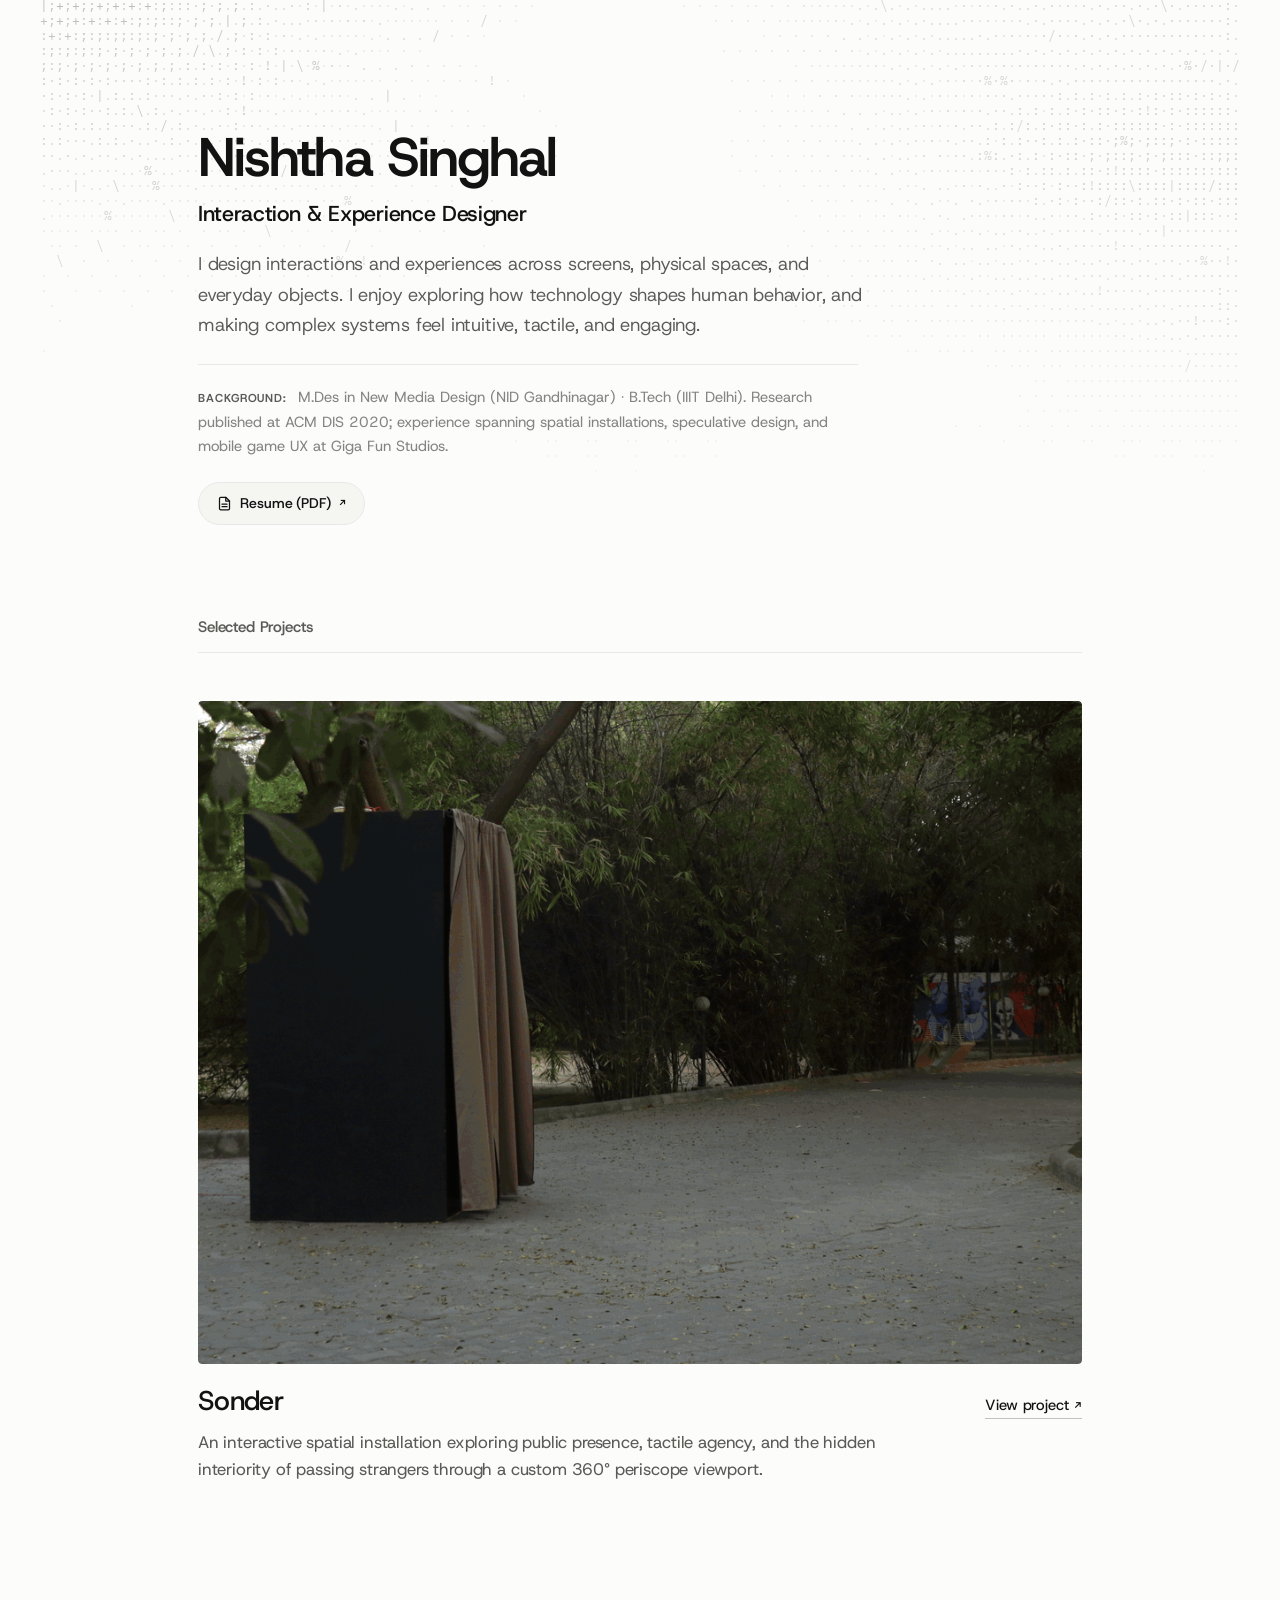
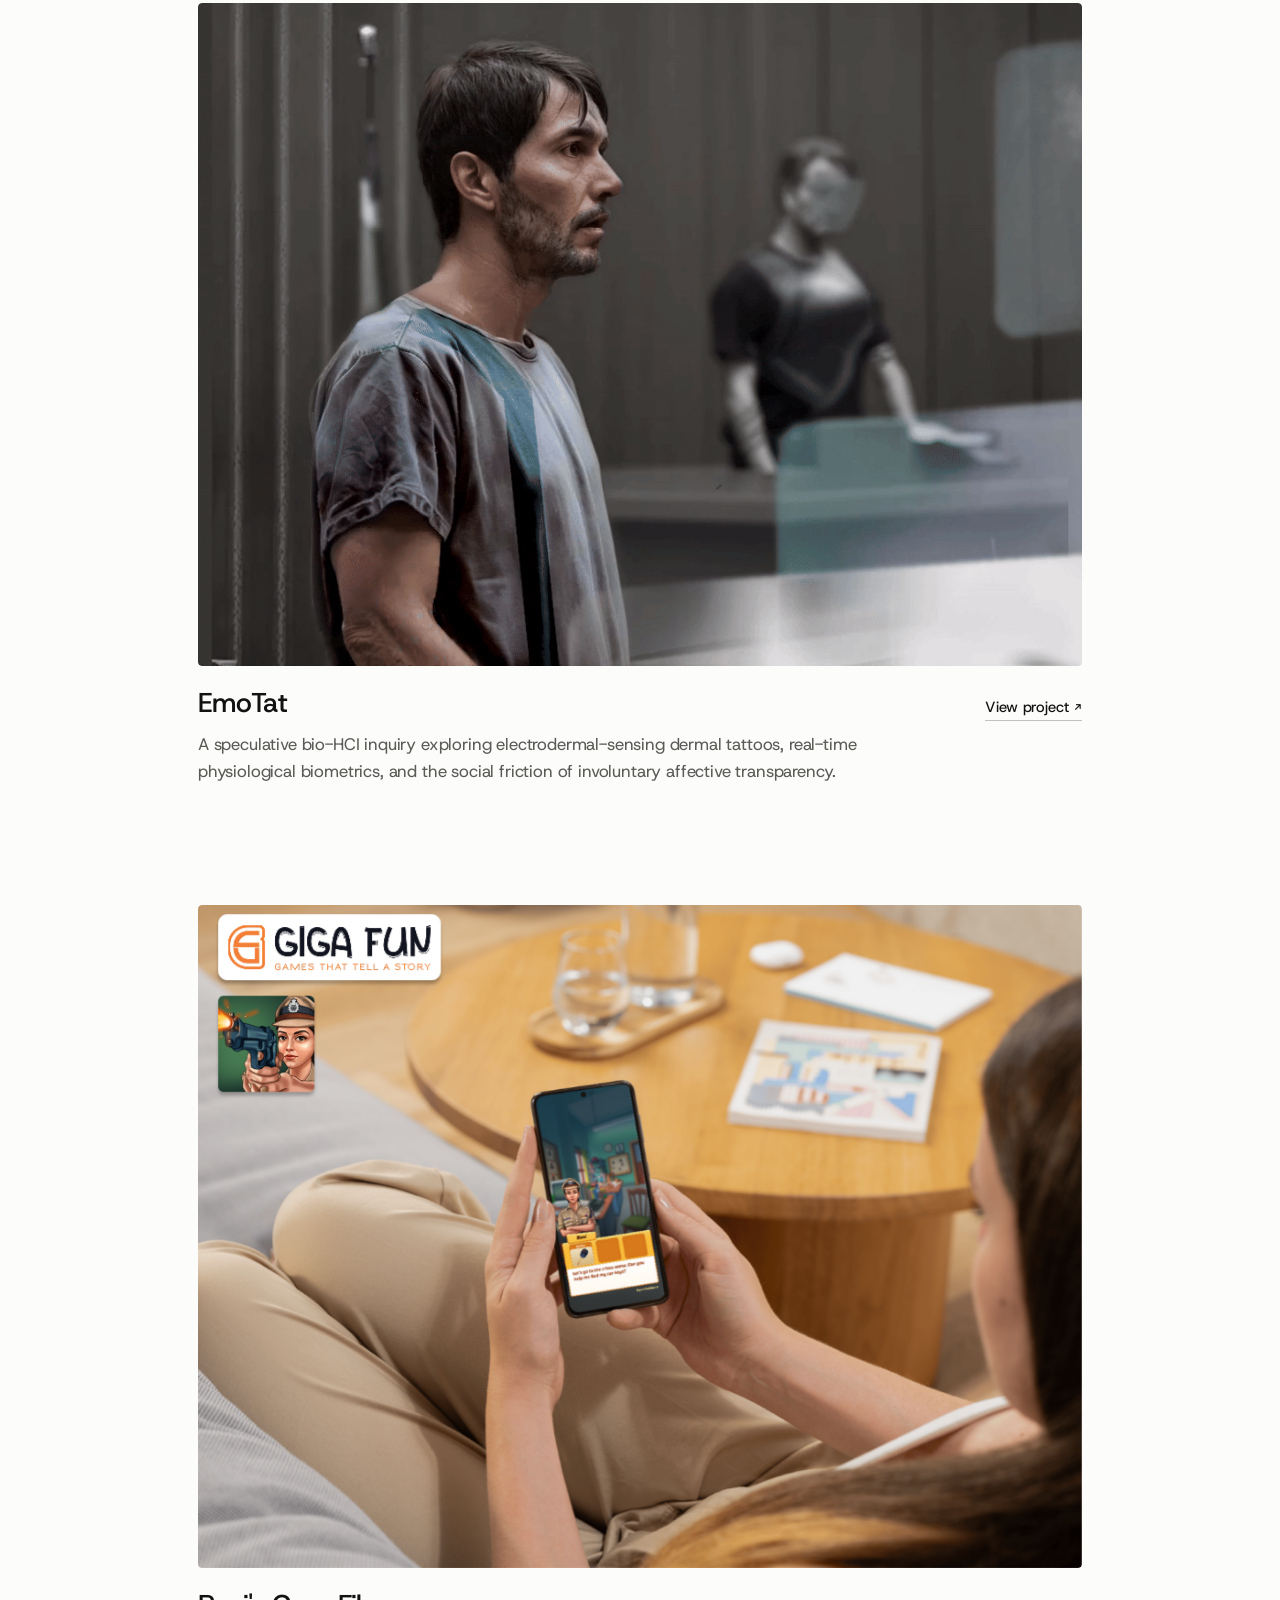
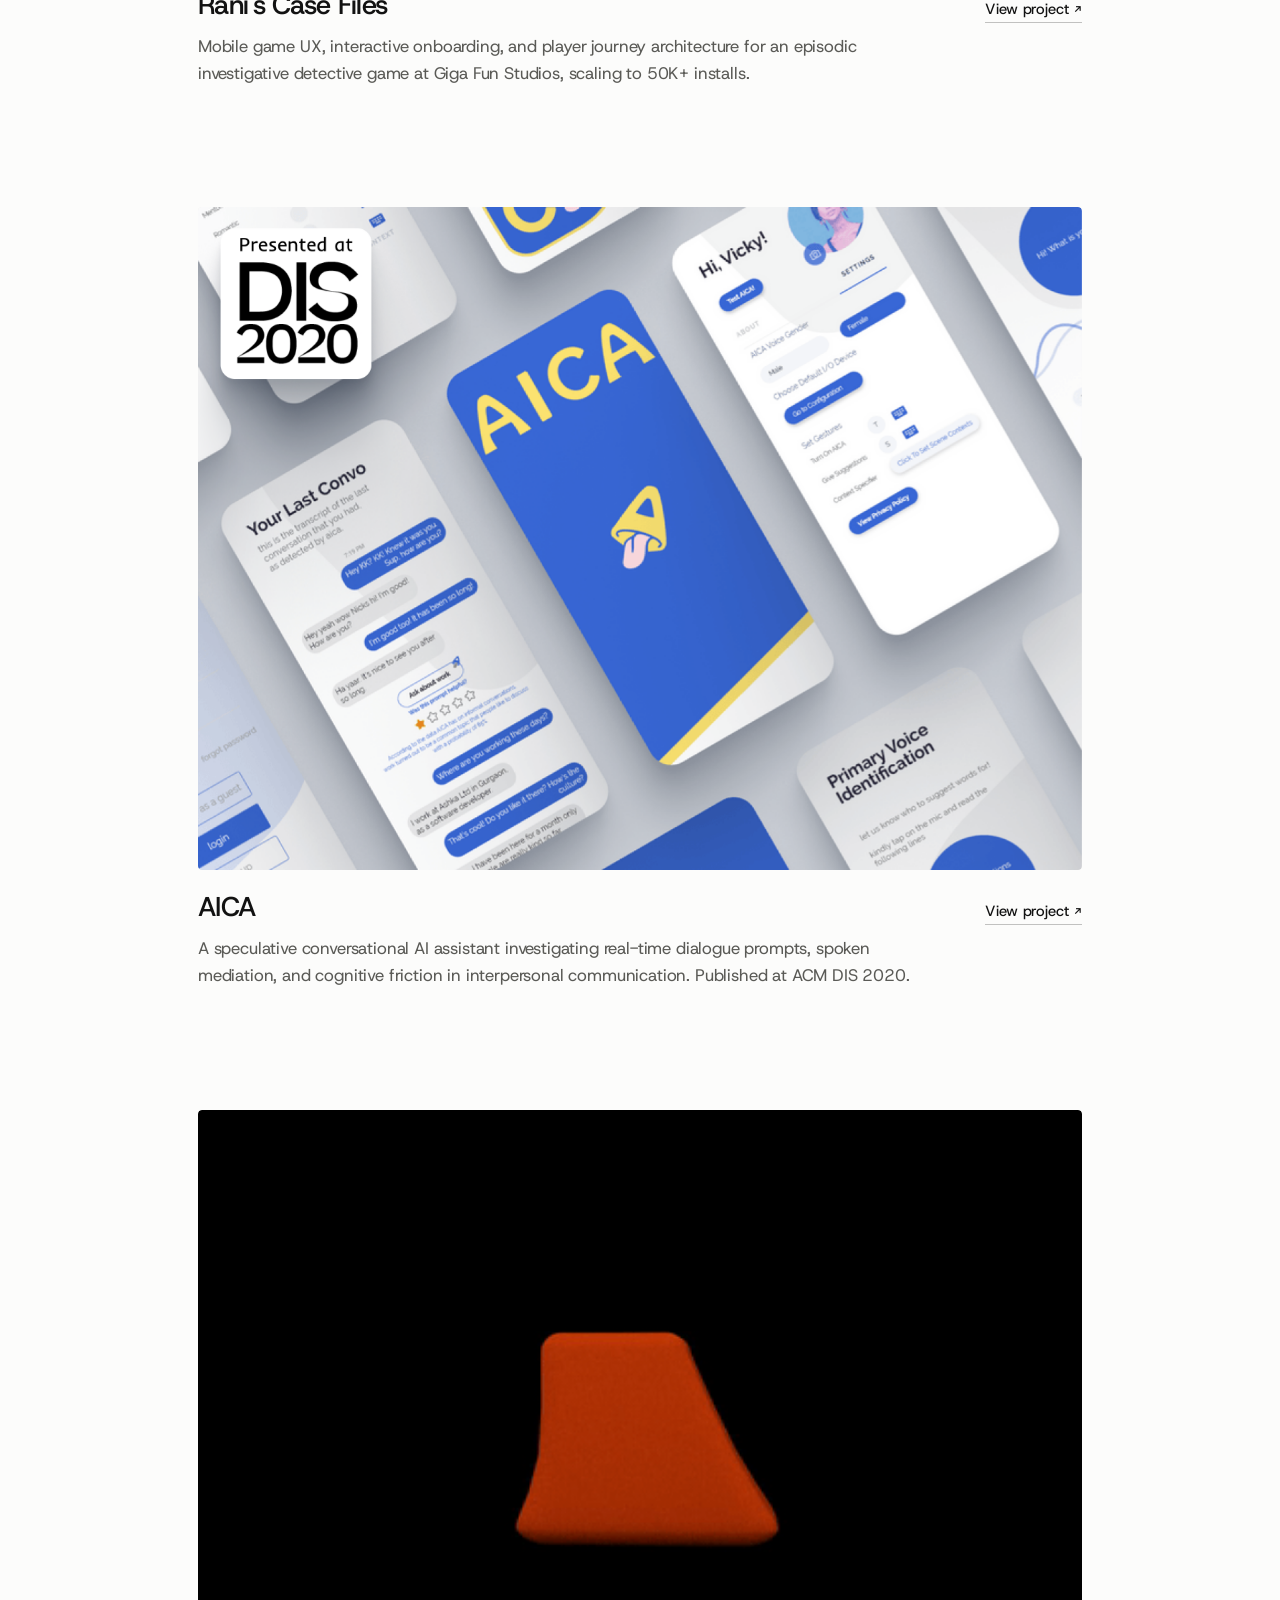
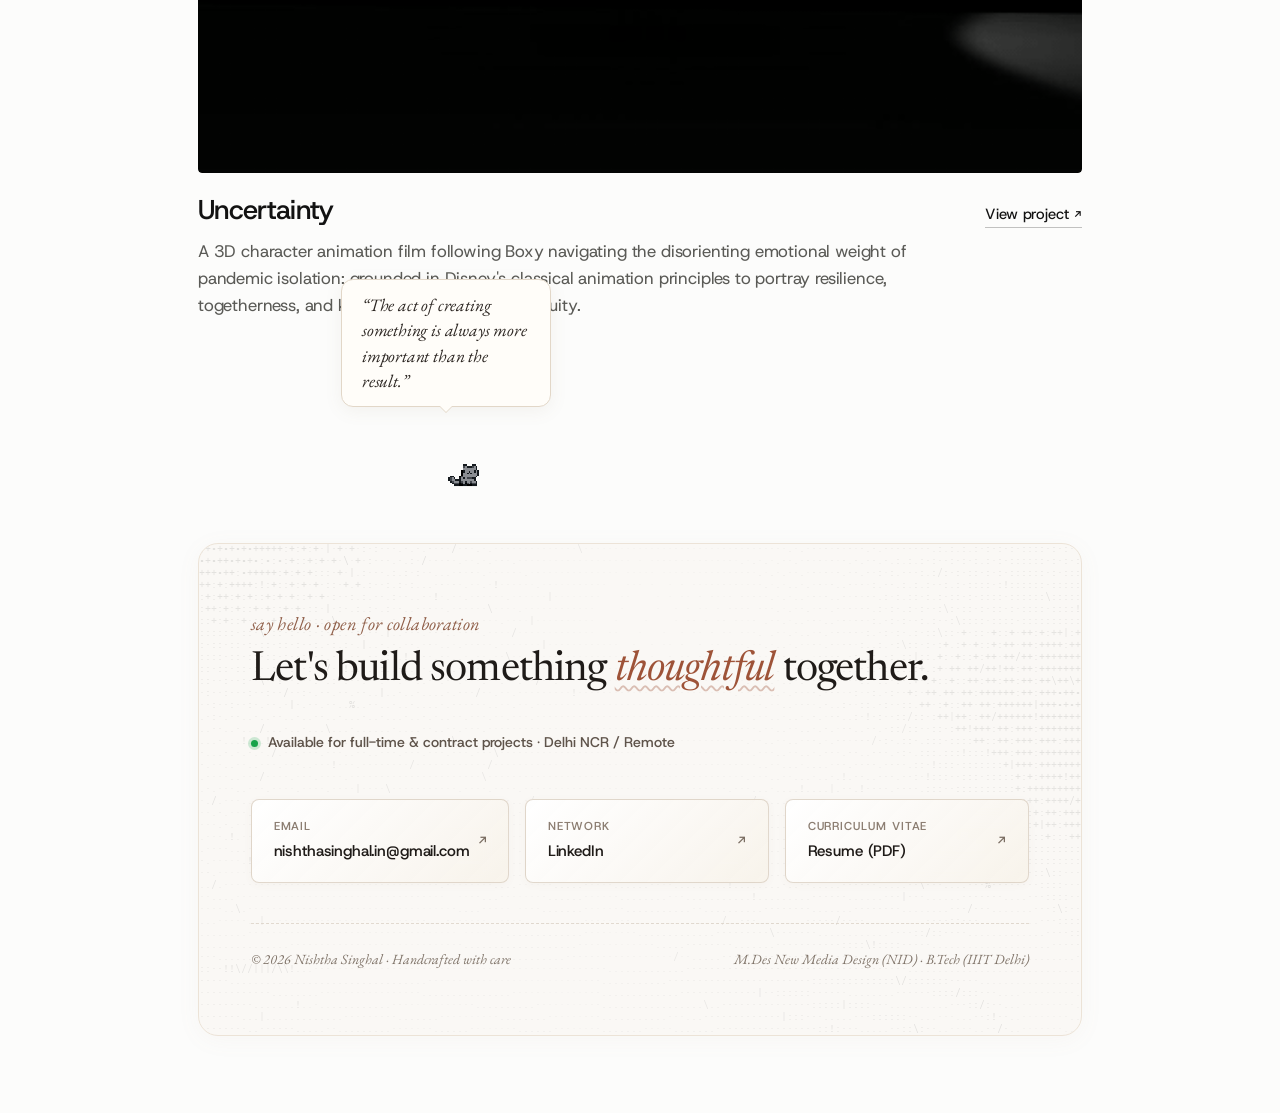
==== commit e41a7832: "Refine footer: remove shelf, keep cat outside footer box, clean bubble, dense generative ASCII matri" ====
--- a/index.html
+++ b/index.html
@@ -9,9 +9,9 @@
   <!-- Modern Typefaces: Geist, Host Grotesk & IBM Plex Mono -->
   <link rel="preconnect" href="https://fonts.googleapis.com">
   <link rel="preconnect" href="https://fonts.gstatic.com" crossorigin>
-  <link href="https://fonts.googleapis.com/css2?family=Caveat:wght@400;500;600;700&family=Geist:wght@300;400;500;600;700&family=Host+Grotesk:wght@300;400;500;600;700;800&family=IBM+Plex+Mono:wght@400;500&family=Newsreader:ital,opsz,wght@0,6..72,400;0,6..72,500;1,6..72,400;1,6..72,500&display=swap" rel="stylesheet">
+  <link href="https://fonts.googleapis.com/css2?family=EB+Garamond:ital,wght@0,400;0,500;1,400;1,500;1,600&family=Geist:wght@300;400;500;600;700&family=Host+Grotesk:wght@300;400;500;600;700;800&family=IBM+Plex+Mono:wght@400;500&family=Newsreader:ital,opsz,wght@0,6..72,400;0,6..72,500;1,6..72,400;1,6..72,500&display=swap" rel="stylesheet">
   
-  <link rel="stylesheet" href="style.css?v=4.0">
+  <link rel="stylesheet" href="style.css?v=6.0">
 </head>
 <body>
 
@@ -181,148 +181,72 @@
 
     </section>
 
-    <!-- Storybook Studio Canvas & Organic Footer (Drawing directly from Pinterest References 1-5) -->
-    <footer class="storybook-footer fade-in" id="contact" aria-label="Studio shelf, thoughts, and contact">
+    <!-- Free-Roaming Cat Companion (Outside of footer box) -->
+    <div class="cat-walk-strip" id="shelfCatWrap" aria-label="Walking companion cat">
+      <div class="cat-rover" id="catRover">
+        <div class="cat-pet" id="catPet" onclick="boopCat()" role="button" tabindex="0" title="Click to hear a design thought">
+          <!-- Clean Speech Bubble: No tape, no instruction text, pure quote in Apple Garamond italics -->
+          <div class="cat-speech-bubble visible" id="catBubble" aria-live="polite">
+            <span class="bubble-quote-text" id="bubbleQuoteText">“The act of creating something is always more important than the result.”</span>
+          </div>
+          <div class="cat-gif-wrap">
+            <img src="assets/catfooter.gif" class="cat-gif" id="catGif" alt="Walking companion cat">
+          </div>
+          <img src="assets/catheader.gif" class="cat-nap" id="catNap" alt="Cat resting">
+        </div>
+      </div>
+    </div>
+
+    <!-- Interactive Contact Footer (with Denser Generative ASCII Field & Rectangular Gradient Cells) -->
+    <footer class="portfolio-footer fade-in" id="contact" aria-label="Contact and collaboration">
       
-      <!-- Decorative Doodled Sparkles (References 4 & 5) -->
-      <div class="footer-doodle-sparkle sparkle-top-left" aria-hidden="true">
-        <svg viewBox="0 0 24 24" width="22" height="22" fill="none" stroke="currentColor" stroke-width="1.5" stroke-linecap="round"><path d="M12 2v20M2 12h20M5 5l14 14M19 5L5 19"/></svg>
-      </div>
-      <div class="footer-doodle-sparkle sparkle-top-right" aria-hidden="true">
-        <svg viewBox="0 0 24 24" width="18" height="18" fill="none" stroke="currentColor" stroke-width="1.5" stroke-linecap="round"><path d="M12 3c0 4.5-4.5 9-9 9 4.5 0 9 4.5 9 9 0-4.5 4.5-9 9-9-4.5 0-9-4.5-9-9z"/></svg>
-      </div>
-
-      <!-- Studio Shelf: Watercolor Swatches & Tactile Artifacts (References 1 & 2) -->
-      <div class="studio-garden-vignette">
-        <div class="garden-header">
-          <div class="garden-title-wrap">
-            <span class="garden-handwritten-tag">studio notes · current obsessions</span>
-            <h3 class="garden-title">Things inspiring the studio right now</h3>
-          </div>
-          <span class="garden-interaction-hint">hover or tap to explore ✧</span>
-        </div>
-
-        <div class="garden-specimens-row">
-          
-          <!-- 01. Listening to: Flamin' Hot Lemon on Terracotta Watercolor Wash -->
-          <div class="garden-specimen" id="vinylItem" onclick="window.open('https://music.youtube.com/watch?v=FbtA4LuoJUI', '_blank')" role="button" tabindex="0" title="Click to listen to Flamin' Hot Lemon on YouTube Music">
-            <div class="swatch-watercolor wash-terracotta">
-              <div class="natural-vinyl-disc">
-                <img src="assets/lemon.jpg" class="natural-vinyl-art" alt="Lemon album artwork" onerror="this.src='assets/vinyl-label.jpg'">
-                <div class="natural-vinyl-hole"></div>
-              </div>
-              <div class="natural-vinyl-arm"></div>
-            </div>
-            <div class="garden-specimen-meta">
-              <span class="specimen-hand-label">listening to</span>
-              <span class="specimen-work-title">Flamin' Hot Lemon</span>
-              <span class="specimen-work-sub">JAEHYUN · on loop</span>
-            </div>
-          </div>
-
-          <!-- 02. Reading: Before the Coffee Gets Cold on Matcha/Sage Watercolor Wash -->
-          <div class="garden-specimen" id="bookSpecimen" onmouseenter="openBook()" onmouseleave="closeBook()" onclick="toggleBook()" role="button" tabindex="0" title="Hover or tap to open book">
-            <div class="swatch-watercolor wash-sage">
-              <div class="book-scene" id="bookScene">
-                <div class="b-book">
-                  <div class="b-pages"></div>
-                  <div class="b-inside">
-                    <p class="b-inside-quote">“If you could travel in time, who would you want to meet before the coffee gets cold?”</p>
-                  </div>
-                  <div class="b-cover" id="bookCover">
-                    <div class="b-cover-front">
-                      <span class="book-spine-author">Toshikazu Kawaguchi</span>
-                      <div class="book-cover-title">BEFORE THE COFFEE GETS COLD</div>
-                      <span class="book-coffee-icon">☕</span>
-                    </div>
-                    <div class="b-cover-back"></div>
-                  </div>
-                </div>
-              </div>
-            </div>
-            <div class="garden-specimen-meta">
-              <span class="specimen-hand-label">reading</span>
-              <span class="specimen-work-title">Before the Coffee Gets Cold</span>
-              <span class="specimen-work-sub">Toshikazu Kawaguchi · fiction</span>
-            </div>
-          </div>
-
-          <!-- 03. Screen Study: The Bear on Warm Custard Watercolor Wash -->
-          <div class="garden-specimen" id="tvSpecimen" title="The Bear on FX">
-            <div class="swatch-watercolor wash-custard">
-              <div class="screen-art-frame">
-                <img src="https://mickeyblog.com/wp-content/uploads/2024/05/the-bear-2-640x340.jpeg" alt="The Bear TV still" onerror="this.src='assets/sonder-yt.jpg'">
-                <span class="screen-live-tag">FX · Season 3</span>
-              </div>
-            </div>
-            <div class="garden-specimen-meta">
-              <span class="specimen-hand-label">watching</span>
-              <span class="specimen-work-title">The Bear</span>
-              <span class="specimen-work-sub">high-stress pacing &amp; flow</span>
-            </div>
-          </div>
-
-        </div>
-      </div>
-
-      <!-- Whimsical Storybook Cat Meadow (References 3, 4, 5) -->
-      <div class="storybook-cat-meadow" id="shelfCatWrap" aria-label="Walking companion cat in meadow">
-        <!-- Organic wavy ground track -->
-        <svg class="meadow-wavy-path" viewBox="0 0 1000 24" preserveAspectRatio="none" aria-hidden="true">
-          <path d="M0,12 Q125,4 250,12 T500,12 T750,12 T1000,12" fill="none" stroke="currentColor" stroke-width="1.2" stroke-dasharray="4,6"/>
-        </svg>
-
-        <div class="cat-rover" id="catRover">
-          <div class="cat-pet" id="catPet" onclick="boopCat()" title="Click to hear a design thought" role="button" tabindex="0">
-            <!-- Taped Paper Speech Bubble (Inspired by Reference 3 & 4) -->
-            <div class="cat-speech-bubble visible" id="catBubble" aria-live="polite">
-              <div class="washi-tape-pin" aria-hidden="true"></div>
-              <span class="bubble-quote-text" id="bubbleQuoteText">“The act of creating something is always more important than the result.”</span>
-              <span class="bubble-sub-hint" aria-hidden="true">tap cat to shuffle ↺</span>
-            </div>
-            <div class="cat-gif-wrap">
-              <img src="assets/catfooter.gif" class="cat-gif" id="catGif" alt="Walking companion cat">
-            </div>
-            <img src="assets/catheader.gif" class="cat-nap" id="catNap" alt="Cat resting">
-          </div>
-        </div>
-      </div>
-
-      <!-- Human & Poetic Contact Invitation (References 1, 2 & 5) -->
-      <div class="editorial-contact-stage">
+      <!-- Generative ASCII Canvas (Replicating top hero effect, tuned denser) -->
+      <canvas id="footer-ascii-canvas" class="footer-ascii-canvas" aria-hidden="true"></canvas>
+
+      <div class="footer-content-wrap">
         <div class="contact-invitation-wrap">
-          <span class="contact-handwritten-eyebrow">say hello · open for collaboration</span>
+          <span class="contact-garamond-eyebrow">say hello · open for collaboration</span>
           <h2 class="contact-editorial-heading">Let's build something <em>thoughtful</em> together.</h2>
         </div>
         
-        <div class="footer-availability-pill">
+        <!-- Open to line: Clean inline text with live indicator (NOT in a pill) -->
+        <div class="footer-availability-line">
           <span class="availability-dot" aria-hidden="true"></span>
           <span>Available for full-time &amp; contract projects · Delhi NCR / Remote</span>
         </div>
 
-        <!-- Artisan Contact Links -->
-        <nav class="artisan-contact-links" aria-label="Contact methods">
-          <a href="mailto:nishthasinghal.in@gmail.com" class="artisan-contact-btn" id="email-link">
-            <span>nishthasinghal.in@gmail.com</span>
-            <span class="link-arrow" aria-hidden="true">↗</span>
-          </a>
-
-          <a href="https://www.linkedin.com/in/nishthasinghal12/" target="_blank" rel="noopener noreferrer" class="artisan-contact-btn" id="linkedin-link">
-            <span>LinkedIn</span>
-            <span class="link-arrow" aria-hidden="true">↗</span>
-          </a>
-
-          <a href="assets/Nishtha_Singhal_Resume.pdf" target="_blank" rel="noopener noreferrer" class="artisan-contact-btn" id="footer-resume-link">
-            <span>Resume (PDF)</span>
-            <span class="link-arrow" aria-hidden="true">↗</span>
+        <!-- Contact Methods: Rectangular Gradient Cells -->
+        <nav class="footer-cells-grid" aria-label="Contact methods">
+          <a href="mailto:nishthasinghal.in@gmail.com" class="gradient-cell-btn" id="email-link">
+            <div class="cell-content">
+              <span class="cell-label">email</span>
+              <span class="cell-value">nishthasinghal.in@gmail.com</span>
+            </div>
+            <span class="cell-arrow" aria-hidden="true">↗</span>
+          </a>
+
+          <a href="https://www.linkedin.com/in/nishthasinghal12/" target="_blank" rel="noopener noreferrer" class="gradient-cell-btn" id="linkedin-link">
+            <div class="cell-content">
+              <span class="cell-label">network</span>
+              <span class="cell-value">LinkedIn</span>
+            </div>
+            <span class="cell-arrow" aria-hidden="true">↗</span>
+          </a>
+
+          <a href="assets/Nishtha_Singhal_Resume.pdf" target="_blank" rel="noopener noreferrer" class="gradient-cell-btn" id="footer-resume-link">
+            <div class="cell-content">
+              <span class="cell-label">curriculum vitae</span>
+              <span class="cell-value">Resume (PDF)</span>
+            </div>
+            <span class="cell-arrow" aria-hidden="true">↗</span>
           </a>
         </nav>
-      </div>
-
-      <!-- Colophon Bar with Hand-drawn Touches -->
-      <div class="footer-colophon">
-        <span>© 2026 Nishtha Singhal · Handcrafted with care ✧</span>
-        <span>M.Des New Media Design (NID) · B.Tech (IIIT Delhi)</span>
+
+        <!-- Colophon Bar -->
+        <div class="footer-colophon">
+          <span>© 2026 Nishtha Singhal · Handcrafted with care</span>
+          <span>M.Des New Media Design (NID) · B.Tech (IIIT Delhi)</span>
+        </div>
       </div>
 
     </footer>
--- a/style.css
+++ b/style.css
@@ -1047,390 +1047,23 @@
 }
 
 /* ==========================================================================
-   STORYBOOK STUDIO CANVAS & ORGANIC FOOTER
-   Inspired directly by Pinterest visual references:
-   - Reference 1: Watercolor wash swatches & editorial serif titles
-   - Reference 2: Botanical pressed floristry, serene spacing & poetic notes
-   - Reference 3: Layered washi-taped paper reflections
-   - References 4 & 5: Doodled sparkles, hand-lettered warmth & playful honesty
-   ========================================================================== */
-.storybook-footer {
-  position: relative;
-  background: #FAF7F2;
-  border: 1px solid #ECE4D8;
-  border-radius: 24px;
-  padding: clamp(2.5rem, 5.5vw, 4.25rem) clamp(1.75rem, 5vw, 3.5rem);
-  margin-top: clamp(3.5rem, 7vw, 5.5rem);
-  margin-bottom: clamp(3rem, 6vw, 5rem);
-  display: flex;
-  flex-direction: column;
-  gap: clamp(2.5rem, 4.5vw, 3.5rem);
-  box-shadow: 0 8px 32px rgba(160, 140, 120, 0.06);
-  overflow: hidden;
-}
-
-/* Floating Hand-Drawn Doodle Sparkles (References 4 & 5) */
-.footer-doodle-sparkle {
-  position: absolute;
-  pointer-events: none;
-  opacity: 0.55;
-  transition: transform 0.3s ease;
-}
-
-.sparkle-top-left {
-  top: 1.6rem;
-  left: 2rem;
-  color: #D47B62;
-  transform: rotate(-8deg);
-}
-
-.sparkle-top-right {
-  top: 1.8rem;
-  right: 2.25rem;
-  color: #9C7BA8;
-  transform: rotate(12deg);
-}
-
-/* Studio Garden Vignette (References 1 & 2) */
-.studio-garden-vignette {
-  display: flex;
-  flex-direction: column;
-  gap: 1.75rem;
-}
-
-.garden-header {
-  display: flex;
-  justify-content: space-between;
-  align-items: flex-end;
-  flex-wrap: wrap;
-  gap: 0.75rem;
-  border-bottom: 1px dashed #E2D7C8;
-  padding-bottom: 1rem;
-}
-
-.garden-title-wrap {
-  display: flex;
-  flex-direction: column;
-  gap: 2px;
-}
-
-.garden-handwritten-tag {
-  font-family: 'Caveat', cursive;
-  font-size: 1.3rem;
-  color: #B35E44;
-  font-weight: 500;
-  letter-spacing: 0.02em;
-}
-
-.garden-title {
-  font-family: 'Newsreader', Georgia, serif;
-  font-size: clamp(1.35rem, 2.6vw, 1.85rem);
-  font-weight: 450;
-  font-style: italic;
-  color: #2B2623;
-  letter-spacing: -0.015em;
-  line-height: 1.25;
-}
-
-.garden-interaction-hint {
-  font-family: 'Caveat', cursive;
-  font-size: 1.15rem;
-  color: #9C8E82;
-}
-
-/* Garden Specimens Row */
-.garden-specimens-row {
-  display: grid;
-  grid-template-columns: repeat(3, 1fr);
-  gap: clamp(1.25rem, 3vw, 2rem);
-  align-items: stretch;
-}
-
-@media (max-width: 720px) {
-  .garden-specimens-row {
-    grid-template-columns: 1fr;
-    gap: 1.5rem;
-  }
-}
-
-.garden-specimen {
-  display: flex;
-  flex-direction: column;
-  align-items: center;
-  text-align: center;
-  gap: 0.95rem;
-  cursor: pointer;
-  transition: transform 0.28s cubic-bezier(0.16, 1, 0.3, 1);
-}
-
-.garden-specimen:hover {
-  transform: translateY(-4px);
-}
-
-/* Watercolor Swatches (Reference 1: Color Code Your Life) */
-.swatch-watercolor {
-  width: 100%;
-  min-height: 145px;
-  border-radius: 18px 26px 22px 28px / 26px 20px 28px 22px;
-  display: flex;
-  align-items: center;
-  justify-content: center;
-  position: relative;
-  padding: 1.25rem;
-  transition: all 0.3s ease;
-  box-shadow: 0 4px 18px rgba(160, 140, 120, 0.05);
-}
-
-.wash-terracotta {
-  background: radial-gradient(ellipse at 35% 30%, #FCF5EE 0%, #F5E4D5 60%, #EED9C7 100%);
-  border: 1.5px solid rgba(198, 114, 88, 0.24);
-}
-
-.wash-sage {
-  background: radial-gradient(ellipse at 40% 30%, #F6F8F3 0%, #E8EFE3 60%, #DCE6D5 100%);
-  border: 1.5px solid rgba(125, 148, 118, 0.24);
-}
-
-.wash-custard {
-  background: radial-gradient(ellipse at 30% 35%, #FFFBF0 0%, #FBF1D5 60%, #F4E5BD 100%);
-  border: 1.5px solid rgba(224, 188, 108, 0.28);
-}
-
-.garden-specimen:hover .swatch-watercolor {
-  box-shadow: 0 8px 24px rgba(160, 140, 120, 0.12);
-}
-
-/* Natural Vinyl Disc */
-.natural-vinyl-disc {
-  width: 90px;
-  height: 90px;
-  border-radius: 50%;
-  background: radial-gradient(circle,
-    #cfcac4 0%, #cfcac4 22%,
-    #21201f 22%, #21201f 25%,
-    #171615 25%, #171615 48%,
-    #242221 48%, #242221 52%,
-    #171615 52%, #171615 70%,
-    #242221 70%, #242221 73%,
-    #171615 73%
-  );
-  animation: vinylSpin 5s linear infinite;
-  box-shadow: 0 4px 14px rgba(0, 0, 0, 0.18);
-  position: relative;
-}
-.garden-specimen:hover .natural-vinyl-disc {
-  animation-duration: 2.2s;
-}
-.natural-vinyl-art {
-  position: absolute;
-  top: 50%;
-  left: 50%;
-  transform: translate(-50%, -50%);
-  width: 38px;
-  height: 38px;
-  border-radius: 50%;
-  object-fit: cover;
-  border: 1px solid rgba(255, 255, 255, 0.25);
-  z-index: 2;
-}
-.natural-vinyl-hole {
-  position: absolute;
-  top: 50%;
-  left: 50%;
-  transform: translate(-50%, -50%);
-  width: 6px;
-  height: 6px;
-  background: #000;
-  border-radius: 50%;
-  z-index: 3;
-}
-.natural-vinyl-arm {
-  position: absolute;
-  top: 2px;
-  right: calc(50% - 48px);
-  width: 2px;
-  height: 36px;
-  background: #888;
-  transform-origin: top right;
-  transform: rotate(24deg);
-  transition: transform 0.3s ease;
-  z-index: 4;
-}
-.garden-specimen:hover .natural-vinyl-arm {
-  transform: rotate(32deg);
-}
-
-/* 3D Flip Book */
-.book-scene {
-  width: 76px;
-  height: 102px;
-  perspective: 500px;
-  position: relative;
-}
-.b-book {
-  width: 76px;
-  height: 102px;
-  position: relative;
-  transform-style: preserve-3d;
-  transform: rotateY(-12deg);
-  transition: transform 0.35s ease;
-}
-.garden-specimen:hover .b-book {
-  transform: rotateY(-18deg) translateY(-2px);
-}
-.b-pages {
-  position: absolute;
-  inset: 2px 0 2px 2px;
-  background: linear-gradient(to right, #cfc5af, #f5efe1);
-  border-radius: 0 3px 3px 0;
-}
-.b-inside {
-  position: absolute;
-  inset: 2px 2px 2px 3px;
-  background: #faf6ec;
-  border-radius: 0 3px 3px 0;
-  padding: 8px 6px;
-  overflow: hidden;
-}
-.b-inside-quote {
-  font-family: 'Newsreader', Georgia, serif;
-  font-style: italic;
-  font-size: 6.5px;
-  line-height: 1.35;
-  color: #635345;
-}
-.b-cover {
-  position: absolute;
-  inset: 0;
-  transform-origin: left center;
-  transform-style: preserve-3d;
-  transition: transform 0.65s cubic-bezier(0.16, 1, 0.3, 1);
-  z-index: 5;
-}
-.garden-specimen:hover .b-cover,
-.b-cover.open {
-  transform: rotateY(-155deg);
-}
-.b-cover-front {
-  position: absolute;
-  inset: 0;
-  background: #483930;
-  border-radius: 2px 3px 3px 2px;
-  backface-visibility: hidden;
-  overflow: hidden;
-  display: flex;
-  flex-direction: column;
-  justify-content: space-between;
-  padding: 7px 5px;
-  color: #f7eed8;
-  box-shadow: inset 1px 0 3px rgba(0,0,0,0.3);
-}
-.book-spine-author {
-  font-size: 5.5px;
-  text-transform: uppercase;
-  letter-spacing: 0.05em;
-  color: #cfbfab;
-}
-.book-cover-title {
-  font-family: 'Newsreader', Georgia, serif;
-  font-size: 6.5px;
-  font-weight: 600;
-  letter-spacing: 0.04em;
-  line-height: 1.25;
-  color: #fcf6eb;
-}
-.book-coffee-icon {
-  font-size: 8px;
-  text-align: right;
-  opacity: 0.85;
-}
-.b-cover-back {
-  position: absolute;
-  inset: 0;
-  background: #352922;
-  transform: rotateY(180deg);
-  backface-visibility: hidden;
-}
-
-/* Screen Art Frame */
-.screen-art-frame {
-  width: 116px;
-  height: 74px;
-  border-radius: 8px;
-  overflow: hidden;
-  position: relative;
-  box-shadow: 0 4px 14px rgba(0, 0, 0, 0.12);
-  border: 1.5px solid rgba(255, 255, 255, 0.7);
-}
-.screen-art-frame img {
-  width: 100%;
-  height: 100%;
-  object-fit: cover;
-  display: block;
-}
-.screen-live-tag {
-  position: absolute;
-  bottom: 4px;
-  left: 4px;
-  background: rgba(30, 24, 20, 0.85);
-  color: #FFFBF0;
-  font-family: 'Caveat', cursive;
-  font-size: 0.88rem;
-  padding: 1px 6px;
-  border-radius: 4px;
-  letter-spacing: 0.02em;
-}
-
-/* Specimen Meta */
-.garden-specimen-meta {
-  display: flex;
-  flex-direction: column;
-  gap: 2px;
-}
-.specimen-hand-label {
-  font-family: 'Caveat', cursive;
-  font-size: 1.25rem;
-  color: #8F7C70;
-  line-height: 1.1;
-}
-.specimen-work-title {
-  font-family: 'Newsreader', Georgia, serif;
-  font-size: 1.05rem;
-  font-weight: 500;
-  color: #2B2623;
-  line-height: 1.25;
-}
-.specimen-work-sub {
-  font-size: 0.76rem;
-  color: #8C8075;
-}
-
-/* ==========================================================================
-   WHIMSICAL STORYBOOK CAT MEADOW (References 3, 4, 5)
-   ========================================================================== */
-.storybook-cat-meadow {
+   FREE-ROAMING CAT COMPANION (Outside of footer box)
+   Clean speech bubble without tape or instructions, Apple Garamond italics
+   ========================================================================== */
+.cat-walk-strip {
   position: relative;
   width: 100%;
-  height: 110px;
-  margin: 2.5rem 0 0.75rem;
+  height: 96px;
+  margin-top: clamp(3.5rem, 6.5vw, 5rem);
+  margin-bottom: 0.5rem;
   overflow: visible;
   display: flex;
   align-items: flex-end;
 }
 
-.meadow-wavy-path {
+.cat-rover {
   position: absolute;
   bottom: 0;
-  left: 0;
-  width: 100%;
-  height: 24px;
-  color: #D8CEBE;
-  pointer-events: none;
-}
-
-.cat-rover {
-  position: absolute;
-  bottom: 2px;
   left: 20%;
   transition: left 0.12s linear;
 }
@@ -1479,22 +1112,21 @@
   100% { transform: scaleY(1) scaleX(1); }
 }
 
-/* Taped Paper Speech Bubble (References 3 & 4) */
+/* Clean Speech Bubble: Pure quote in Apple Garamond italics, no tape, no hints */
 .cat-speech-bubble {
   position: absolute;
-  bottom: calc(100% + 14px);
+  bottom: calc(100% + 12px);
   left: 50%;
   transform: translateX(var(--bubble-shift, -50%)) translateY(0);
   background: #FFFDF9;
-  border: 1.5px solid #E4DACB;
-  border-radius: 14px 14px 14px 4px;
-  padding: 0.65rem 1.15rem 0.55rem;
-  box-shadow: 0 6px 20px rgba(140, 115, 90, 0.12);
+  border: 1px solid #E2D7C8;
+  border-radius: 12px;
+  padding: 0.75rem 1.25rem;
+  box-shadow: 0 4px 18px rgba(130, 110, 90, 0.08);
   z-index: 10;
   display: flex;
   flex-direction: column;
-  gap: 3px;
-  max-width: 360px;
+  max-width: 380px;
   min-width: 210px;
   white-space: normal;
   pointer-events: auto;
@@ -1503,110 +1135,113 @@
   transition: opacity 0.22s ease, transform 0.22s ease;
 }
 
-.washi-tape-pin {
-  position: absolute;
-  top: -8px;
-  left: 50%;
-  transform: translateX(-50%) rotate(-1.5deg);
-  width: 48px;
-  height: 15px;
-  background: rgba(228, 206, 178, 0.72);
-  box-shadow: 0 1px 3px rgba(0,0,0,0.06);
-  border-left: 2px dashed rgba(0,0,0,0.08);
-  border-right: 2px dashed rgba(0,0,0,0.08);
-  pointer-events: none;
-}
-
 .bubble-quote-text {
-  font-family: 'Newsreader', Georgia, serif;
-  font-size: clamp(0.95rem, 1.8vw, 1.08rem);
+  font-family: "Apple Garamond", "EB Garamond", Garamond, serif;
   font-style: italic;
-  line-height: 1.4;
-  color: #2C2622;
+  font-size: clamp(0.96rem, 1.8vw, 1.1rem);
+  line-height: 1.45;
+  color: #2B2521;
   letter-spacing: -0.01em;
-}
-
-.bubble-sub-hint {
-  font-family: 'Caveat', cursive;
-  font-size: 0.95rem;
-  color: #9B897D;
-  text-align: right;
-  margin-top: 2px;
 }
 
 .cat-speech-bubble::before {
   content: '';
   position: absolute;
   top: 100%;
-  left: var(--arrow-left, 24px);
+  left: var(--arrow-left, 50%);
   transform: translateX(-50%);
   border: 7px solid transparent;
-  border-top-color: #E4DACB;
+  border-top-color: #E2D7C8;
 }
 
 .cat-speech-bubble::after {
   content: '';
   position: absolute;
   top: 100%;
-  left: var(--arrow-left, 24px);
+  left: var(--arrow-left, 50%);
   transform: translateX(-50%);
   border: 6px solid transparent;
   border-top-color: #FFFDF9;
 }
 
 /* ==========================================================================
-   HUMAN & POETIC CONTACT INVITATION (References 1, 2 & 5)
-   ========================================================================== */
-.editorial-contact-stage {
-  border-top: 1px dashed #E2D7C8;
-  padding-top: 2rem;
-  display: flex;
-  flex-direction: column;
-  gap: 1.25rem;
-}
-
+   PORTFOLIO FOOTER: DENSER GENERATIVE ASCII MATRIX & RECTANGULAR GRADIENT CELLS
+   Legibility & touch guaranteed: pointer-events: none on canvas,
+   z-index layered, frosted gradient cells
+   ========================================================================== */
+.portfolio-footer {
+  position: relative;
+  background: #FAF8F5;
+  border: 1px solid #ECE3D7;
+  border-radius: 20px;
+  padding: clamp(2.5rem, 5vw, 4rem) clamp(1.75rem, 4.5vw, 3.25rem);
+  margin-bottom: clamp(3rem, 6vw, 5rem);
+  overflow: hidden;
+  box-shadow: 0 4px 24px rgba(160, 140, 120, 0.05);
+}
+
+/* Denser Generative ASCII Halftone Canvas (non-blocking for touch/clicks) */
+.footer-ascii-canvas {
+  position: absolute;
+  inset: 0;
+  width: 100%;
+  height: 100%;
+  pointer-events: none;
+  z-index: 0;
+  opacity: 0.60;
+}
+
+/* Footer Foreground Layer (Guarantees touch & crystal-clear readability) */
+.footer-content-wrap {
+  position: relative;
+  z-index: 2;
+  pointer-events: auto;
+  display: flex;
+  flex-direction: column;
+  gap: clamp(1.75rem, 3.5vw, 2.5rem);
+}
+
+/* Editorial Heading & Eyebrow */
 .contact-invitation-wrap {
   display: flex;
   flex-direction: column;
-  gap: 4px;
-}
-
-.contact-handwritten-eyebrow {
-  font-family: 'Caveat', cursive;
-  font-size: 1.4rem;
-  color: #B35E44;
-  font-weight: 500;
+  gap: 0.45rem;
+}
+
+.contact-garamond-eyebrow {
+  font-family: "Apple Garamond", "EB Garamond", Garamond, serif;
+  font-style: italic;
+  font-size: 1.15rem;
+  color: #8F5E48;
   letter-spacing: 0.02em;
 }
 
 .contact-editorial-heading {
   font-family: 'Newsreader', Georgia, serif;
-  font-size: clamp(1.75rem, 3.4vw, 2.4rem);
+  font-size: clamp(1.8rem, 3.6vw, 2.6rem);
   font-weight: 400;
-  color: #221E1B;
-  line-height: 1.22;
+  color: #1F1B18;
+  line-height: 1.2;
   letter-spacing: -0.02em;
+  margin: 0;
 }
 
 .contact-editorial-heading em {
   font-style: italic;
-  color: #B35E44;
-  text-decoration: underline wavy rgba(179, 94, 68, 0.45) 1.5px;
+  color: #9E5338;
+  text-decoration: underline wavy rgba(158, 83, 56, 0.35) 1.5px;
   text-underline-offset: 5px;
 }
 
-.footer-availability-pill {
+/* Availability Status: Natural inline text with live indicator (NOT in a pill) */
+.footer-availability-line {
   display: inline-flex;
   align-items: center;
-  gap: 0.5rem;
-  font-size: 0.8rem;
+  gap: 0.65rem;
+  font-size: 0.88rem;
   font-weight: 500;
-  color: #73675E;
-  background: rgba(255, 255, 255, 0.75);
-  border: 1px solid #E8DFD3;
-  padding: 0.35rem 0.85rem;
-  border-radius: 9999px;
-  width: fit-content;
+  color: #5F544B;
+  margin-top: -0.25rem;
 }
 
 .availability-dot {
@@ -1614,57 +1249,94 @@
   height: 7px;
   background: #16a34a;
   border-radius: 50%;
-  box-shadow: 0 0 0 2px rgba(22, 163, 74, 0.2);
-}
-
-/* Artisan Contact Links */
-.artisan-contact-links {
-  display: flex;
-  flex-wrap: wrap;
-  align-items: center;
-  gap: 0.75rem 1rem;
+  box-shadow: 0 0 0 3px rgba(22, 163, 74, 0.2);
+  flex-shrink: 0;
+}
+
+/* Contact Methods: Rectangular Gradient Cells */
+.footer-cells-grid {
+  display: grid;
+  grid-template-columns: repeat(3, 1fr);
+  gap: 1rem;
   margin-top: 0.25rem;
 }
 
-.artisan-contact-btn {
-  display: inline-flex;
-  align-items: center;
-  gap: 0.5rem;
-  padding: 0.65rem 1.4rem;
-  background: #FFFFFF;
-  border: 1.5px solid #E4DACB;
-  border-radius: 9999px;
-  font-size: 0.9rem;
+@media (max-width: 720px) {
+  .footer-cells-grid {
+    grid-template-columns: 1fr;
+    gap: 0.75rem;
+  }
+}
+
+.gradient-cell-btn {
+  position: relative;
+  display: flex;
+  align-items: center;
+  justify-content: space-between;
+  padding: 1.1rem 1.35rem;
+  background: linear-gradient(135deg, rgba(255, 255, 255, 0.95) 0%, rgba(247, 242, 234, 0.90) 100%);
+  border: 1px solid rgba(215, 203, 189, 0.75);
+  border-radius: 8px;
+  backdrop-filter: blur(12px);
+  -webkit-backdrop-filter: blur(12px);
+  text-decoration: none;
+  color: #1F1B18;
+  transition: all 0.25s cubic-bezier(0.16, 1, 0.3, 1);
+  box-shadow: 0 2px 8px rgba(120, 100, 80, 0.04);
+  min-height: 58px;
+}
+
+.gradient-cell-btn:hover,
+.gradient-cell-btn:focus-visible {
+  background: linear-gradient(135deg, #FFFFFF 0%, #F5EFE3 100%);
+  border-color: rgba(140, 100, 75, 0.55);
+  transform: translateY(-2px);
+  box-shadow: 0 8px 24px rgba(120, 95, 75, 0.12);
+}
+
+.cell-content {
+  display: flex;
+  flex-direction: column;
+  gap: 3px;
+}
+
+.cell-label {
+  font-size: 0.72rem;
+  text-transform: uppercase;
+  letter-spacing: 0.08em;
+  color: #8C7E72;
+  font-weight: 550;
+}
+
+.cell-value {
+  font-size: 0.95rem;
   font-weight: 500;
-  color: #2B2623;
-  text-decoration: none;
-  transition: all 0.25s ease;
-  box-shadow: 0 2px 6px rgba(160, 135, 110, 0.05);
-}
-
-.artisan-contact-btn:hover {
-  border-color: #2B2623;
-  transform: translateY(-2px);
-  box-shadow: 0 6px 18px rgba(160, 135, 110, 0.12);
-}
-
-.artisan-contact-btn .link-arrow {
-  transition: transform 0.2s ease;
-}
-.artisan-contact-btn:hover .link-arrow {
+  color: #1F1B18;
+  letter-spacing: -0.01em;
+}
+
+.cell-arrow {
+  font-size: 1.05rem;
+  color: #7A6D62;
+  transition: transform 0.2s ease, color 0.2s ease;
+  margin-left: 0.5rem;
+}
+
+.gradient-cell-btn:hover .cell-arrow {
   transform: translate(2px, -2px);
-}
-
-/* Colophon Bar with Hand-drawn Touches */
+  color: #1F1B18;
+}
+
+/* Colophon Bar with Apple Garamond italics */
 .footer-colophon {
   display: flex;
   justify-content: space-between;
   align-items: center;
   padding-top: 1.5rem;
-  border-top: 1px dashed #E2D7C8;
-  font-size: 0.82rem;
-  color: #8F8278;
-  font-family: 'Newsreader', Georgia, serif;
+  border-top: 1px dashed rgba(210, 198, 184, 0.6);
+  font-size: 0.88rem;
+  color: #7F7368;
+  font-family: "Apple Garamond", "EB Garamond", Garamond, serif;
   font-style: italic;
   flex-wrap: wrap;
   gap: 0.75rem;
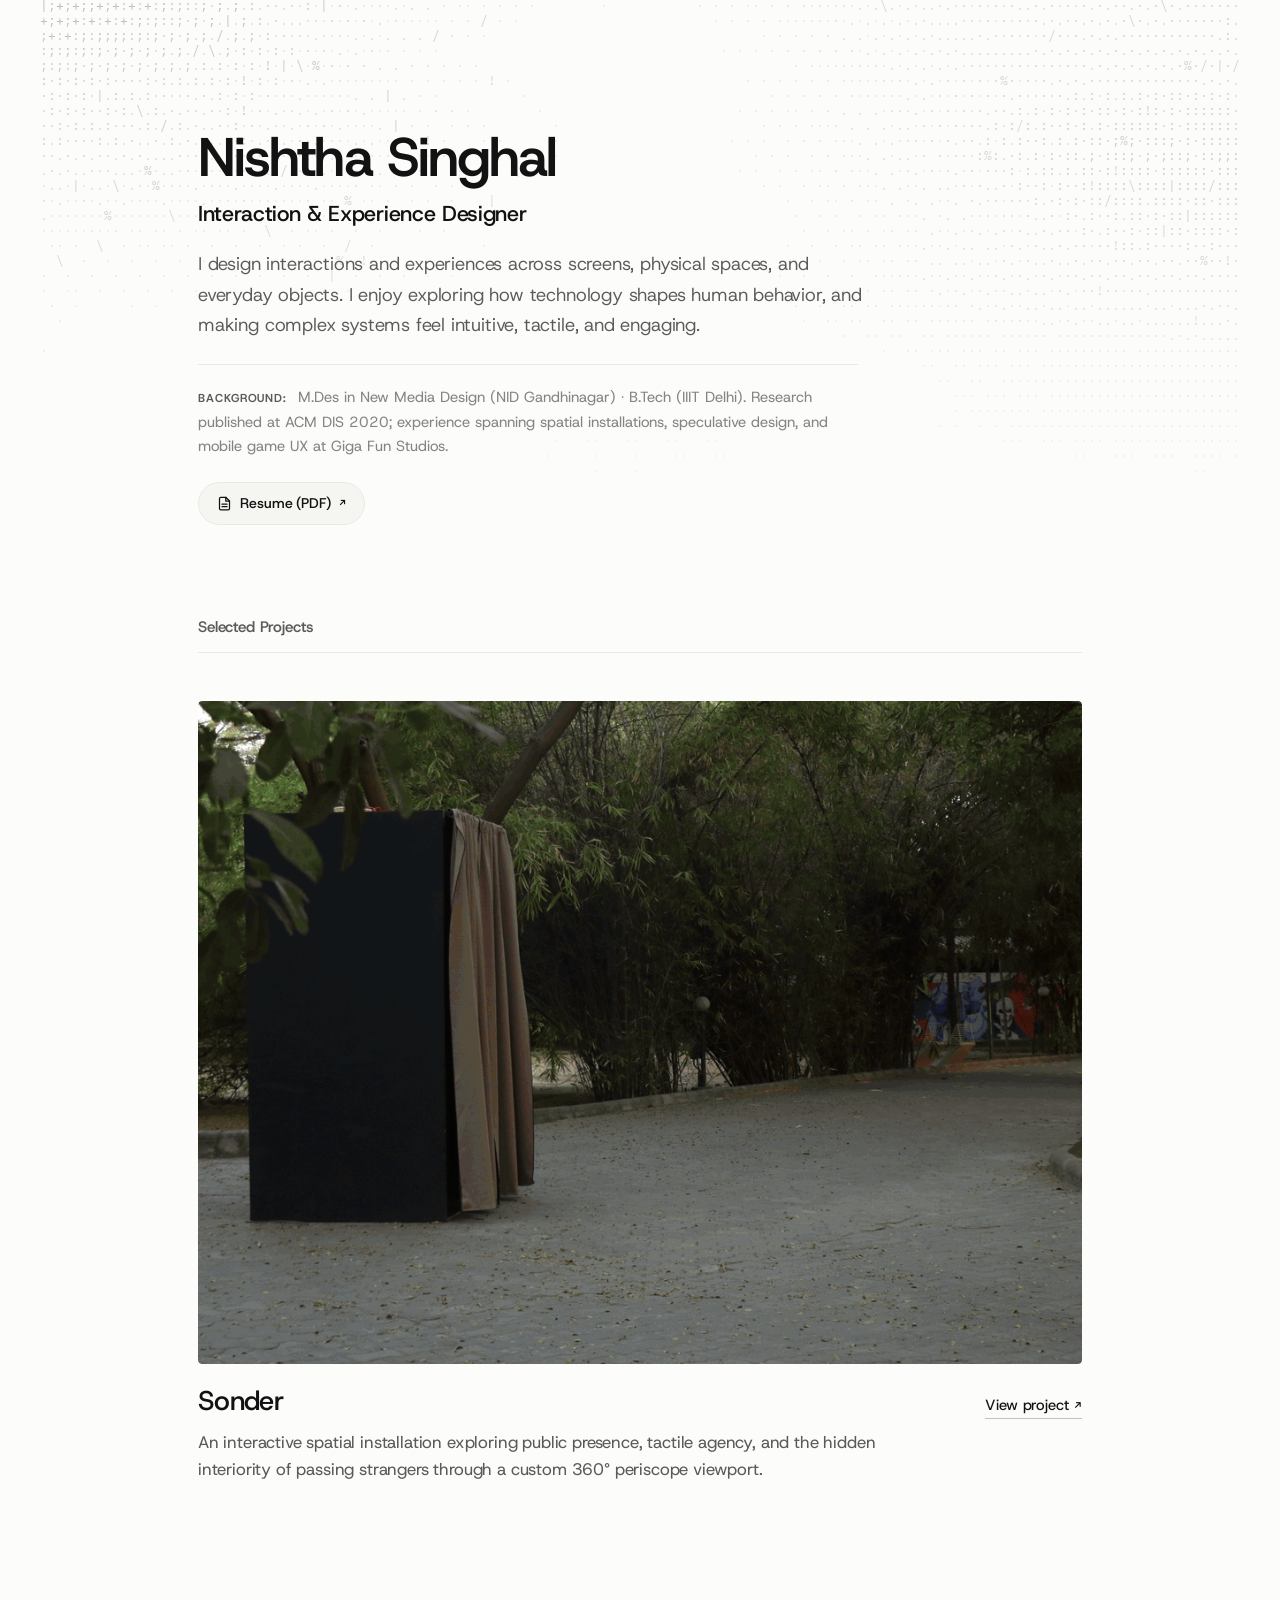
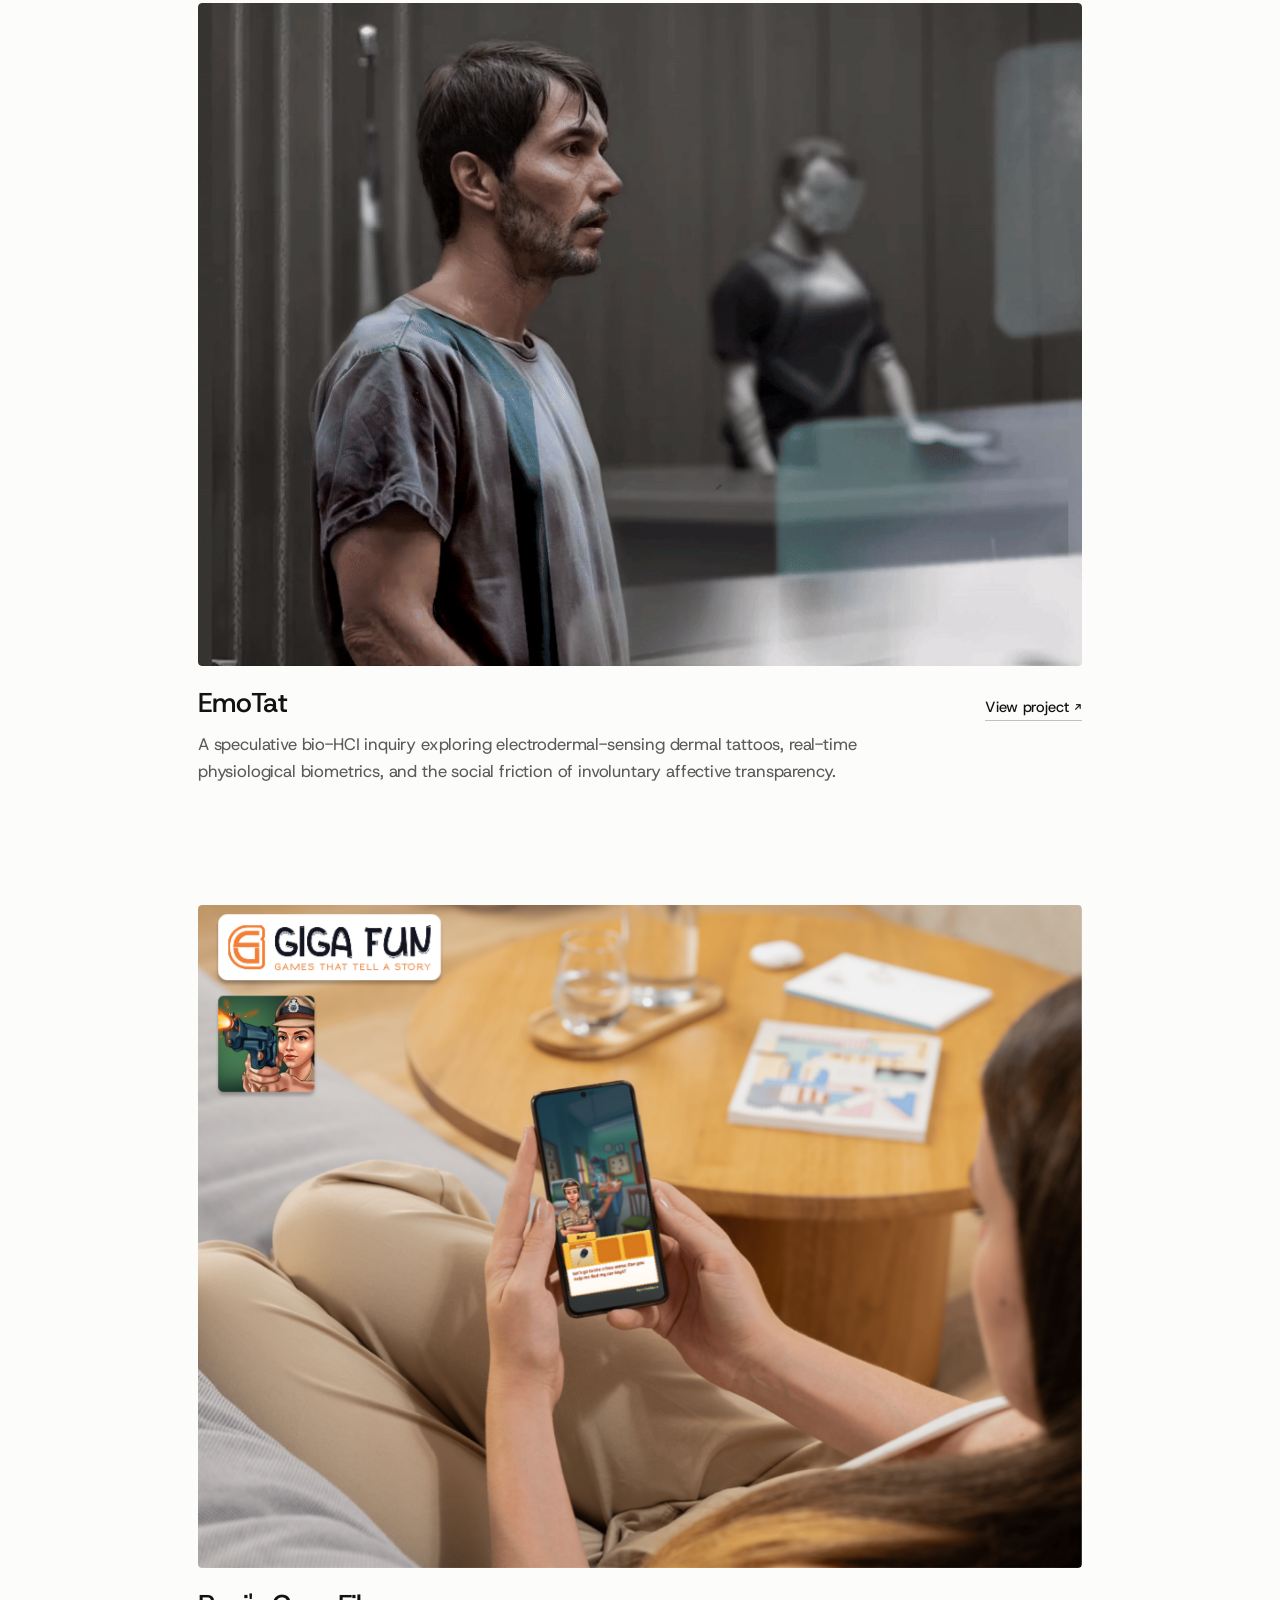
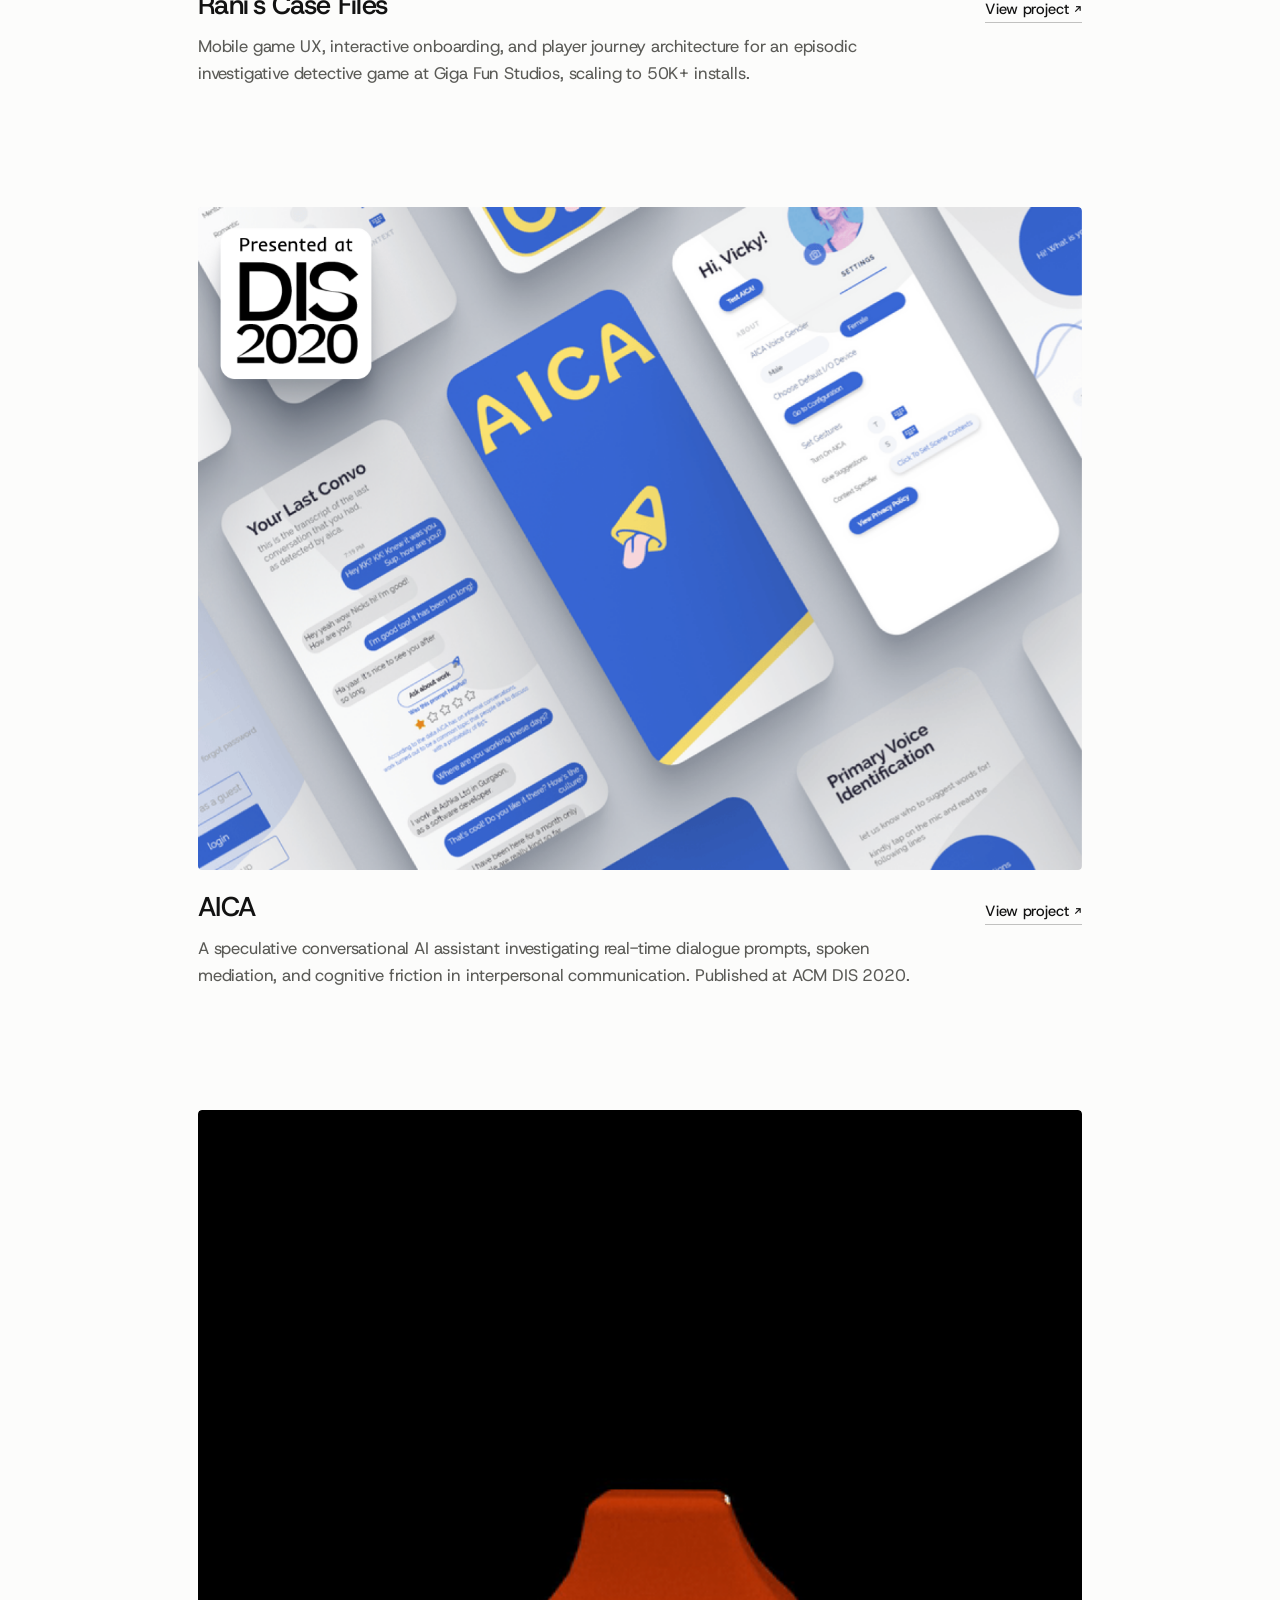
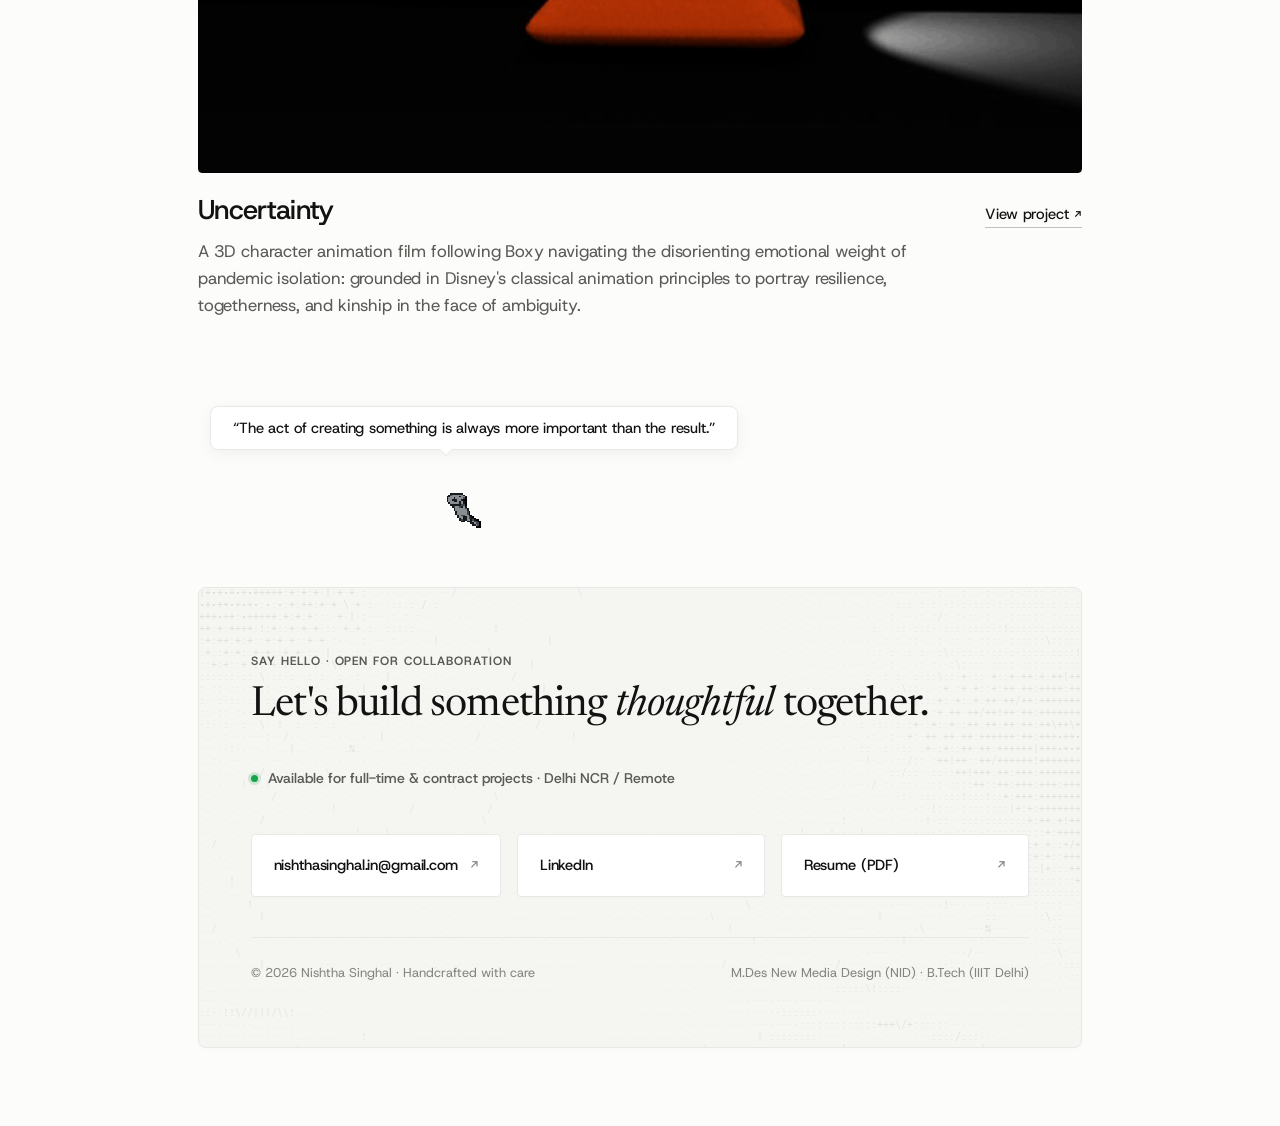
==== commit e34240e8: "Refine footer: remove button headings, restore initial monochrome palette, use single serif font (Ne" ====
--- a/index.html
+++ b/index.html
@@ -6,12 +6,12 @@
   <title>Nishtha Singhal · New Media Designer</title>
   <meta name="description" content="Nishtha Singhal · Interaction and experience designer working across screens, physical spaces, and everyday objects.">
   
-  <!-- Modern Typefaces: Geist, Host Grotesk & IBM Plex Mono -->
+  <!-- Modern Typefaces: Geist, Host Grotesk, IBM Plex Mono & Single Serif Newsreader -->
   <link rel="preconnect" href="https://fonts.googleapis.com">
   <link rel="preconnect" href="https://fonts.gstatic.com" crossorigin>
-  <link href="https://fonts.googleapis.com/css2?family=EB+Garamond:ital,wght@0,400;0,500;1,400;1,500;1,600&family=Geist:wght@300;400;500;600;700&family=Host+Grotesk:wght@300;400;500;600;700;800&family=IBM+Plex+Mono:wght@400;500&family=Newsreader:ital,opsz,wght@0,6..72,400;0,6..72,500;1,6..72,400;1,6..72,500&display=swap" rel="stylesheet">
+  <link href="https://fonts.googleapis.com/css2?family=Geist:wght@300;400;500;600;700&family=Host+Grotesk:wght@300;400;500;600;700;800&family=IBM+Plex+Mono:wght@400;500&family=Newsreader:ital,opsz,wght@0,6..72,400;0,6..72,500;1,6..72,400;1,6..72,500&display=swap" rel="stylesheet">
   
-  <link rel="stylesheet" href="style.css?v=6.0">
+  <link rel="stylesheet" href="style.css?v=7.0">
 </head>
 <body>
 
@@ -205,7 +205,7 @@
 
       <div class="footer-content-wrap">
         <div class="contact-invitation-wrap">
-          <span class="contact-garamond-eyebrow">say hello · open for collaboration</span>
+          <span class="contact-eyebrow">say hello · open for collaboration</span>
           <h2 class="contact-editorial-heading">Let's build something <em>thoughtful</em> together.</h2>
         </div>
         
@@ -218,26 +218,17 @@
         <!-- Contact Methods: Rectangular Gradient Cells -->
         <nav class="footer-cells-grid" aria-label="Contact methods">
           <a href="mailto:nishthasinghal.in@gmail.com" class="gradient-cell-btn" id="email-link">
-            <div class="cell-content">
-              <span class="cell-label">email</span>
-              <span class="cell-value">nishthasinghal.in@gmail.com</span>
-            </div>
+            <span class="cell-value">nishthasinghal.in@gmail.com</span>
             <span class="cell-arrow" aria-hidden="true">↗</span>
           </a>
 
           <a href="https://www.linkedin.com/in/nishthasinghal12/" target="_blank" rel="noopener noreferrer" class="gradient-cell-btn" id="linkedin-link">
-            <div class="cell-content">
-              <span class="cell-label">network</span>
-              <span class="cell-value">LinkedIn</span>
-            </div>
+            <span class="cell-value">LinkedIn</span>
             <span class="cell-arrow" aria-hidden="true">↗</span>
           </a>
 
           <a href="assets/Nishtha_Singhal_Resume.pdf" target="_blank" rel="noopener noreferrer" class="gradient-cell-btn" id="footer-resume-link">
-            <div class="cell-content">
-              <span class="cell-label">curriculum vitae</span>
-              <span class="cell-value">Resume (PDF)</span>
-            </div>
+            <span class="cell-value">Resume (PDF)</span>
             <span class="cell-arrow" aria-hidden="true">↗</span>
           </a>
         </nav>
--- a/style.css
+++ b/style.css
@@ -11,6 +11,7 @@
 
 :root {
   --font-family: 'Host Grotesk', 'Geist', -apple-system, BlinkMacSystemFont, 'Segoe UI', Roboto, Helvetica, Arial, sans-serif;
+  --font-serif: 'Newsreader', Georgia, serif;
 
   /* Grayscale Palette with Warm Tones */
   --color-bg: #fcfcfb;
@@ -1048,14 +1049,14 @@
 
 /* ==========================================================================
    FREE-ROAMING CAT COMPANION (Outside of footer box)
-   Clean speech bubble without tape or instructions, Apple Garamond italics
+   Elongated speech bubble in clean sans-serif; generous clearance above
    ========================================================================== */
 .cat-walk-strip {
   position: relative;
   width: 100%;
-  height: 96px;
-  margin-top: clamp(3.5rem, 6.5vw, 5rem);
-  margin-bottom: 0.5rem;
+  height: 80px;
+  margin-top: clamp(6.5rem, 11vw, 9rem);
+  margin-bottom: 1.25rem;
   overflow: visible;
   display: flex;
   align-items: flex-end;
@@ -1112,22 +1113,24 @@
   100% { transform: scaleY(1) scaleX(1); }
 }
 
-/* Clean Speech Bubble: Pure quote in Apple Garamond italics, no tape, no hints */
+/* Elongated Clean Speech Bubble: Sans-serif, initial gallery monochrome palette */
 .cat-speech-bubble {
   position: absolute;
-  bottom: calc(100% + 12px);
+  bottom: calc(100% + 14px);
   left: 50%;
   transform: translateX(var(--bubble-shift, -50%)) translateY(0);
-  background: #FFFDF9;
-  border: 1px solid #E2D7C8;
-  border-radius: 12px;
-  padding: 0.75rem 1.25rem;
-  box-shadow: 0 4px 18px rgba(130, 110, 90, 0.08);
+  background: var(--color-card-bg);
+  border: 1px solid var(--color-border);
+  border-radius: var(--radius-md);
+  padding: 0.65rem 1.4rem;
+  box-shadow: 0 4px 16px rgba(0, 0, 0, 0.05);
   z-index: 10;
   display: flex;
-  flex-direction: column;
-  max-width: 380px;
-  min-width: 210px;
+  align-items: center;
+  justify-content: center;
+  max-width: min(640px, calc(100vw - 48px));
+  min-width: 280px;
+  width: max-content;
   white-space: normal;
   pointer-events: auto;
   cursor: pointer;
@@ -1136,12 +1139,14 @@
 }
 
 .bubble-quote-text {
-  font-family: "Apple Garamond", "EB Garamond", Garamond, serif;
-  font-style: italic;
-  font-size: clamp(0.96rem, 1.8vw, 1.1rem);
-  line-height: 1.45;
-  color: #2B2521;
+  font-family: var(--font-family);
+  font-style: normal;
+  font-size: 0.92rem;
+  font-weight: 450;
+  line-height: 1.4;
+  color: var(--color-text-primary);
   letter-spacing: -0.01em;
+  text-align: center;
 }
 
 .cat-speech-bubble::before {
@@ -1151,7 +1156,7 @@
   left: var(--arrow-left, 50%);
   transform: translateX(-50%);
   border: 7px solid transparent;
-  border-top-color: #E2D7C8;
+  border-top-color: var(--color-border);
 }
 
 .cat-speech-bubble::after {
@@ -1161,23 +1166,22 @@
   left: var(--arrow-left, 50%);
   transform: translateX(-50%);
   border: 6px solid transparent;
-  border-top-color: #FFFDF9;
-}
-
-/* ==========================================================================
-   PORTFOLIO FOOTER: DENSER GENERATIVE ASCII MATRIX & RECTANGULAR GRADIENT CELLS
-   Legibility & touch guaranteed: pointer-events: none on canvas,
-   z-index layered, frosted gradient cells
+  border-top-color: var(--color-card-bg);
+}
+
+/* ==========================================================================
+   PORTFOLIO FOOTER: INITIAL MONOCHROME GALLERY PALETTE & RECTANGULAR CELLS
+   Single serif font (Newsreader), sans-serif everywhere else
    ========================================================================== */
 .portfolio-footer {
   position: relative;
-  background: #FAF8F5;
-  border: 1px solid #ECE3D7;
-  border-radius: 20px;
+  background: var(--color-surface);
+  border: 1px solid var(--color-border);
+  border-radius: var(--radius-md);
   padding: clamp(2.5rem, 5vw, 4rem) clamp(1.75rem, 4.5vw, 3.25rem);
   margin-bottom: clamp(3rem, 6vw, 5rem);
   overflow: hidden;
-  box-shadow: 0 4px 24px rgba(160, 140, 120, 0.05);
+  box-shadow: 0 1px 4px rgba(0, 0, 0, 0.02);
 }
 
 /* Denser Generative ASCII Halftone Canvas (non-blocking for touch/clicks) */
@@ -1188,7 +1192,7 @@
   height: 100%;
   pointer-events: none;
   z-index: 0;
-  opacity: 0.60;
+  opacity: 0.55;
 }
 
 /* Footer Foreground Layer (Guarantees touch & crystal-clear readability) */
@@ -1205,32 +1209,32 @@
 .contact-invitation-wrap {
   display: flex;
   flex-direction: column;
-  gap: 0.45rem;
-}
-
-.contact-garamond-eyebrow {
-  font-family: "Apple Garamond", "EB Garamond", Garamond, serif;
-  font-style: italic;
-  font-size: 1.15rem;
-  color: #8F5E48;
-  letter-spacing: 0.02em;
+  gap: 0.5rem;
+}
+
+.contact-eyebrow {
+  font-family: var(--font-family);
+  font-size: 0.75rem;
+  font-weight: 650;
+  letter-spacing: 0.08em;
+  text-transform: uppercase;
+  color: var(--color-text-secondary);
 }
 
 .contact-editorial-heading {
-  font-family: 'Newsreader', Georgia, serif;
-  font-size: clamp(1.8rem, 3.6vw, 2.6rem);
+  font-family: var(--font-serif);
+  font-size: clamp(1.85rem, 3.6vw, 2.6rem);
   font-weight: 400;
-  color: #1F1B18;
-  line-height: 1.2;
+  color: var(--color-text-primary);
+  line-height: 1.22;
   letter-spacing: -0.02em;
   margin: 0;
 }
 
 .contact-editorial-heading em {
+  font-family: var(--font-serif);
   font-style: italic;
-  color: #9E5338;
-  text-decoration: underline wavy rgba(158, 83, 56, 0.35) 1.5px;
-  text-underline-offset: 5px;
+  color: var(--color-text-primary);
 }
 
 /* Availability Status: Natural inline text with live indicator (NOT in a pill) */
@@ -1240,7 +1244,7 @@
   gap: 0.65rem;
   font-size: 0.88rem;
   font-weight: 500;
-  color: #5F544B;
+  color: var(--color-text-secondary);
   margin-top: -0.25rem;
 }
 
@@ -1249,11 +1253,11 @@
   height: 7px;
   background: #16a34a;
   border-radius: 50%;
-  box-shadow: 0 0 0 3px rgba(22, 163, 74, 0.2);
+  box-shadow: 0 0 0 3px rgba(22, 163, 74, 0.18);
   flex-shrink: 0;
 }
 
-/* Contact Methods: Rectangular Gradient Cells */
+/* Contact Methods: Rectangular Cells */
 .footer-cells-grid {
   display: grid;
   grid-template-columns: repeat(3, 1fr);
@@ -1274,70 +1278,54 @@
   align-items: center;
   justify-content: space-between;
   padding: 1.1rem 1.35rem;
-  background: linear-gradient(135deg, rgba(255, 255, 255, 0.95) 0%, rgba(247, 242, 234, 0.90) 100%);
-  border: 1px solid rgba(215, 203, 189, 0.75);
-  border-radius: 8px;
-  backdrop-filter: blur(12px);
-  -webkit-backdrop-filter: blur(12px);
+  background: var(--color-card-bg);
+  border: 1px solid var(--color-border);
+  border-radius: var(--radius-sm);
   text-decoration: none;
-  color: #1F1B18;
-  transition: all 0.25s cubic-bezier(0.16, 1, 0.3, 1);
-  box-shadow: 0 2px 8px rgba(120, 100, 80, 0.04);
-  min-height: 58px;
+  color: var(--color-text-primary);
+  transition: all 0.22s ease;
+  box-shadow: 0 1px 3px rgba(0, 0, 0, 0.02);
+  min-height: 52px;
 }
 
 .gradient-cell-btn:hover,
 .gradient-cell-btn:focus-visible {
-  background: linear-gradient(135deg, #FFFFFF 0%, #F5EFE3 100%);
-  border-color: rgba(140, 100, 75, 0.55);
+  background: var(--color-surface-hover);
+  border-color: rgba(0, 0, 0, 0.25);
   transform: translateY(-2px);
-  box-shadow: 0 8px 24px rgba(120, 95, 75, 0.12);
-}
-
-.cell-content {
-  display: flex;
-  flex-direction: column;
-  gap: 3px;
-}
-
-.cell-label {
-  font-size: 0.72rem;
-  text-transform: uppercase;
-  letter-spacing: 0.08em;
-  color: #8C7E72;
-  font-weight: 550;
+  box-shadow: 0 4px 12px rgba(0, 0, 0, 0.06);
 }
 
 .cell-value {
-  font-size: 0.95rem;
+  font-family: var(--font-family);
+  font-size: 0.92rem;
   font-weight: 500;
-  color: #1F1B18;
+  color: var(--color-text-primary);
   letter-spacing: -0.01em;
 }
 
 .cell-arrow {
-  font-size: 1.05rem;
-  color: #7A6D62;
+  font-size: 1rem;
+  color: var(--color-text-tertiary);
   transition: transform 0.2s ease, color 0.2s ease;
-  margin-left: 0.5rem;
+  margin-left: 0.75rem;
 }
 
 .gradient-cell-btn:hover .cell-arrow {
   transform: translate(2px, -2px);
-  color: #1F1B18;
-}
-
-/* Colophon Bar with Apple Garamond italics */
+  color: var(--color-text-primary);
+}
+
+/* Colophon Bar with Sans-Serif */
 .footer-colophon {
   display: flex;
   justify-content: space-between;
   align-items: center;
   padding-top: 1.5rem;
-  border-top: 1px dashed rgba(210, 198, 184, 0.6);
-  font-size: 0.88rem;
-  color: #7F7368;
-  font-family: "Apple Garamond", "EB Garamond", Garamond, serif;
-  font-style: italic;
+  border-top: 1px solid var(--color-border);
+  font-size: 0.8rem;
+  color: var(--color-text-tertiary);
+  font-family: var(--font-family);
   flex-wrap: wrap;
   gap: 0.75rem;
 }
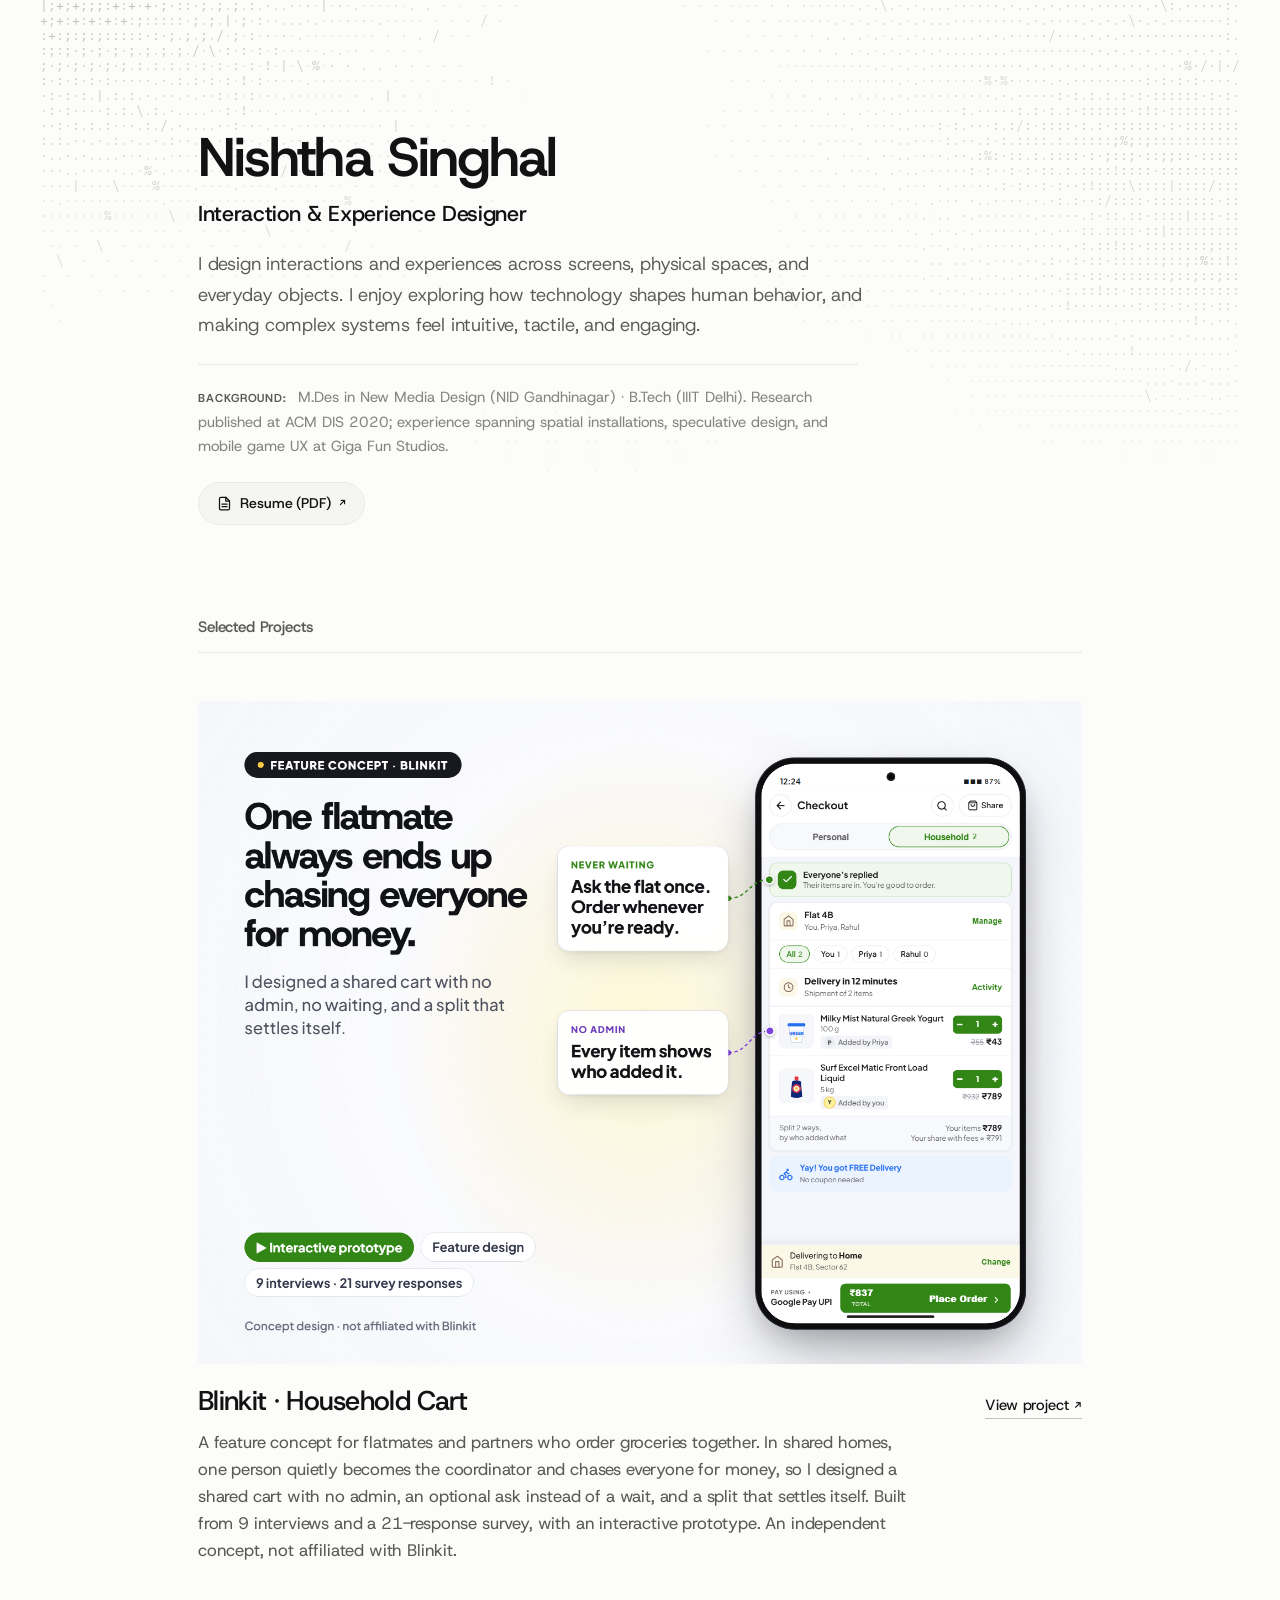
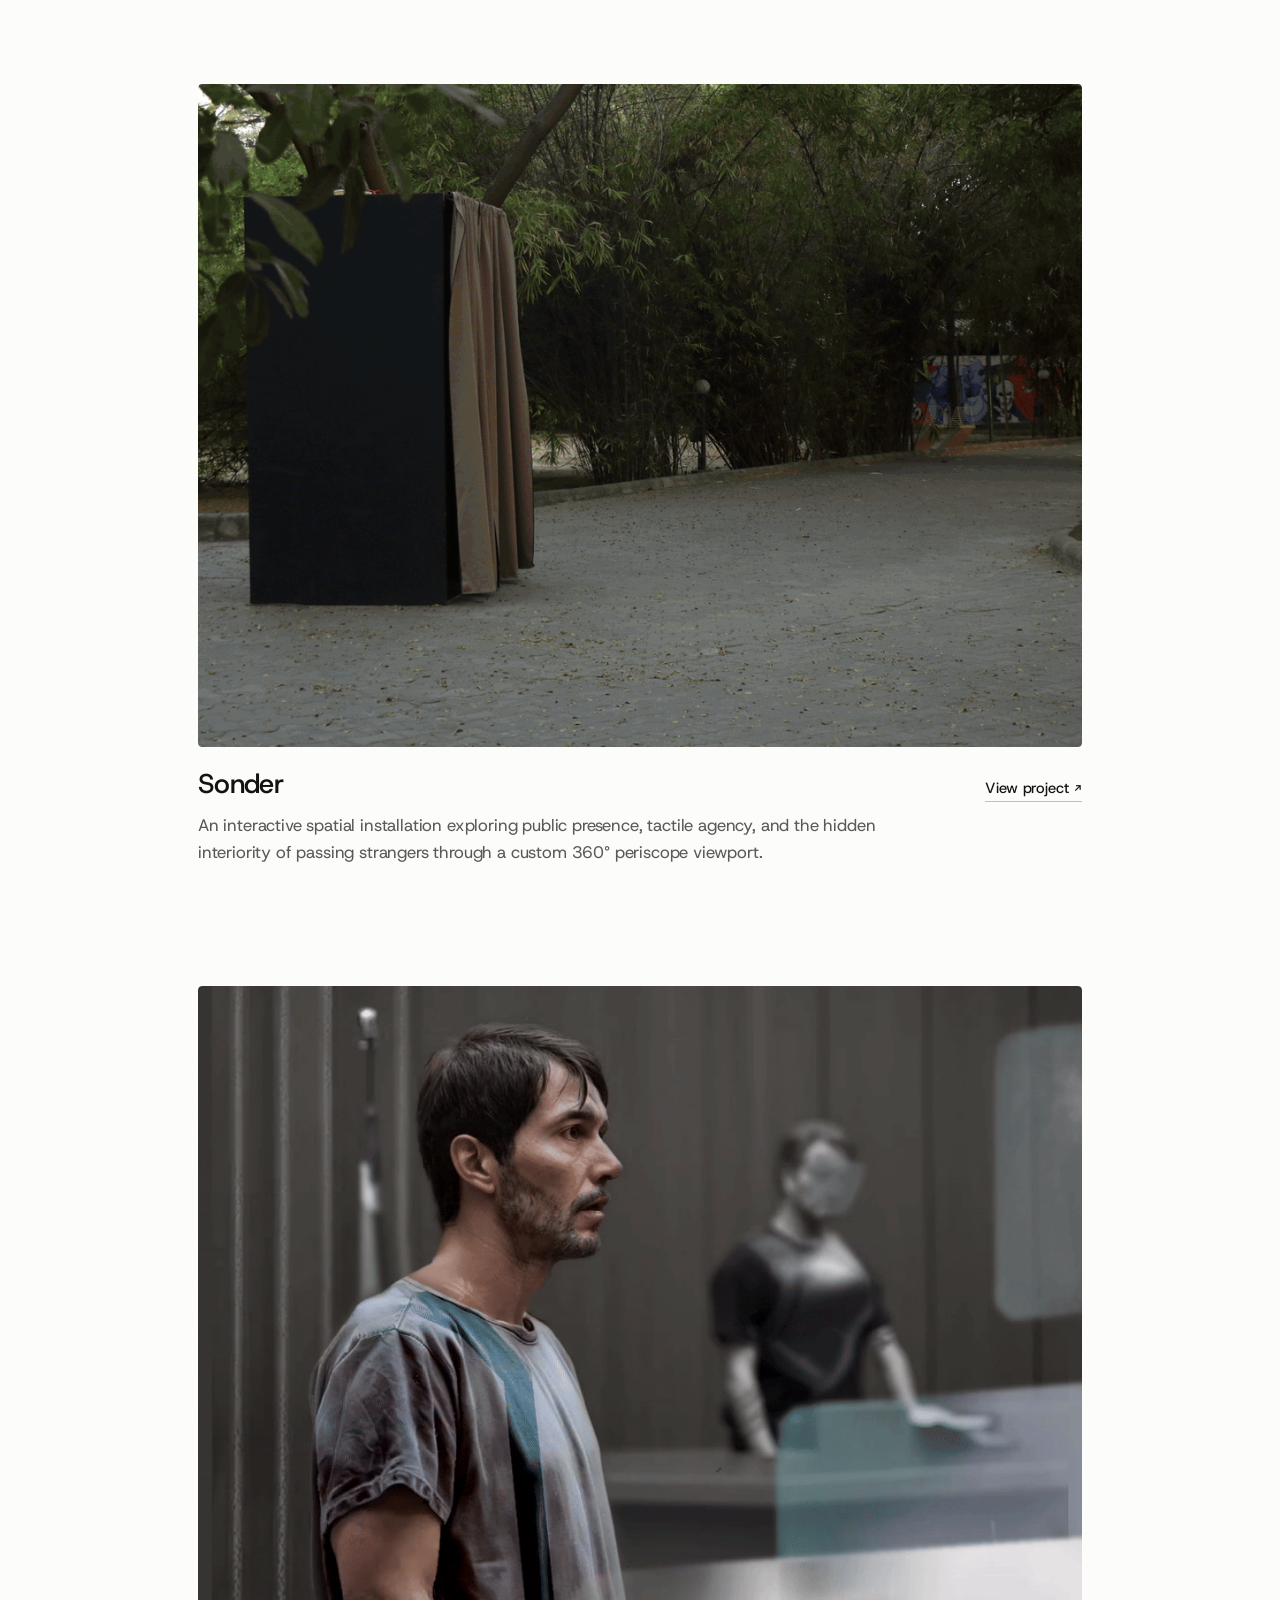
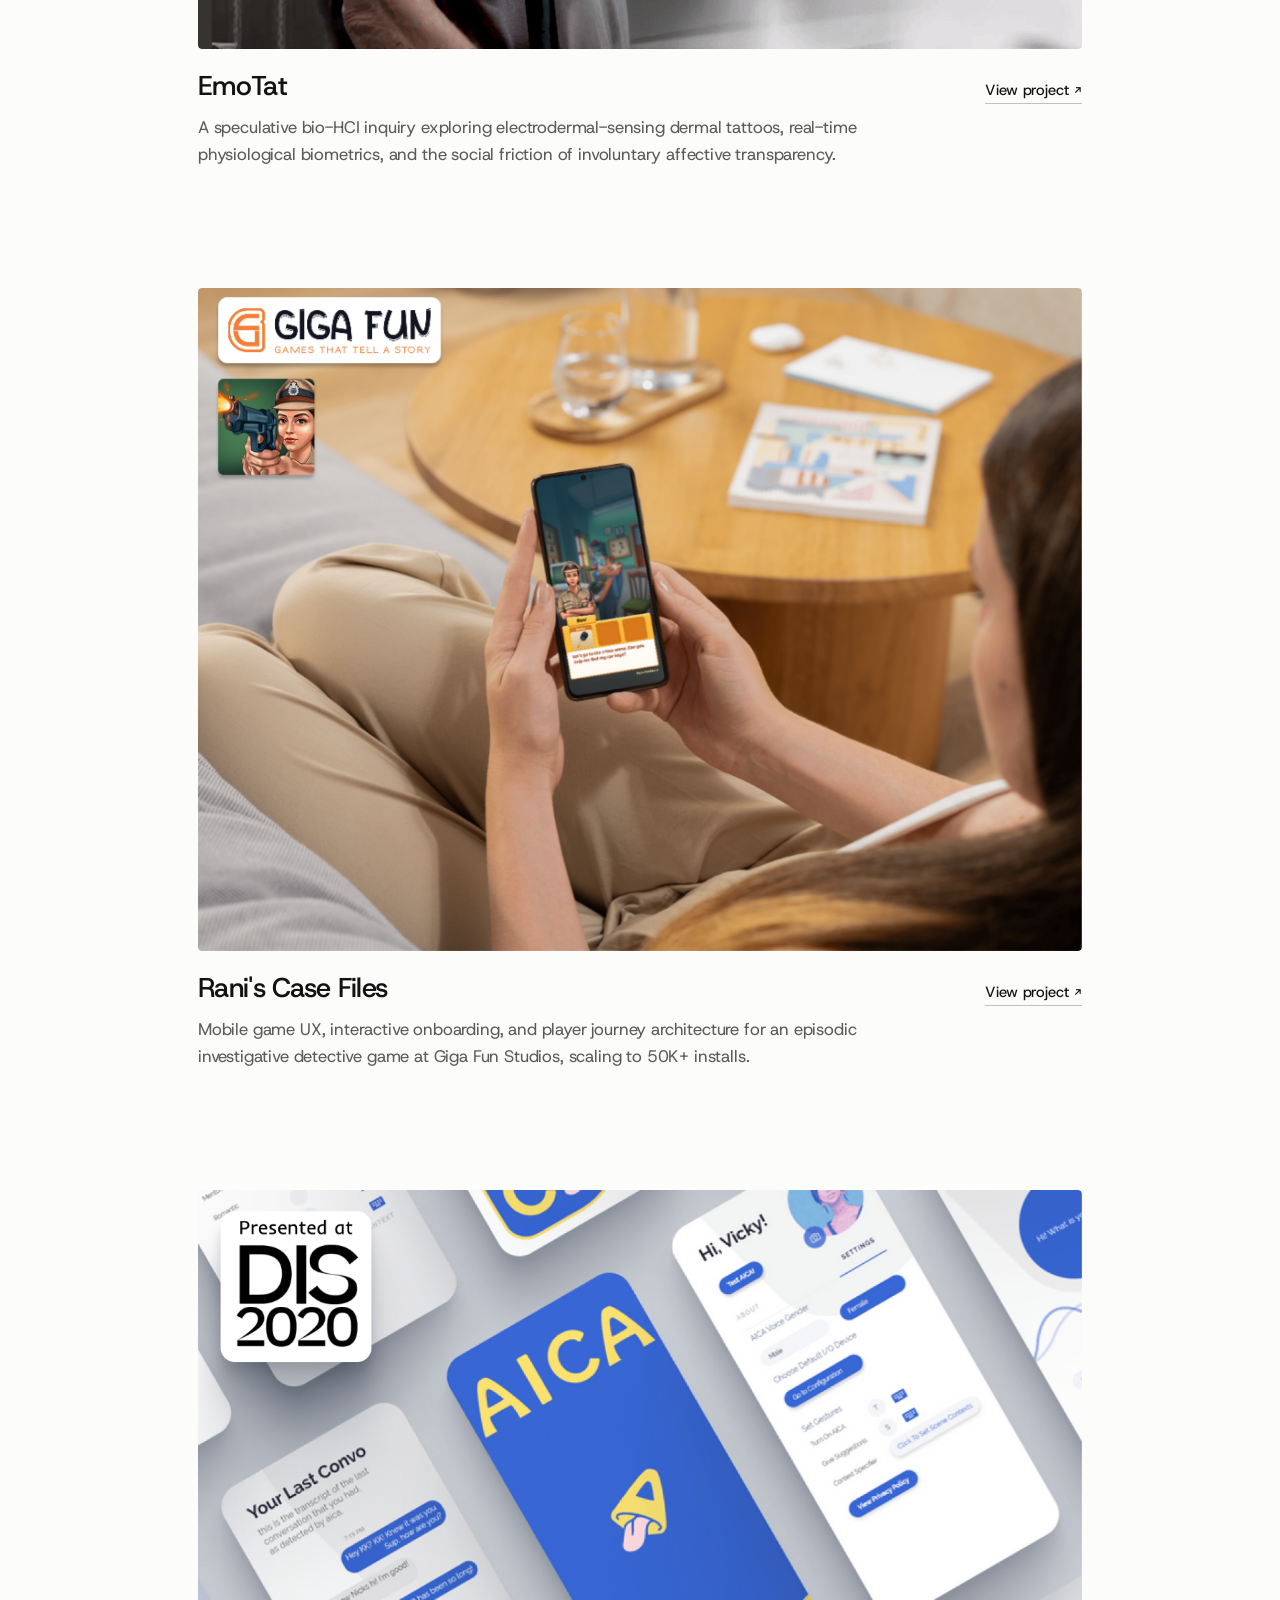
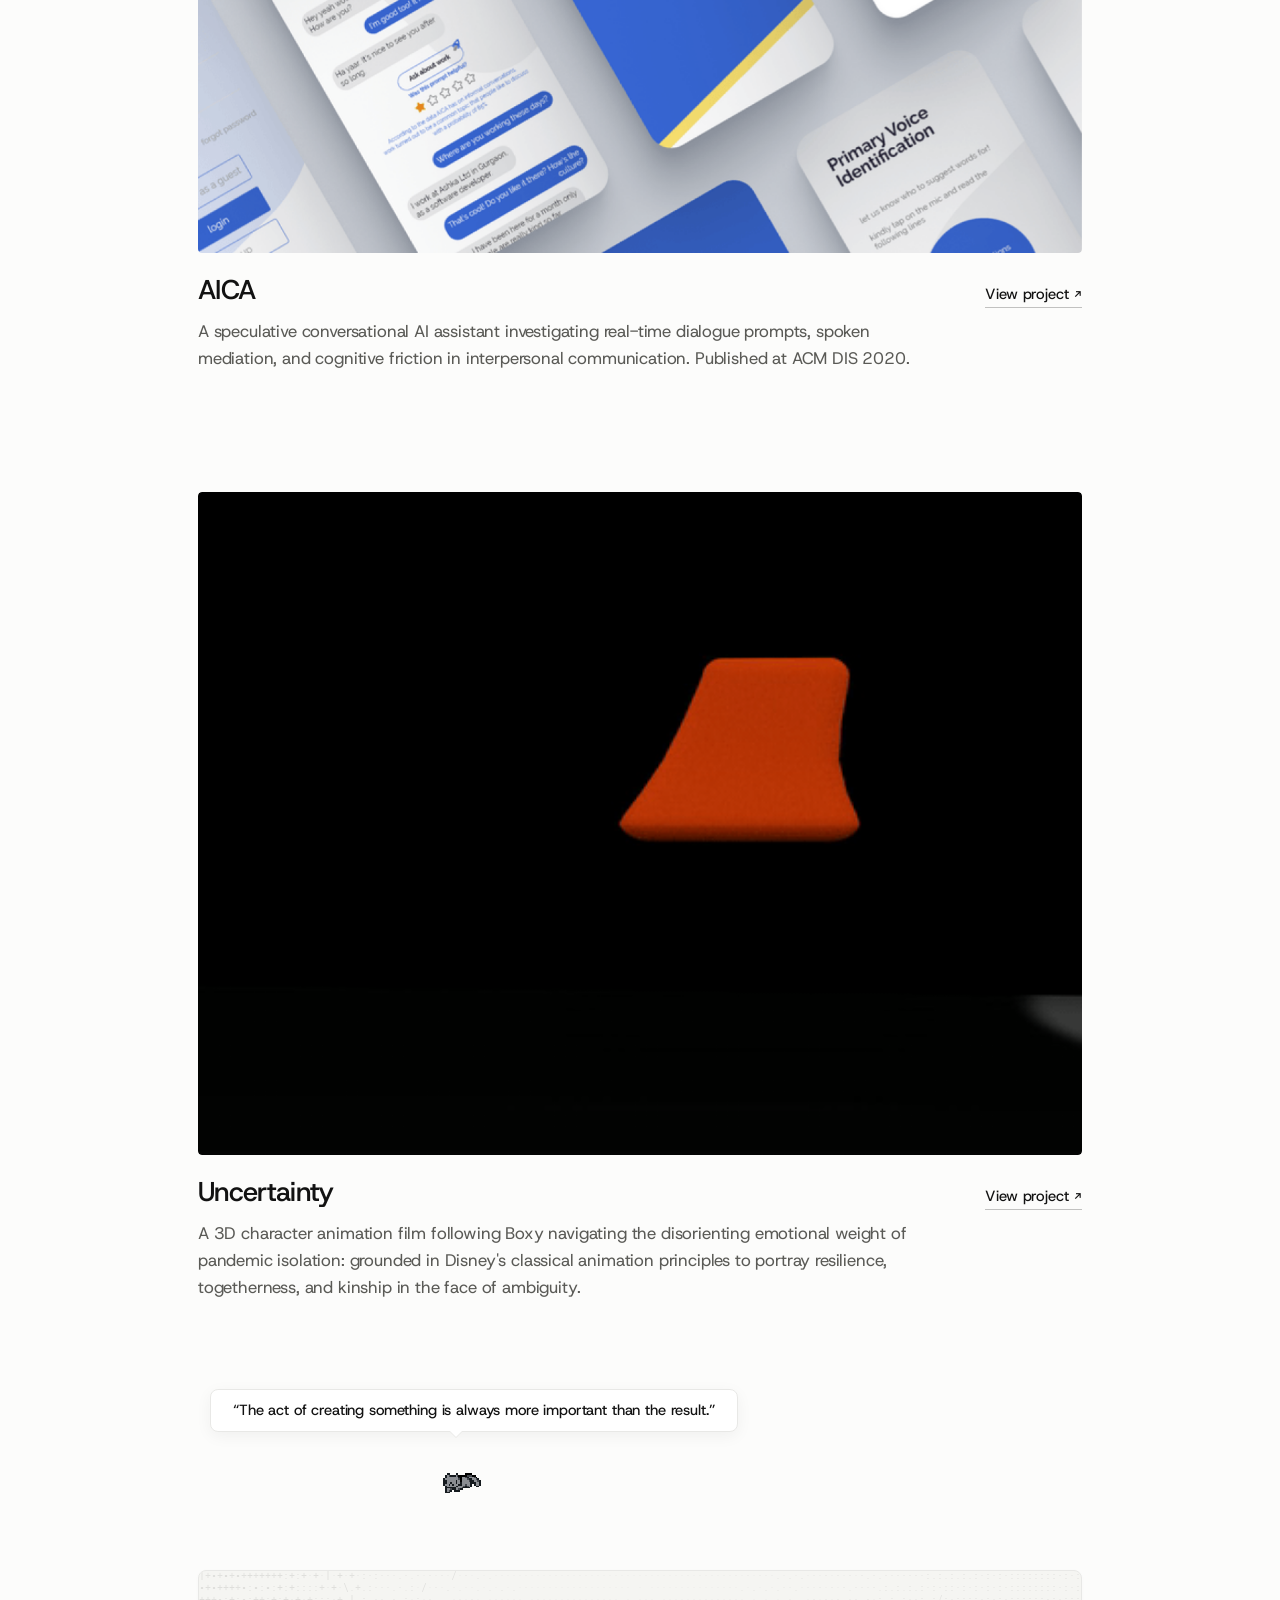
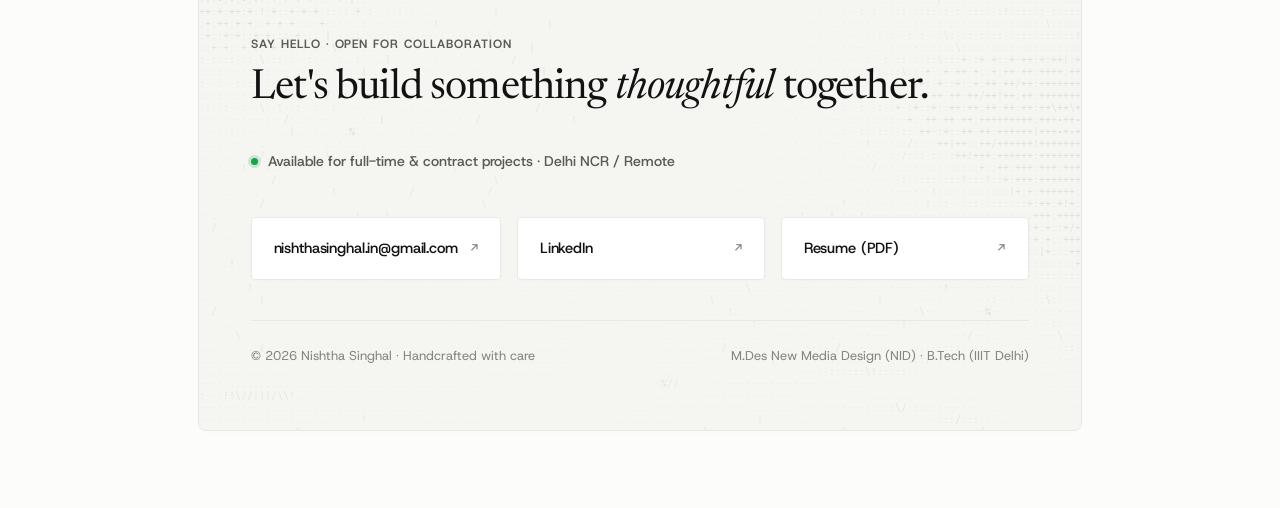
==== commit ec05d943: "feat: add Blinkit Household Cart project card, case study, and interactive prototype" ====
--- a/index.html
+++ b/index.html
@@ -49,7 +49,33 @@
     <!-- Vertical Project List -->
     <section class="projects-list" aria-label="Selected Projects">
       
-      <!-- 01. Sonder -->
+      <!-- 01. Blinkit · Household Cart -->
+      <article class="project-item fade-in" id="project-blinkit">
+        <a href="BlinkitHouseholdCart.html" class="project-media-link" aria-label="View project Blinkit Household Cart">
+          <div class="project-media-wrapper">
+            <img 
+              src="assets/blinkit-home.png" 
+              alt="Blinkit Household Cart quick commerce feature concept and interactive prototype" 
+              class="project-image"
+              loading="lazy"
+            >
+          </div>
+        </a>
+        <div class="project-meta">
+          <div class="project-header-row">
+            <h2 class="project-title">Blinkit · Household Cart</h2>
+            <a href="BlinkitHouseholdCart.html" class="project-link">
+              <span>View project</span>
+              <span class="link-arrow" aria-hidden="true">↗</span>
+            </a>
+          </div>
+          <p class="project-description">
+            A feature concept for flatmates and partners who order groceries together. In shared homes, one person quietly becomes the coordinator and chases everyone for money, so I designed a shared cart with no admin, an optional ask instead of a wait, and a split that settles itself. Built from 9 interviews and a 21-response survey, with an interactive prototype. An independent concept, not affiliated with Blinkit.
+          </p>
+        </div>
+      </article>
+
+      <!-- 02. Sonder -->
       <article class="project-item fade-in" id="project-sonder">
         <a href="sonder.html" class="project-media-link" aria-label="View project Sonder">
           <div class="project-media-wrapper">
@@ -75,7 +101,7 @@
         </div>
       </article>
 
-      <!-- 02. EmoTat -->
+      <!-- 03. EmoTat -->
       <article class="project-item fade-in" id="project-emotat">
         <a href="emotat.html" class="project-media-link" aria-label="View project EmoTat">
           <div class="project-media-wrapper">
@@ -101,7 +127,7 @@
         </div>
       </article>
 
-      <!-- 03. Rani's Case Files (Shifted to third) -->
+      <!-- 04. Rani's Case Files -->
       <article class="project-item fade-in" id="project-ranis-case-files">
         <a href="https://www.canva.com/design/DAGoM8kq5PM/LdxvCdCKVTW4UfR0I29clQ/view?utm_content=DAGoM8kq5PM&utm_campaign=designshare&utm_medium=link2&utm_source=uniquelinks&utlId=hc1921a8082" target="_blank" rel="noopener noreferrer" class="project-media-link" aria-label="View project Rani's Case Files">
           <div class="project-media-wrapper">
@@ -127,7 +153,7 @@
         </div>
       </article>
 
-      <!-- 04. AICA -->
+      <!-- 05. AICA -->
       <article class="project-item fade-in" id="project-aica">
         <a href="aica.html" class="project-media-link" aria-label="View project AICA">
           <div class="project-media-wrapper">
@@ -153,7 +179,7 @@
         </div>
       </article>
 
-      <!-- 05. Uncertainty (Moved to the end) -->
+      <!-- 06. Uncertainty -->
       <article class="project-item fade-in" id="project-uncertainty">
         <a href="https://www.behance.net/gallery/97643781/Uncertainty-3D-Animation" target="_blank" rel="noopener noreferrer" class="project-media-link" aria-label="View project Uncertainty">
           <div class="project-media-wrapper">
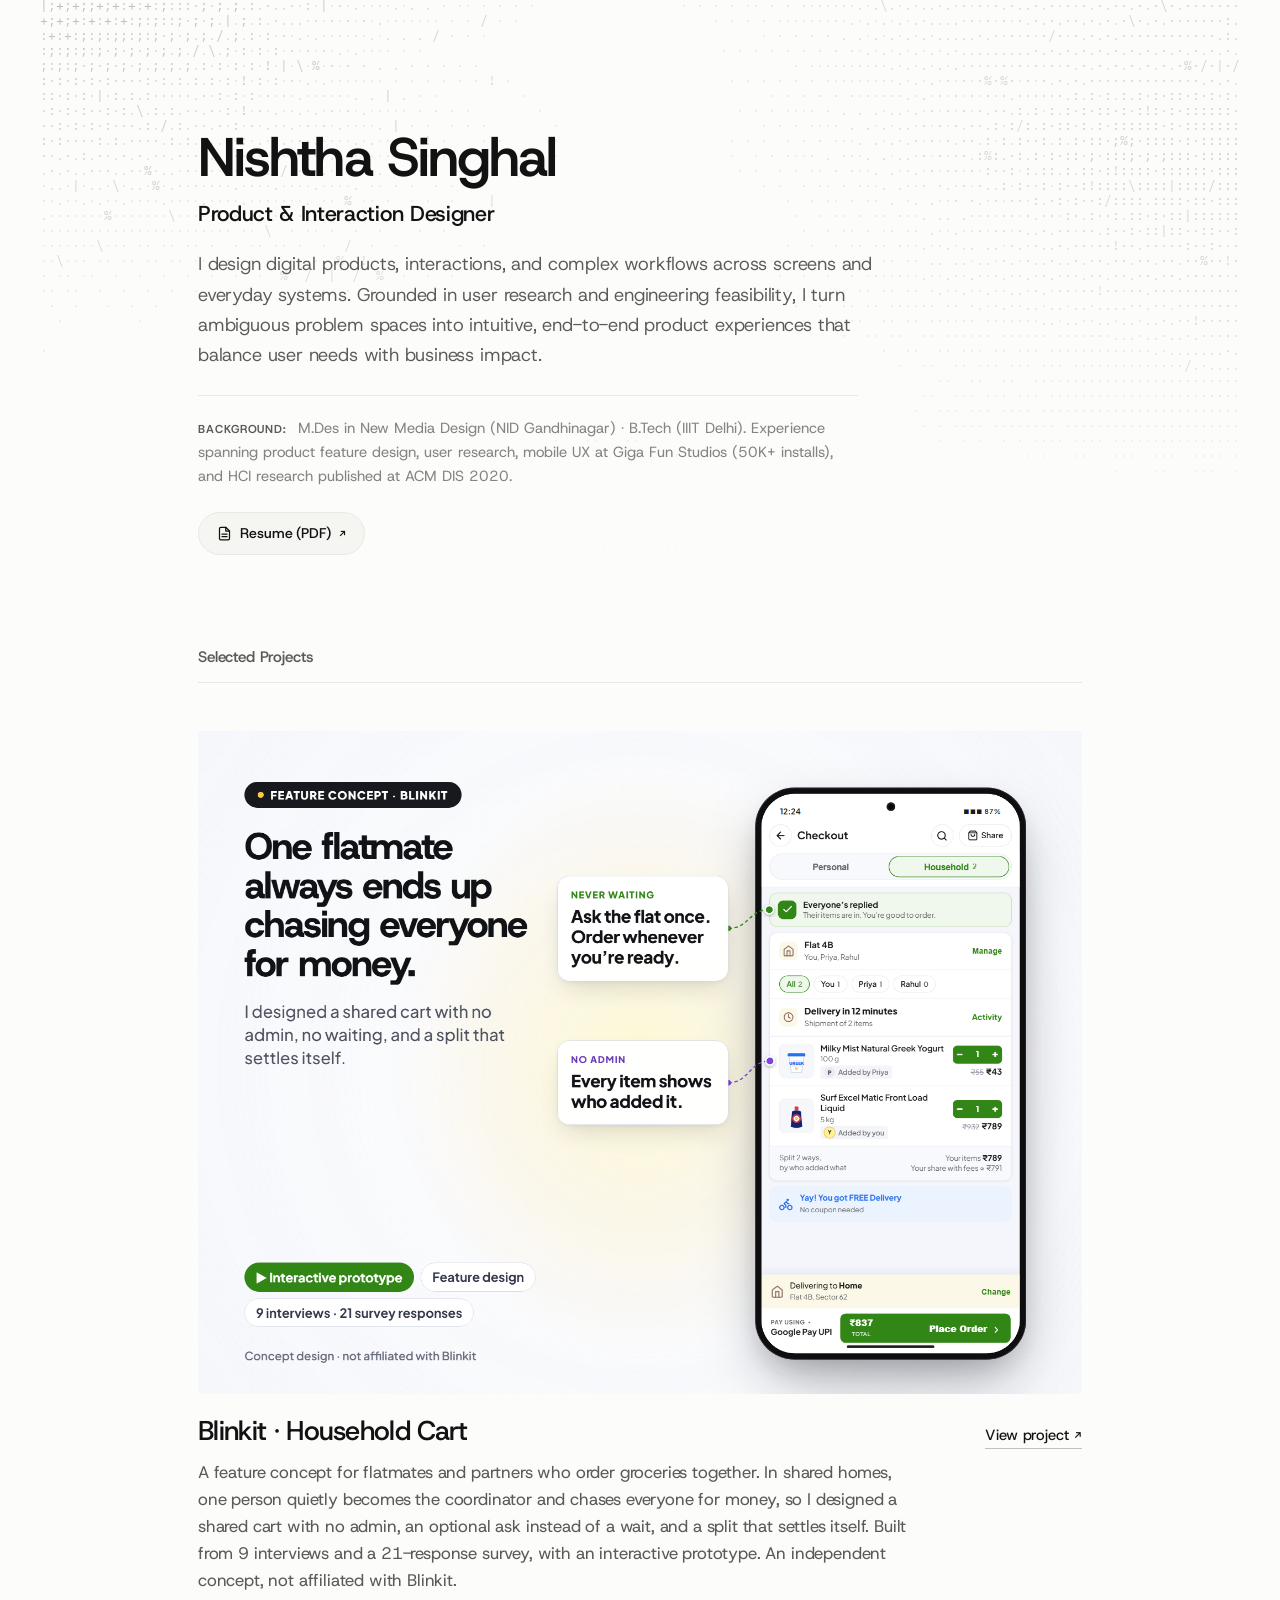
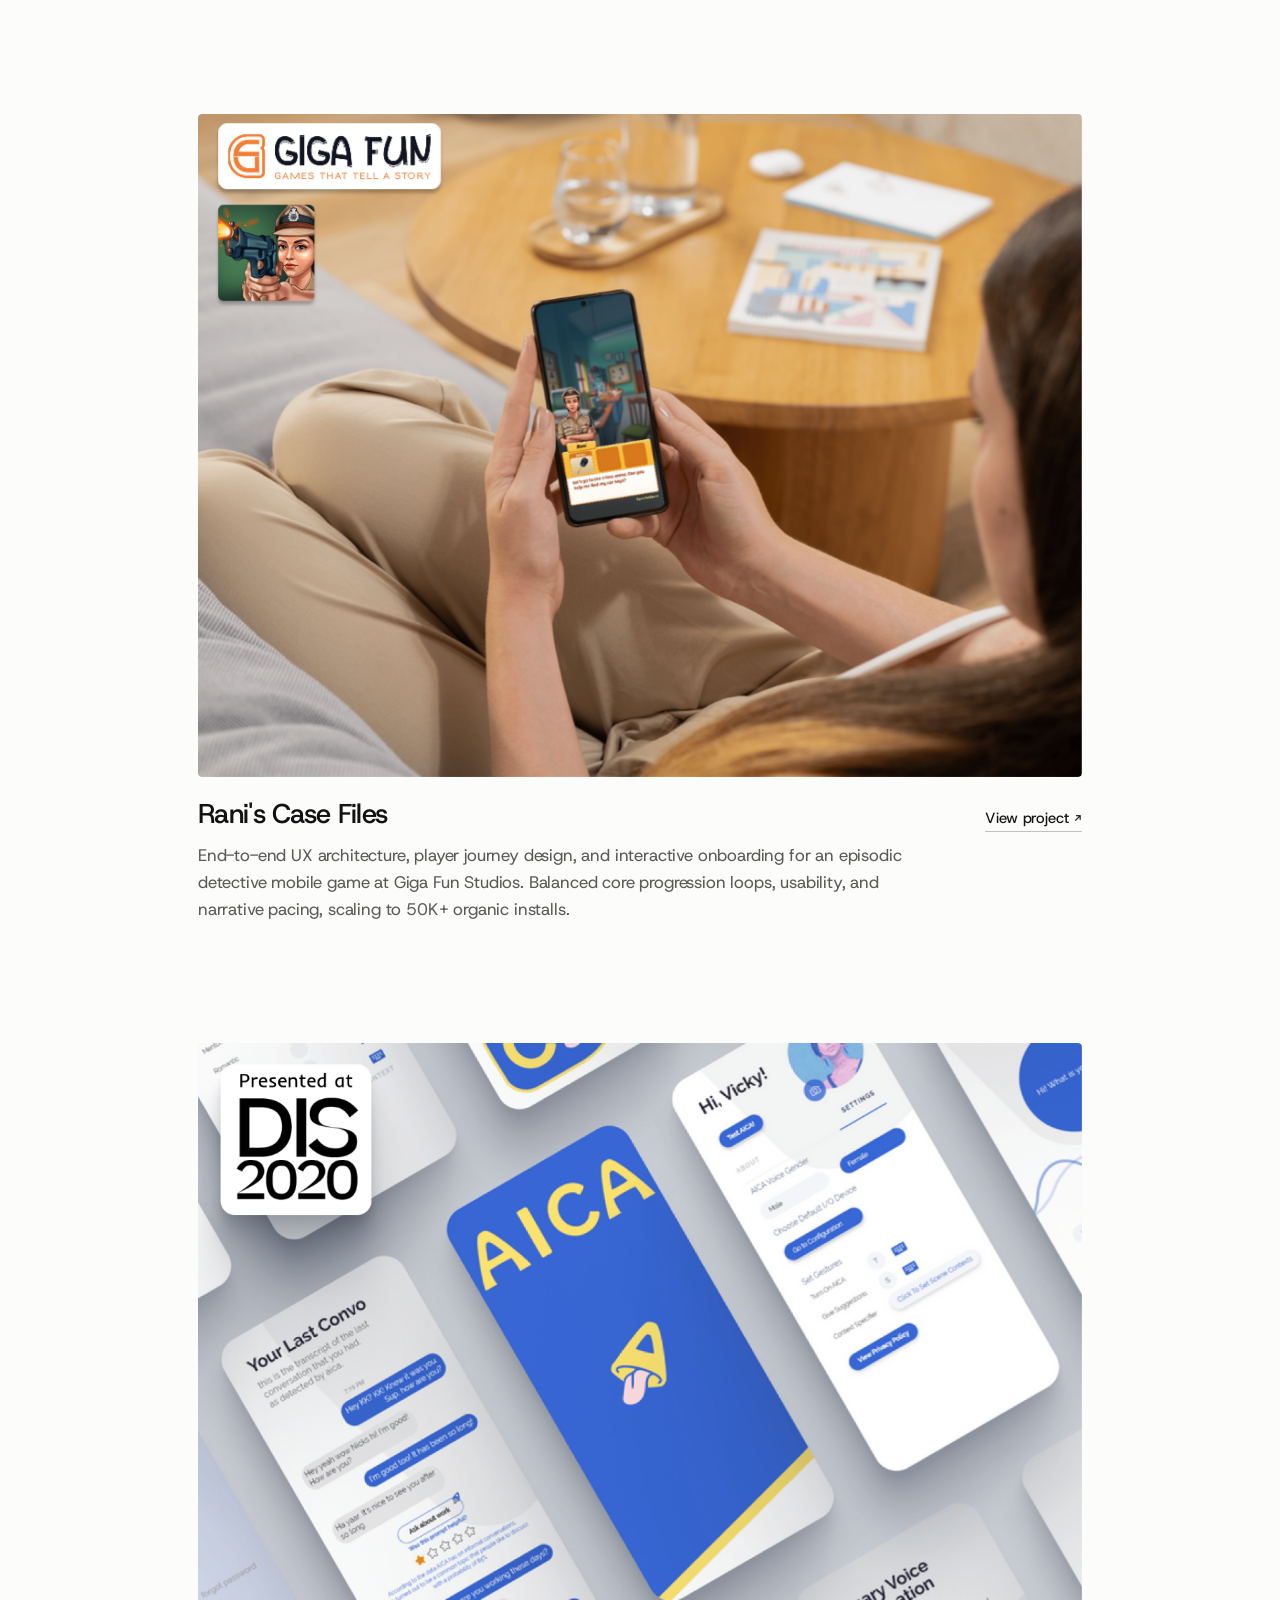
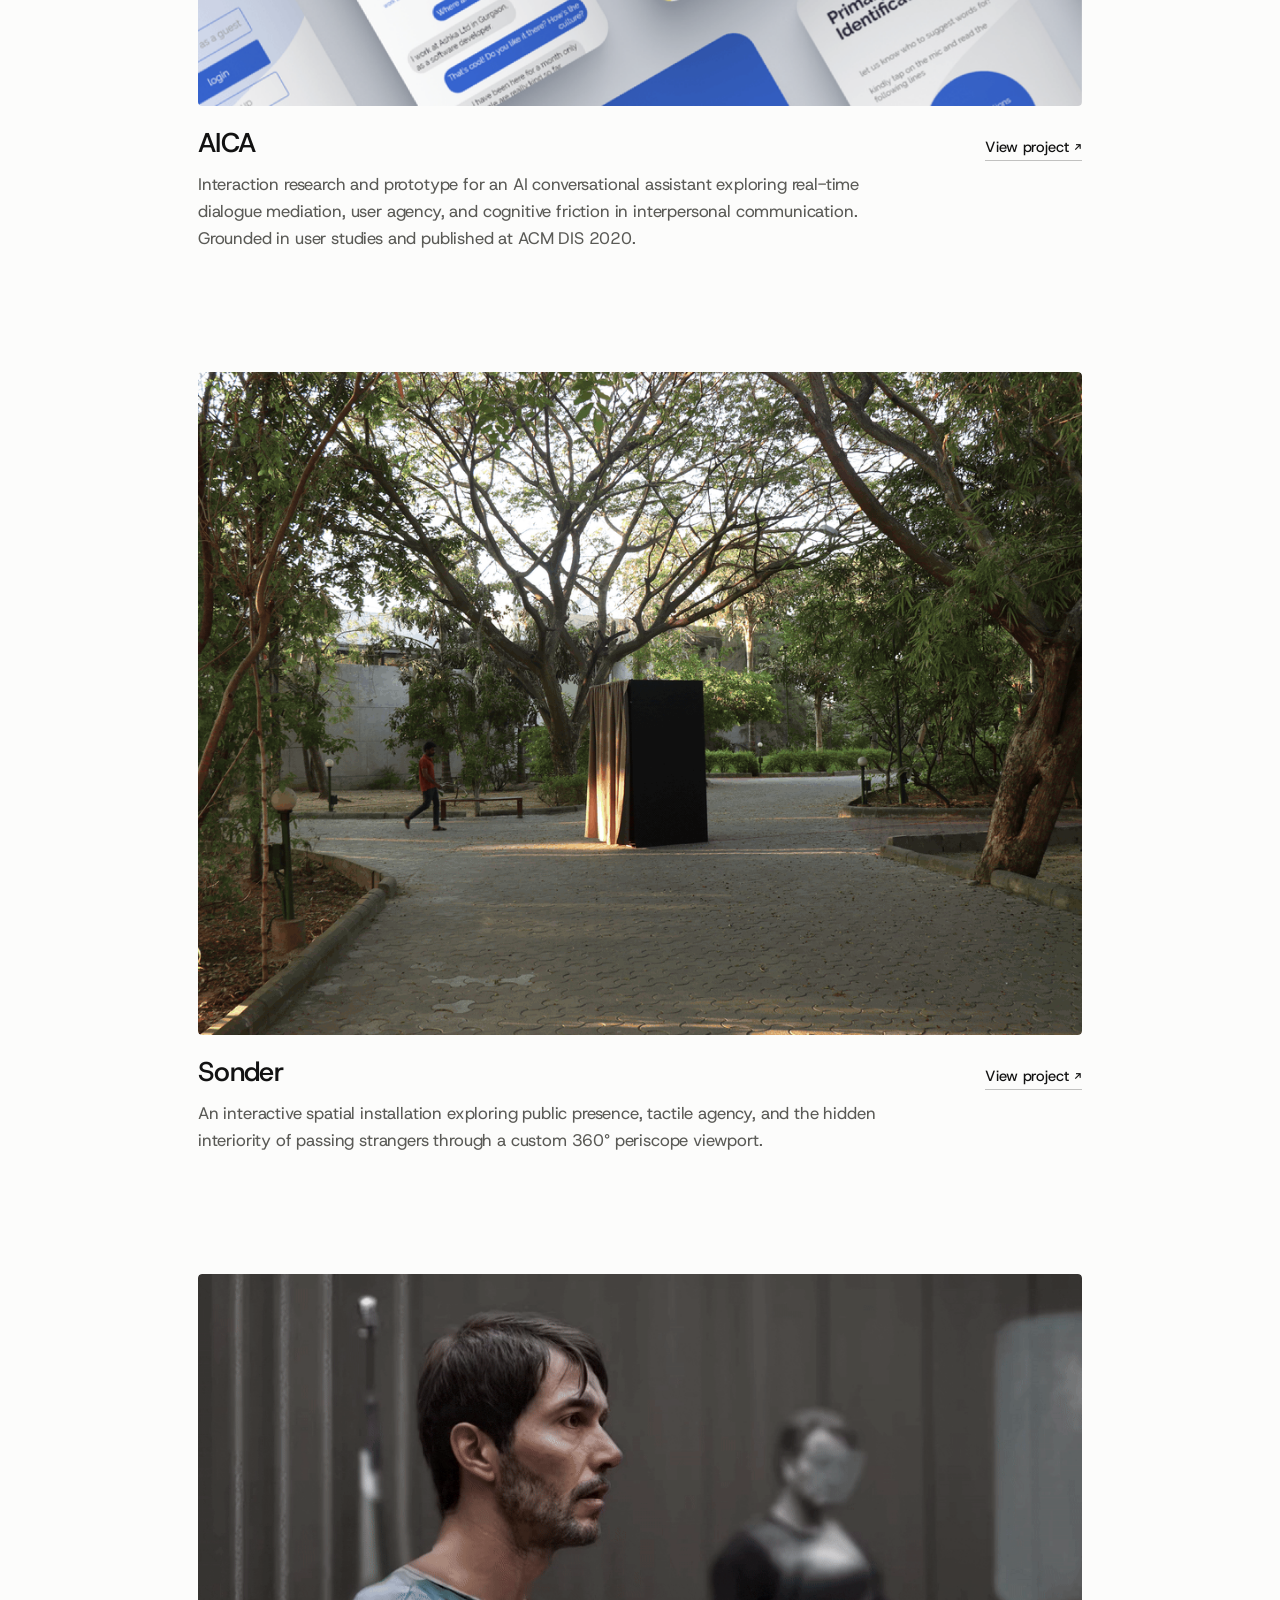
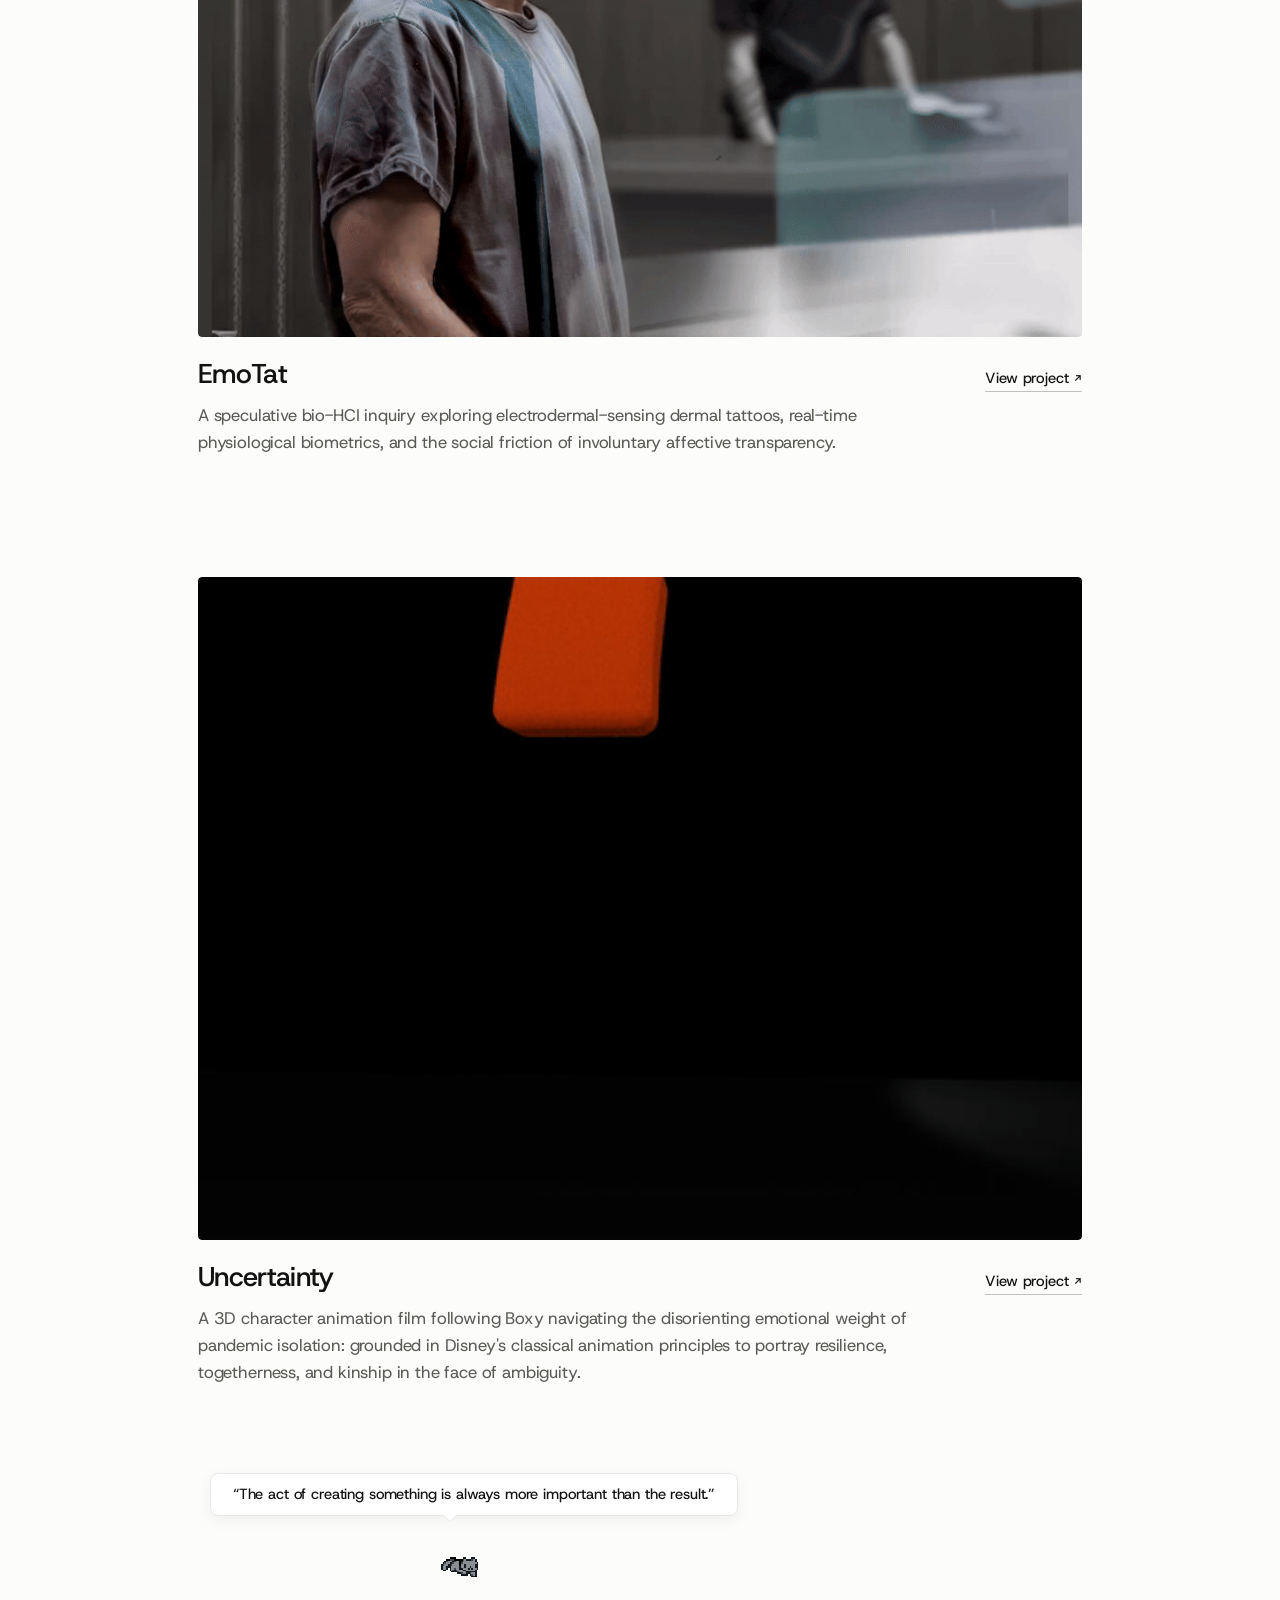
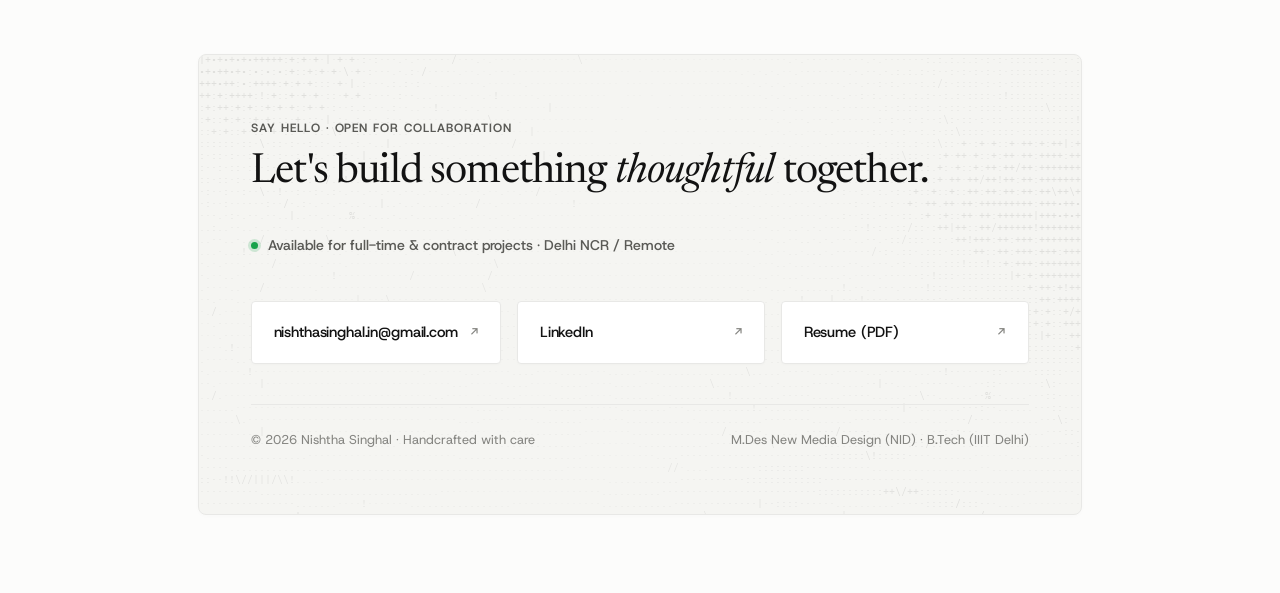
==== commit c3c162fb: "feat(portfolio): reorder projects to surface product case studies first and refine positioning towar" ====
--- a/index.html
+++ b/index.html
@@ -3,8 +3,8 @@
 <head>
   <meta charset="UTF-8">
   <meta name="viewport" content="width=device-width, initial-scale=1.0">
-  <title>Nishtha Singhal · New Media Designer</title>
-  <meta name="description" content="Nishtha Singhal · Interaction and experience designer working across screens, physical spaces, and everyday objects.">
+  <title>Nishtha Singhal · Product &amp; Interaction Designer</title>
+  <meta name="description" content="Nishtha Singhal · Product and interaction designer working across digital products, complex workflows, and physical interfaces.">
   
   <!-- Modern Typefaces: Geist, Host Grotesk, IBM Plex Mono & Single Serif Newsreader -->
   <link rel="preconnect" href="https://fonts.googleapis.com">
@@ -23,13 +23,13 @@
       <div class="hero-content">
         <h1 class="designer-name">Nishtha Singhal</h1>
         <p class="designer-statement">
-          Interaction &amp; Experience Designer
+          Product &amp; Interaction Designer
         </p>
         <p class="designer-description">
-          I design interactions and experiences across screens, physical spaces, and everyday objects. I enjoy exploring how technology shapes human behavior, and making complex systems feel intuitive, tactile, and engaging.
+          I design digital products, interactions, and complex workflows across screens and everyday systems. Grounded in user research and engineering feasibility, I turn ambiguous problem spaces into intuitive, end-to-end product experiences that balance user needs with business impact.
         </p>
         <p class="designer-credentials">
-          <span class="cred-label">Background:</span> M.Des in New Media Design (NID Gandhinagar) · B.Tech (IIIT Delhi). Research published at ACM DIS 2020; experience spanning spatial installations, speculative design, and mobile game UX at Giga Fun Studios.
+          <span class="cred-label">Background:</span> M.Des in New Media Design (NID Gandhinagar) · B.Tech (IIIT Delhi). Experience spanning product feature design, user research, mobile UX at Giga Fun Studios (50K+ installs), and HCI research published at ACM DIS 2020.
         </p>
         <div class="hero-actions">
           <a href="assets/Nishtha_Singhal_Resume.pdf" target="_blank" rel="noopener noreferrer" class="resume-btn" id="resume-btn">
@@ -75,7 +75,59 @@
         </div>
       </article>
 
-      <!-- 02. Sonder -->
+      <!-- 02. Rani's Case Files -->
+      <article class="project-item fade-in" id="project-ranis-case-files">
+        <a href="https://www.canva.com/design/DAGoM8kq5PM/LdxvCdCKVTW4UfR0I29clQ/view?utm_content=DAGoM8kq5PM&utm_campaign=designshare&utm_medium=link2&utm_source=uniquelinks&utlId=hc1921a8082" target="_blank" rel="noopener noreferrer" class="project-media-link" aria-label="View project Rani's Case Files">
+          <div class="project-media-wrapper">
+            <img 
+              src="assets/ranis-case-files.png" 
+              alt="Rani's Case Files mobile game UX and narrative design" 
+              class="project-image"
+              loading="lazy"
+            >
+          </div>
+        </a>
+        <div class="project-meta">
+          <div class="project-header-row">
+            <h2 class="project-title">Rani's Case Files</h2>
+            <a href="https://www.canva.com/design/DAGoM8kq5PM/LdxvCdCKVTW4UfR0I29clQ/view?utm_content=DAGoM8kq5PM&utm_campaign=designshare&utm_medium=link2&utm_source=uniquelinks&utlId=hc1921a8082" target="_blank" rel="noopener noreferrer" class="project-link">
+              <span>View project</span>
+              <span class="link-arrow" aria-hidden="true">↗</span>
+            </a>
+          </div>
+          <p class="project-description">
+            End-to-end UX architecture, player journey design, and interactive onboarding for an episodic detective mobile game at Giga Fun Studios. Balanced core progression loops, usability, and narrative pacing, scaling to 50K+ organic installs.
+          </p>
+        </div>
+      </article>
+
+      <!-- 03. AICA -->
+      <article class="project-item fade-in" id="project-aica">
+        <a href="aica.html" class="project-media-link" aria-label="View project AICA">
+          <div class="project-media-wrapper">
+            <img 
+              src="assets/aica.png" 
+              alt="AICA speculative human-AI conversation assistant research interface" 
+              class="project-image"
+              loading="lazy"
+            >
+          </div>
+        </a>
+        <div class="project-meta">
+          <div class="project-header-row">
+            <h2 class="project-title">AICA</h2>
+            <a href="aica.html" class="project-link">
+              <span>View project</span>
+              <span class="link-arrow" aria-hidden="true">↗</span>
+            </a>
+          </div>
+          <p class="project-description">
+            Interaction research and prototype for an AI conversational assistant exploring real-time dialogue mediation, user agency, and cognitive friction in interpersonal communication. Grounded in user studies and published at ACM DIS 2020.
+          </p>
+        </div>
+      </article>
+
+      <!-- 04. Sonder -->
       <article class="project-item fade-in" id="project-sonder">
         <a href="sonder.html" class="project-media-link" aria-label="View project Sonder">
           <div class="project-media-wrapper">
@@ -101,7 +153,7 @@
         </div>
       </article>
 
-      <!-- 03. EmoTat -->
+      <!-- 05. EmoTat -->
       <article class="project-item fade-in" id="project-emotat">
         <a href="emotat.html" class="project-media-link" aria-label="View project EmoTat">
           <div class="project-media-wrapper">
@@ -123,58 +175,6 @@
           </div>
           <p class="project-description">
             A speculative bio-HCI inquiry exploring electrodermal-sensing dermal tattoos, real-time physiological biometrics, and the social friction of involuntary affective transparency.
-          </p>
-        </div>
-      </article>
-
-      <!-- 04. Rani's Case Files -->
-      <article class="project-item fade-in" id="project-ranis-case-files">
-        <a href="https://www.canva.com/design/DAGoM8kq5PM/LdxvCdCKVTW4UfR0I29clQ/view?utm_content=DAGoM8kq5PM&utm_campaign=designshare&utm_medium=link2&utm_source=uniquelinks&utlId=hc1921a8082" target="_blank" rel="noopener noreferrer" class="project-media-link" aria-label="View project Rani's Case Files">
-          <div class="project-media-wrapper">
-            <img 
-              src="assets/ranis-case-files.png" 
-              alt="Rani's Case Files mobile game UX and narrative design" 
-              class="project-image"
-              loading="lazy"
-            >
-          </div>
-        </a>
-        <div class="project-meta">
-          <div class="project-header-row">
-            <h2 class="project-title">Rani's Case Files</h2>
-            <a href="https://www.canva.com/design/DAGoM8kq5PM/LdxvCdCKVTW4UfR0I29clQ/view?utm_content=DAGoM8kq5PM&utm_campaign=designshare&utm_medium=link2&utm_source=uniquelinks&utlId=hc1921a8082" target="_blank" rel="noopener noreferrer" class="project-link">
-              <span>View project</span>
-              <span class="link-arrow" aria-hidden="true">↗</span>
-            </a>
-          </div>
-          <p class="project-description">
-            Mobile game UX, interactive onboarding, and player journey architecture for an episodic investigative detective game at Giga Fun Studios, scaling to 50K+ installs.
-          </p>
-        </div>
-      </article>
-
-      <!-- 05. AICA -->
-      <article class="project-item fade-in" id="project-aica">
-        <a href="aica.html" class="project-media-link" aria-label="View project AICA">
-          <div class="project-media-wrapper">
-            <img 
-              src="assets/aica.png" 
-              alt="AICA speculative human-AI conversation assistant research interface" 
-              class="project-image"
-              loading="lazy"
-            >
-          </div>
-        </a>
-        <div class="project-meta">
-          <div class="project-header-row">
-            <h2 class="project-title">AICA</h2>
-            <a href="aica.html" class="project-link">
-              <span>View project</span>
-              <span class="link-arrow" aria-hidden="true">↗</span>
-            </a>
-          </div>
-          <p class="project-description">
-            A speculative conversational AI assistant investigating real-time dialogue prompts, spoken mediation, and cognitive friction in interpersonal communication. Published at ACM DIS 2020.
           </p>
         </div>
       </article>
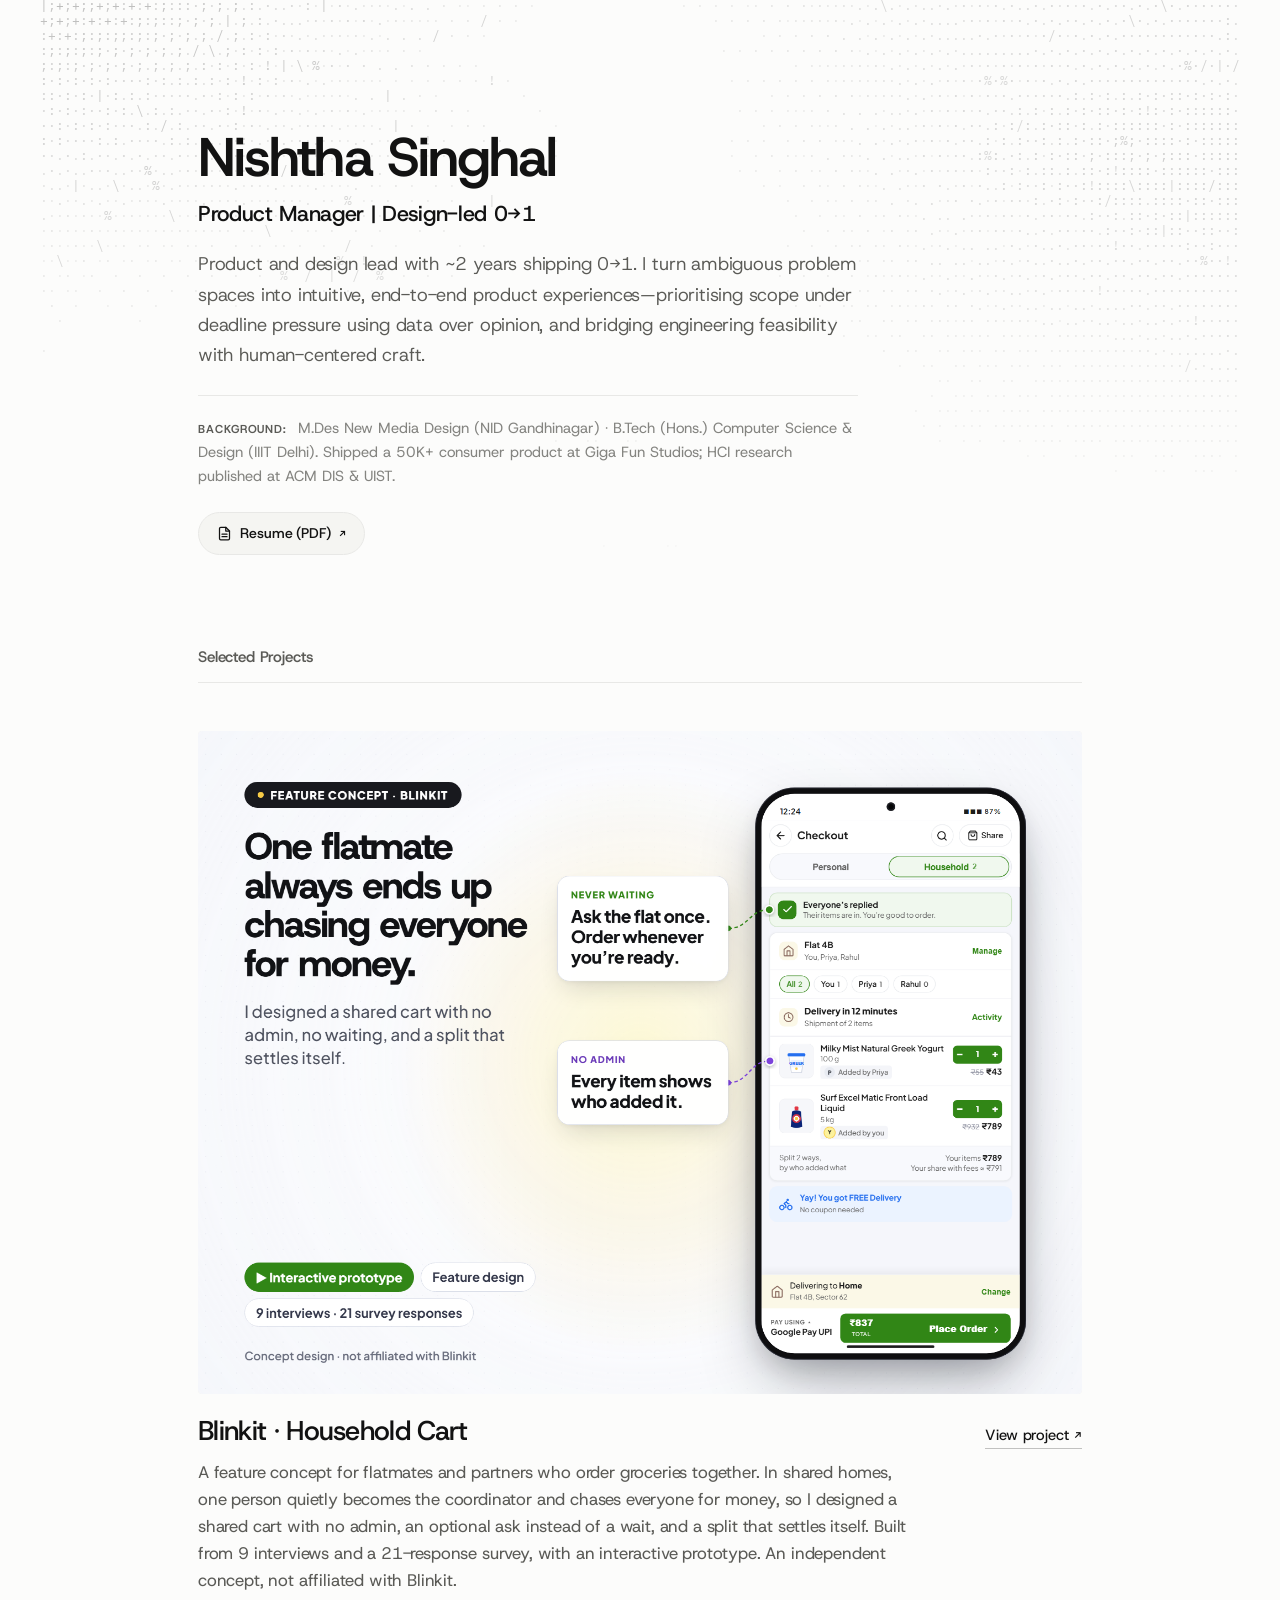
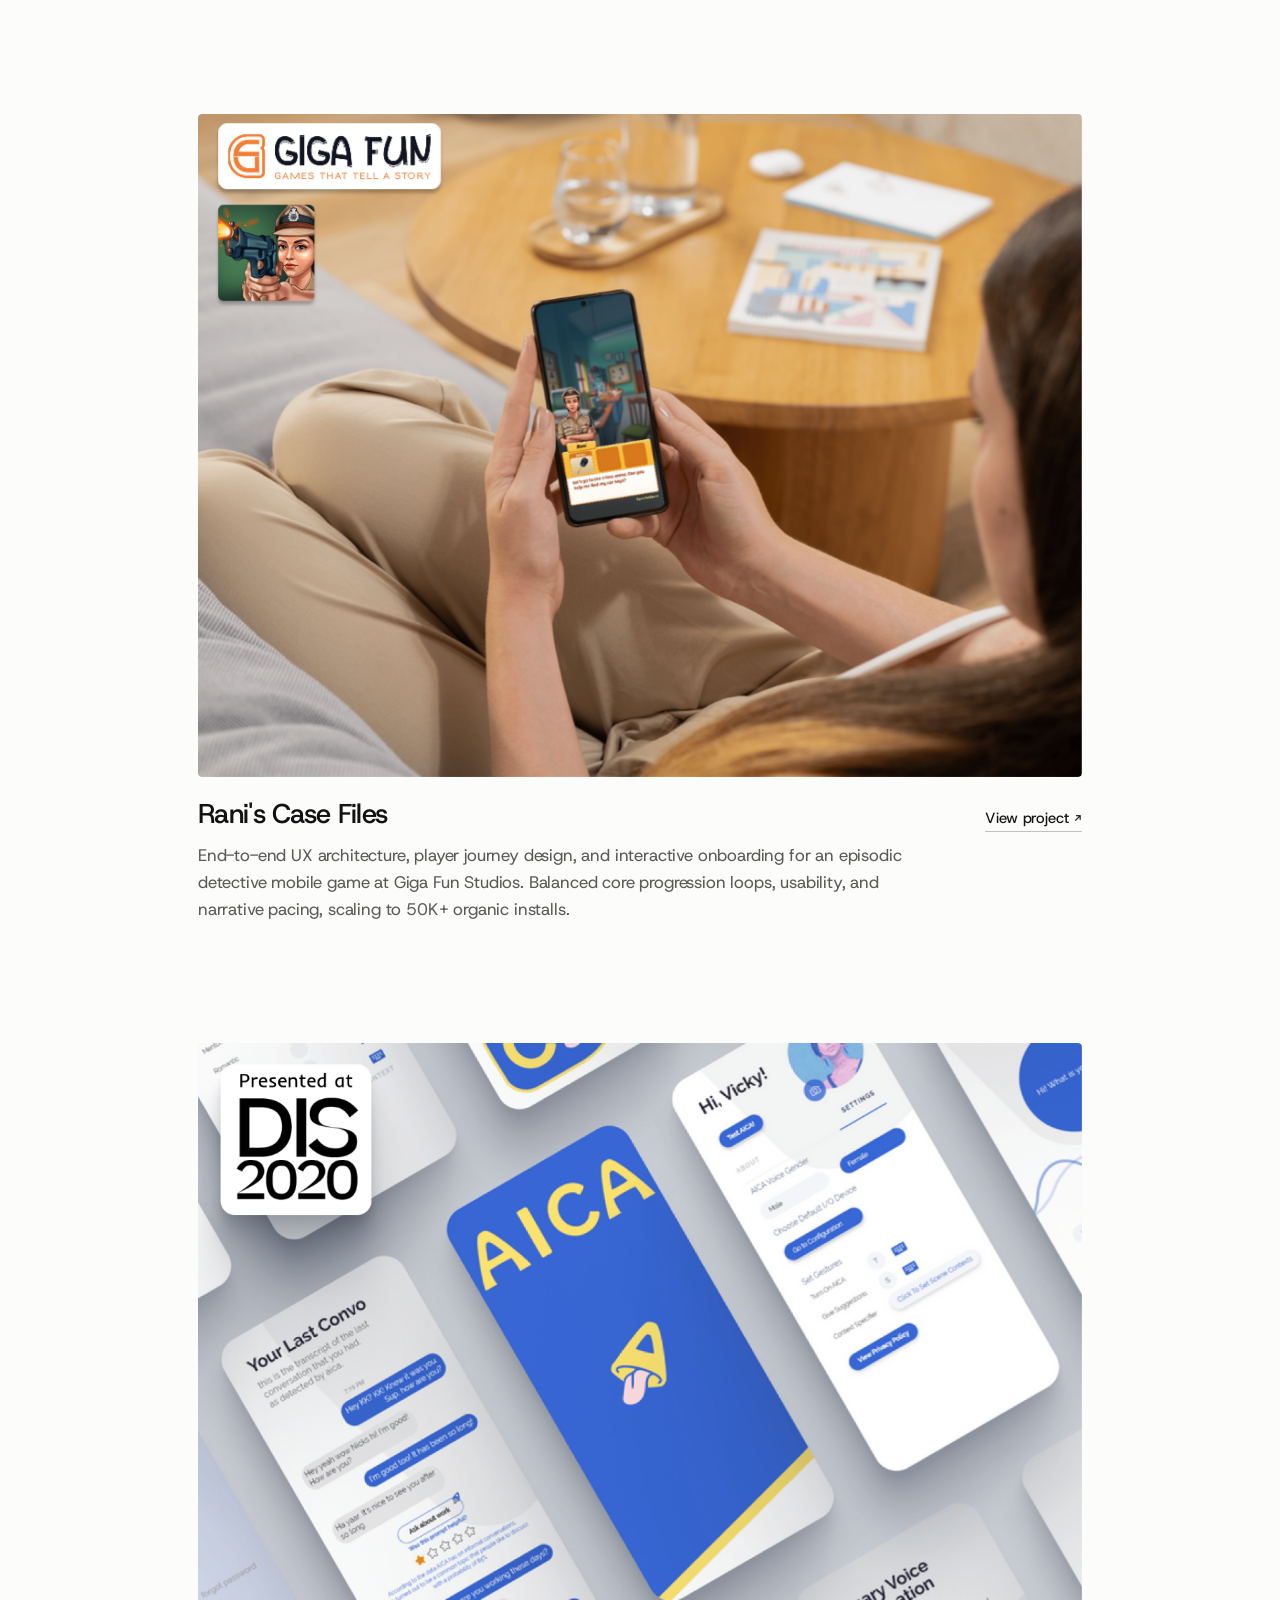
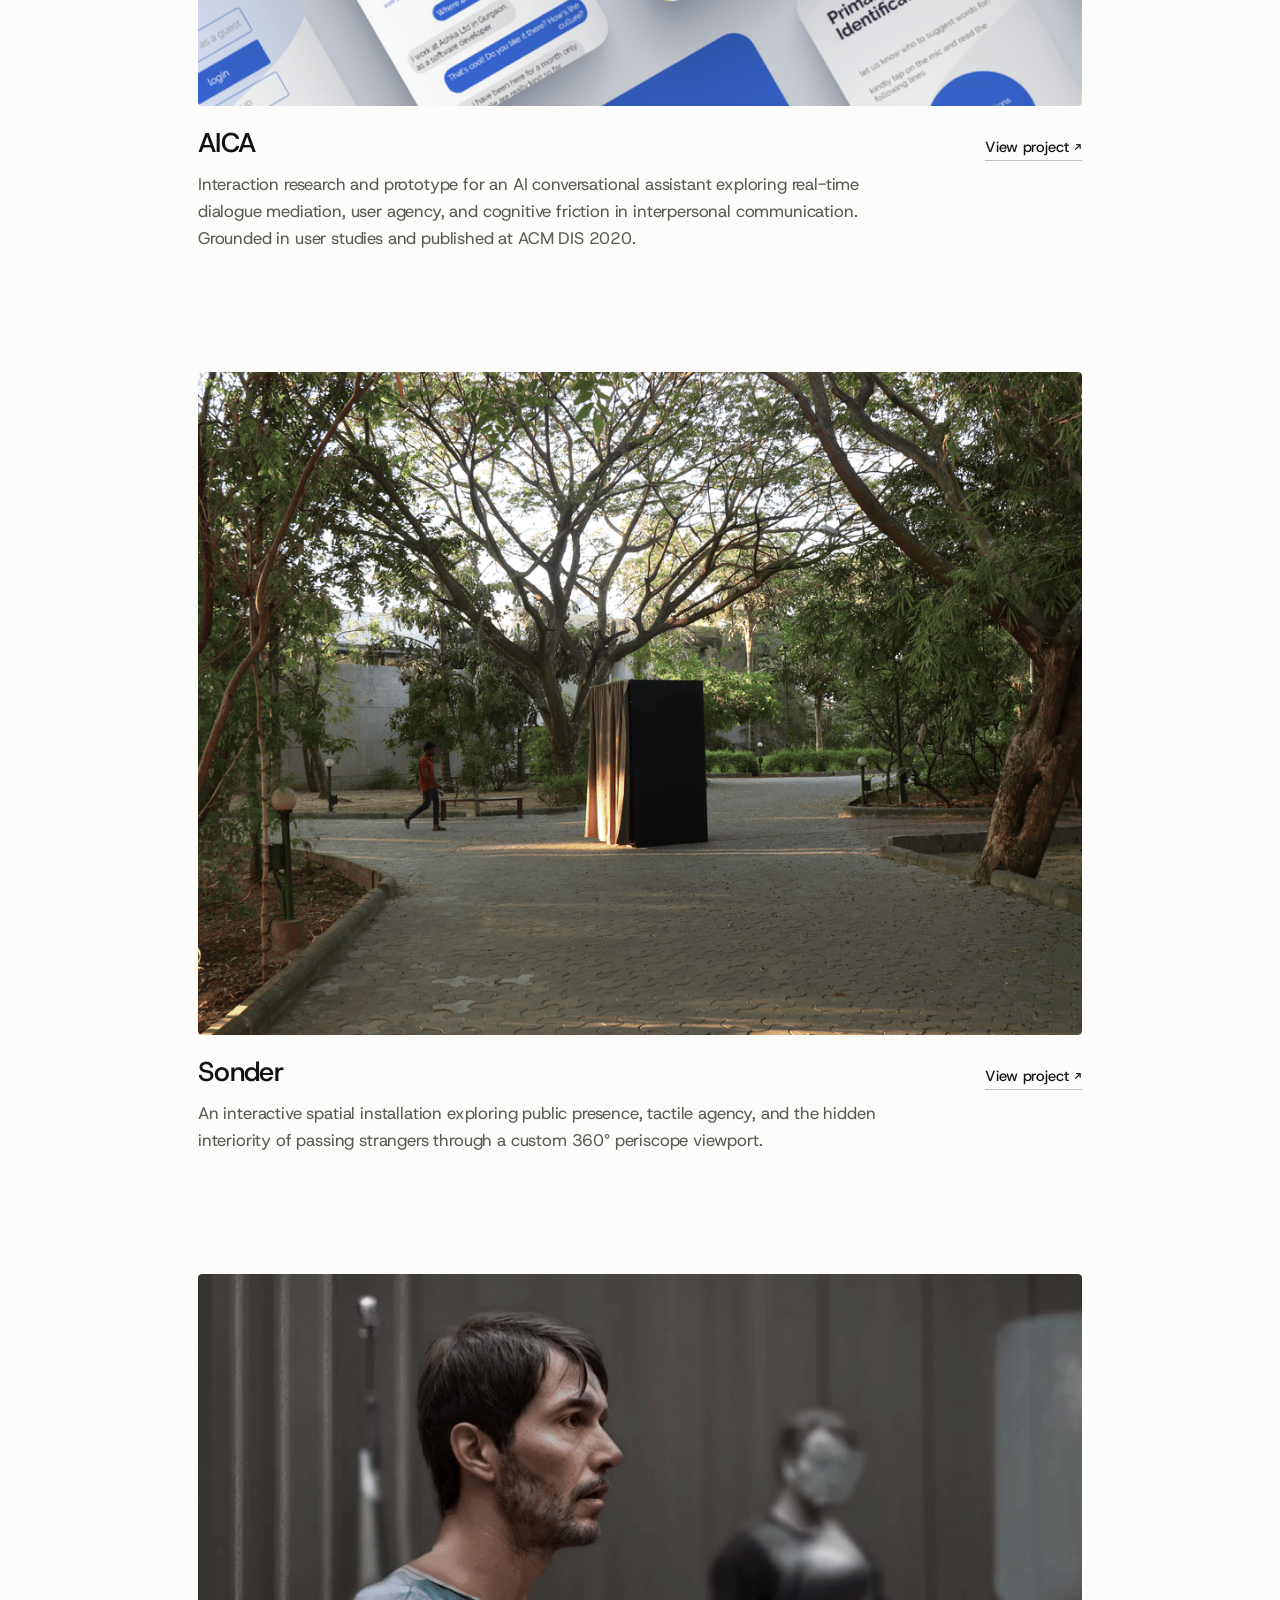
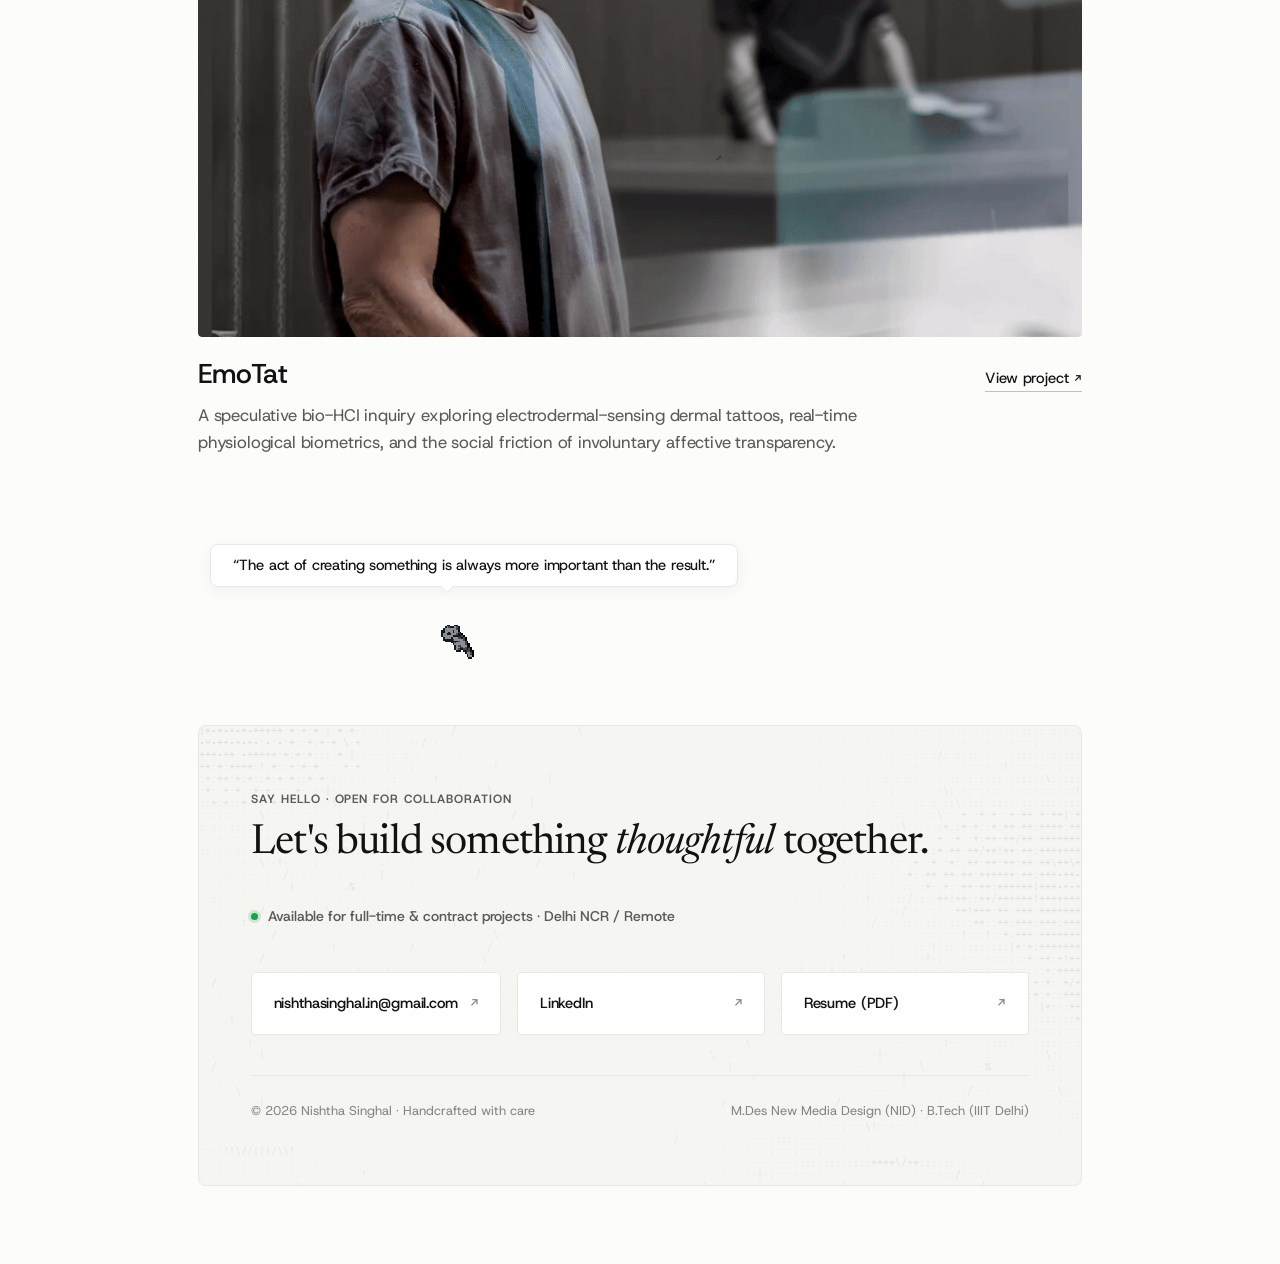
==== commit acd20201: "feat(portfolio): hide uncertainty card, update resume PDF, and align hero positioning with Product M" ====
--- a/index.html
+++ b/index.html
@@ -3,8 +3,8 @@
 <head>
   <meta charset="UTF-8">
   <meta name="viewport" content="width=device-width, initial-scale=1.0">
-  <title>Nishtha Singhal · Product &amp; Interaction Designer</title>
-  <meta name="description" content="Nishtha Singhal · Product and interaction designer working across digital products, complex workflows, and physical interfaces.">
+  <title>Nishtha Singhal · Product Manager | Design-led 0→1</title>
+  <meta name="description" content="Nishtha Singhal · Product Manager &amp; Design Lead with ~2 years shipping 0→1. M.Des from NID, B.Tech (Hons.) from IIIT Delhi. Shipped 50K+ consumer products.">
   
   <!-- Modern Typefaces: Geist, Host Grotesk, IBM Plex Mono & Single Serif Newsreader -->
   <link rel="preconnect" href="https://fonts.googleapis.com">
@@ -23,13 +23,13 @@
       <div class="hero-content">
         <h1 class="designer-name">Nishtha Singhal</h1>
         <p class="designer-statement">
-          Product &amp; Interaction Designer
+          Product Manager | Design-led 0→1
         </p>
         <p class="designer-description">
-          I design digital products, interactions, and complex workflows across screens and everyday systems. Grounded in user research and engineering feasibility, I turn ambiguous problem spaces into intuitive, end-to-end product experiences that balance user needs with business impact.
+          Product and design lead with ~2 years shipping 0→1. I turn ambiguous problem spaces into intuitive, end-to-end product experiences—prioritising scope under deadline pressure using data over opinion, and bridging engineering feasibility with human-centered craft.
         </p>
         <p class="designer-credentials">
-          <span class="cred-label">Background:</span> M.Des in New Media Design (NID Gandhinagar) · B.Tech (IIIT Delhi). Experience spanning product feature design, user research, mobile UX at Giga Fun Studios (50K+ installs), and HCI research published at ACM DIS 2020.
+          <span class="cred-label">Background:</span> M.Des New Media Design (NID Gandhinagar) · B.Tech (Hons.) Computer Science &amp; Design (IIIT Delhi). Shipped a 50K+ consumer product at Giga Fun Studios; HCI research published at ACM DIS &amp; UIST.
         </p>
         <div class="hero-actions">
           <a href="assets/Nishtha_Singhal_Resume.pdf" target="_blank" rel="noopener noreferrer" class="resume-btn" id="resume-btn">
@@ -179,7 +179,7 @@
         </div>
       </article>
 
-      <!-- 06. Uncertainty -->
+      <!-- 06. Uncertainty (Hidden for this version)
       <article class="project-item fade-in" id="project-uncertainty">
         <a href="https://www.behance.net/gallery/97643781/Uncertainty-3D-Animation" target="_blank" rel="noopener noreferrer" class="project-media-link" aria-label="View project Uncertainty">
           <div class="project-media-wrapper">
@@ -204,6 +204,7 @@
           </p>
         </div>
       </article>
+      -->
 
     </section>
 
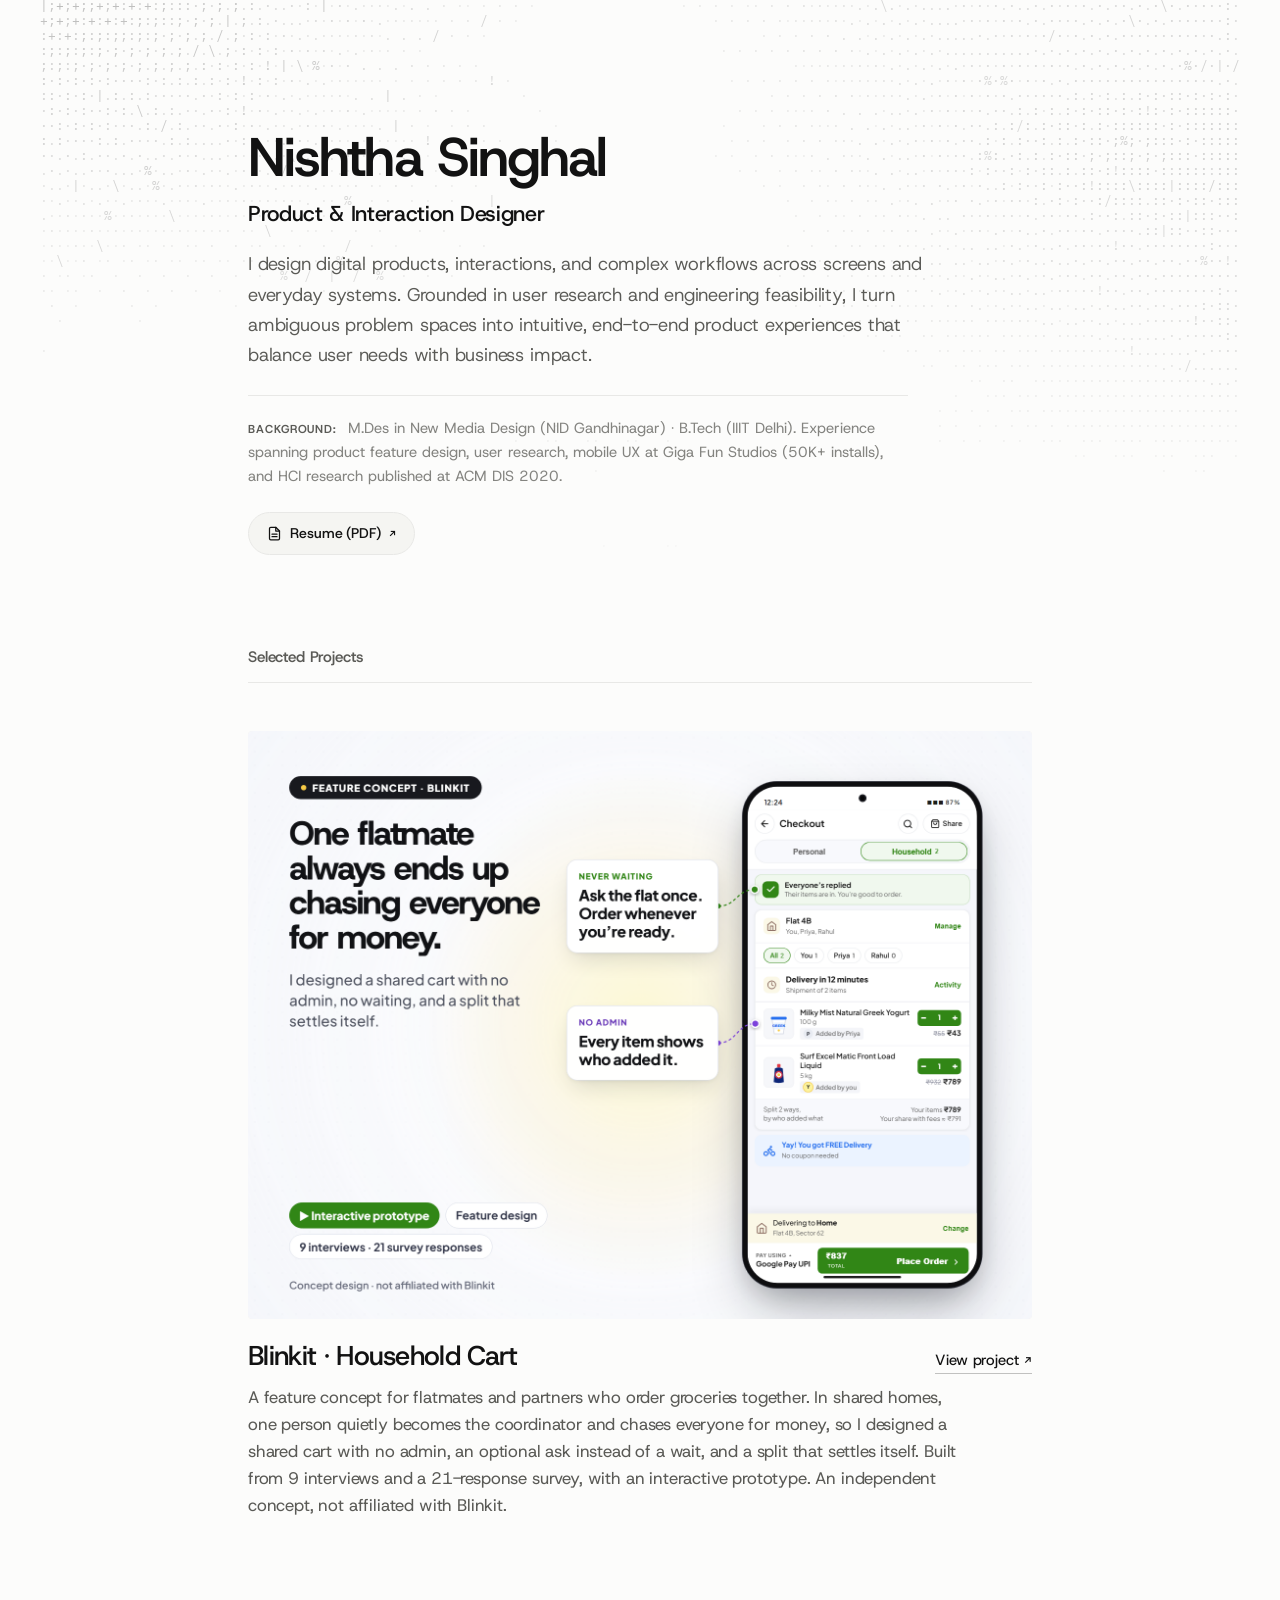
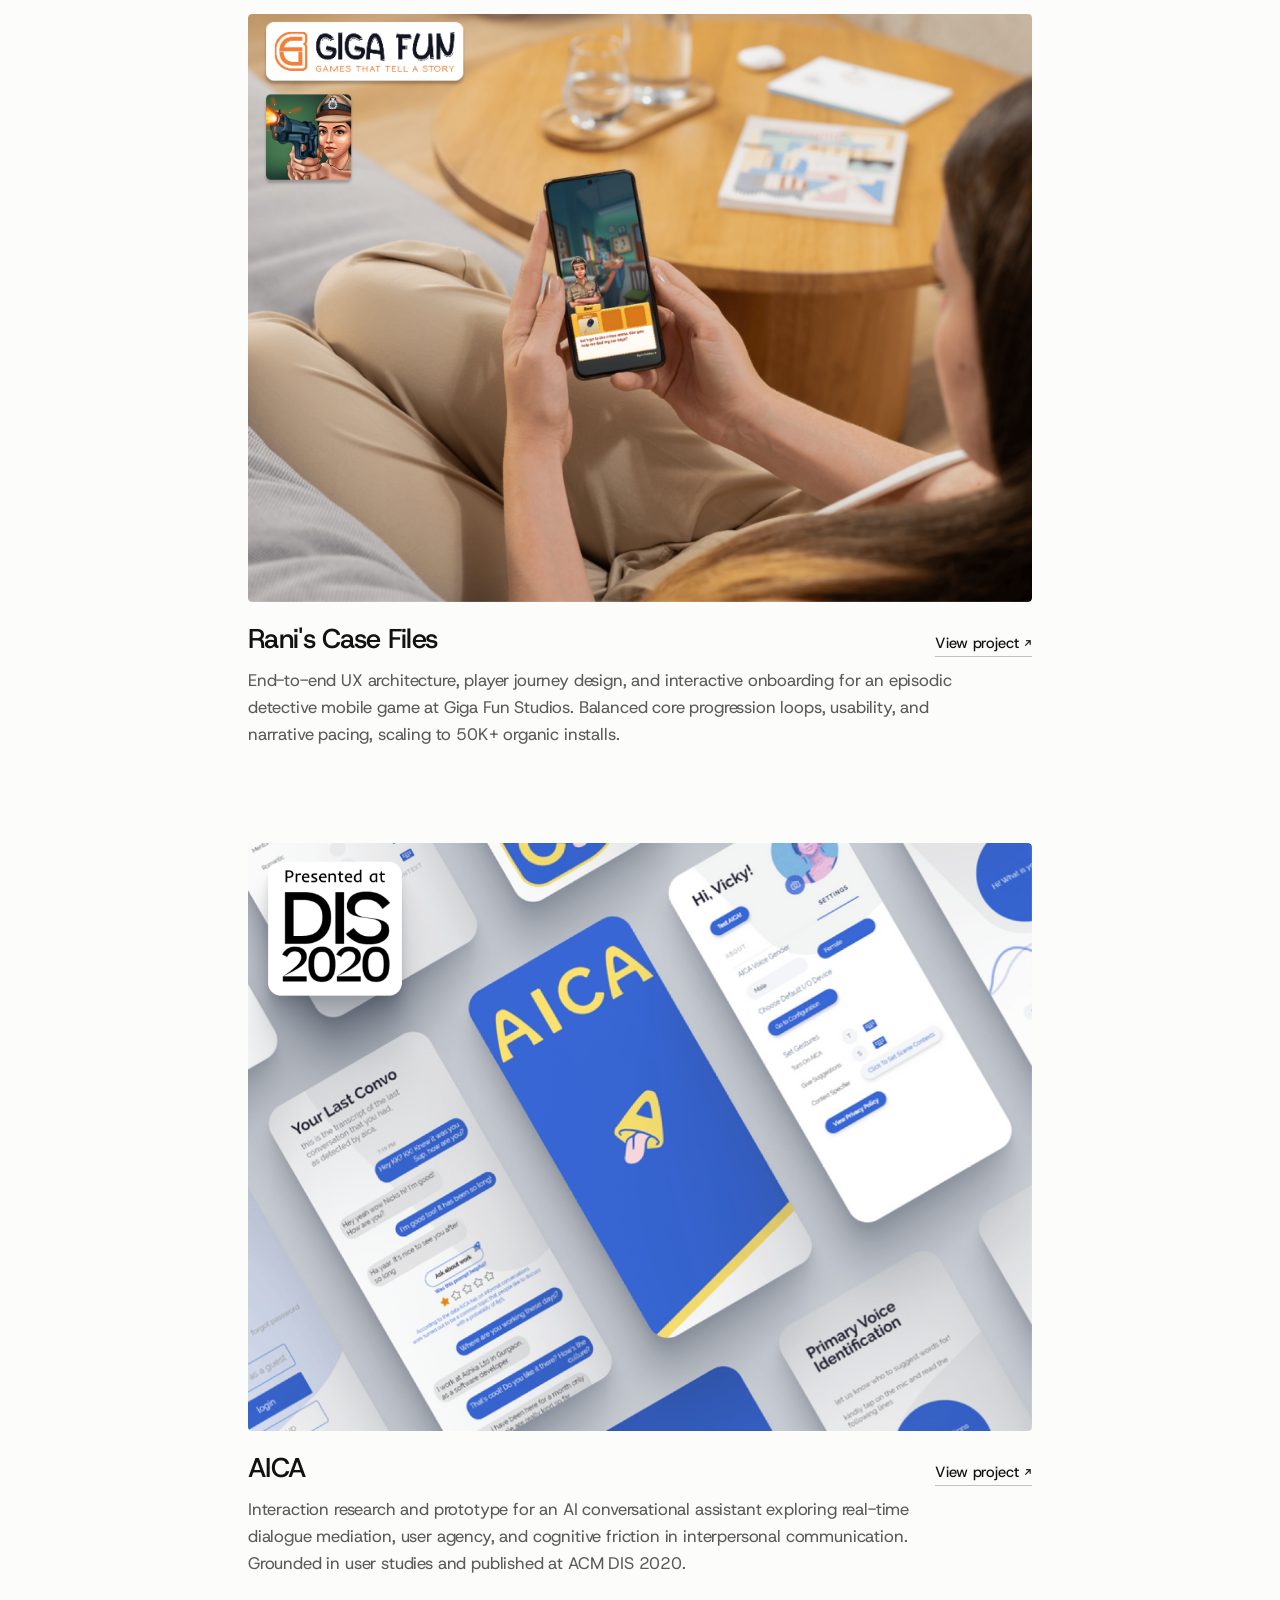
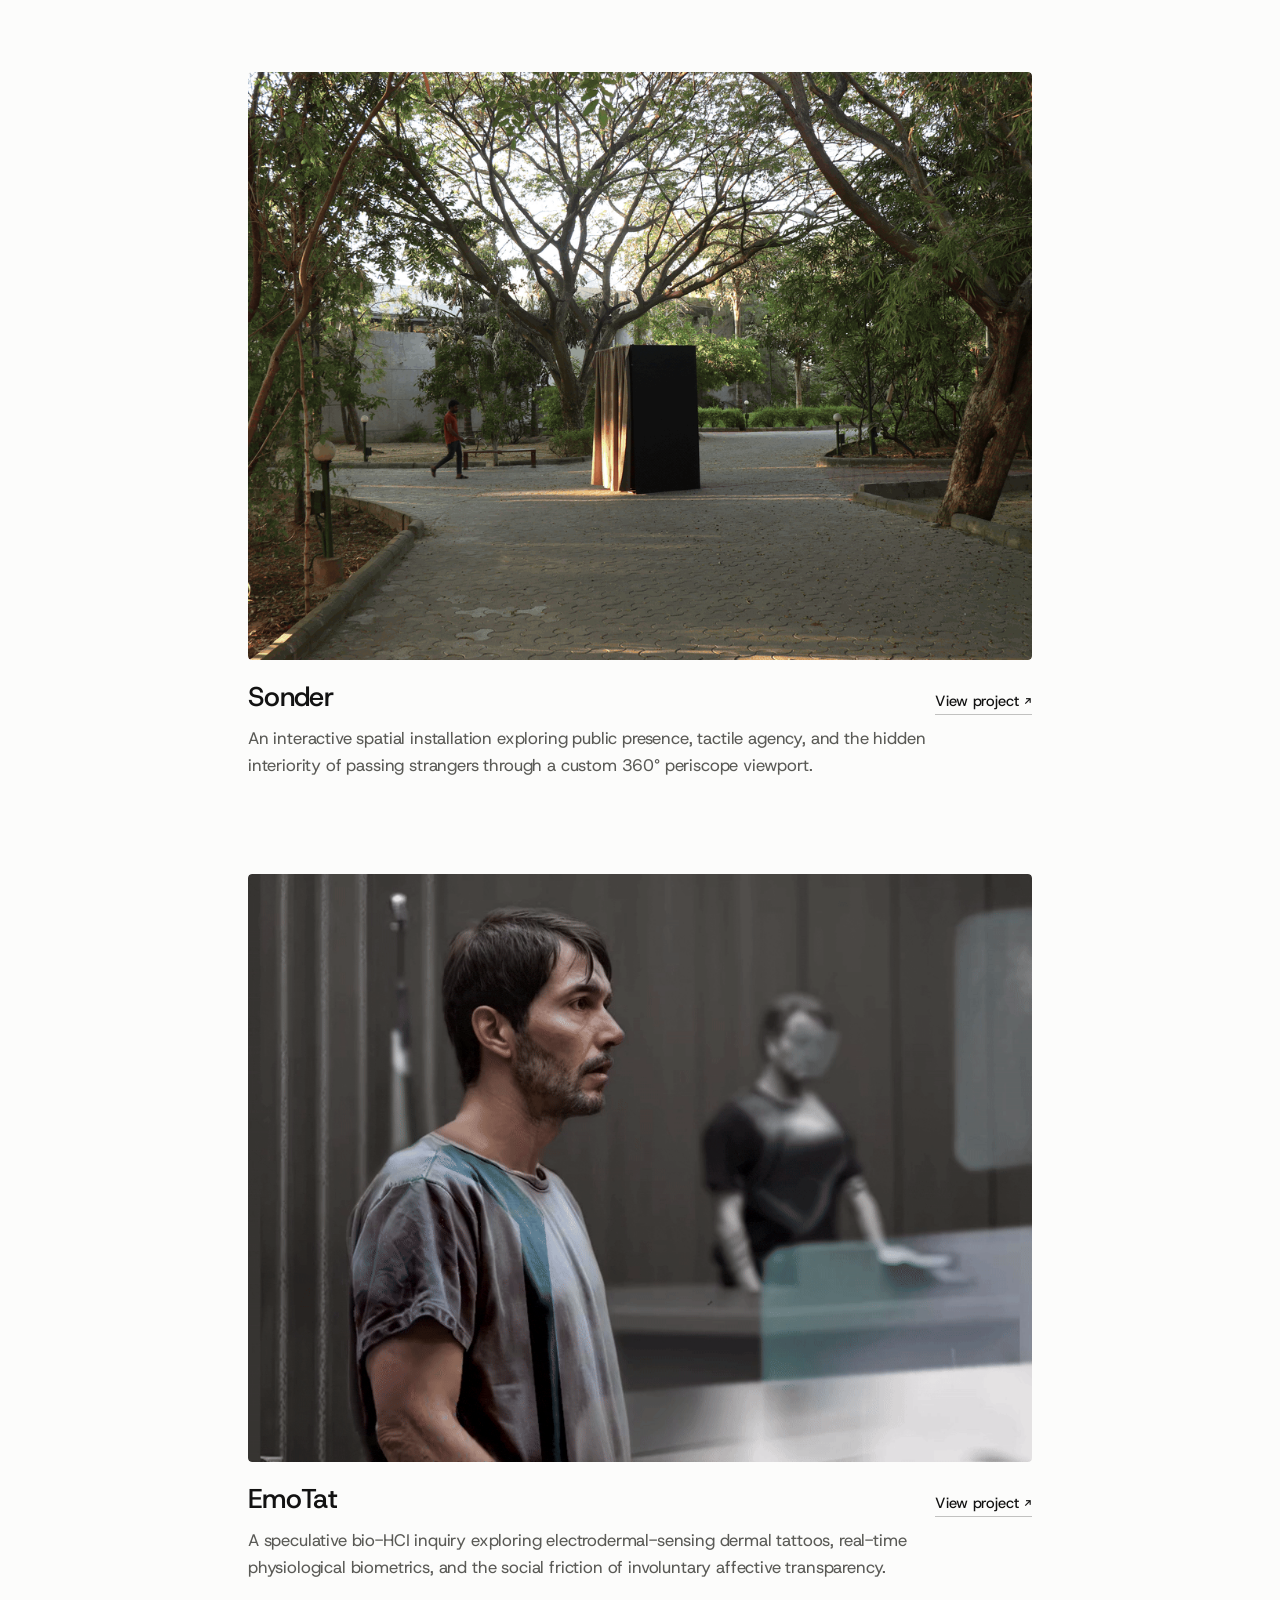
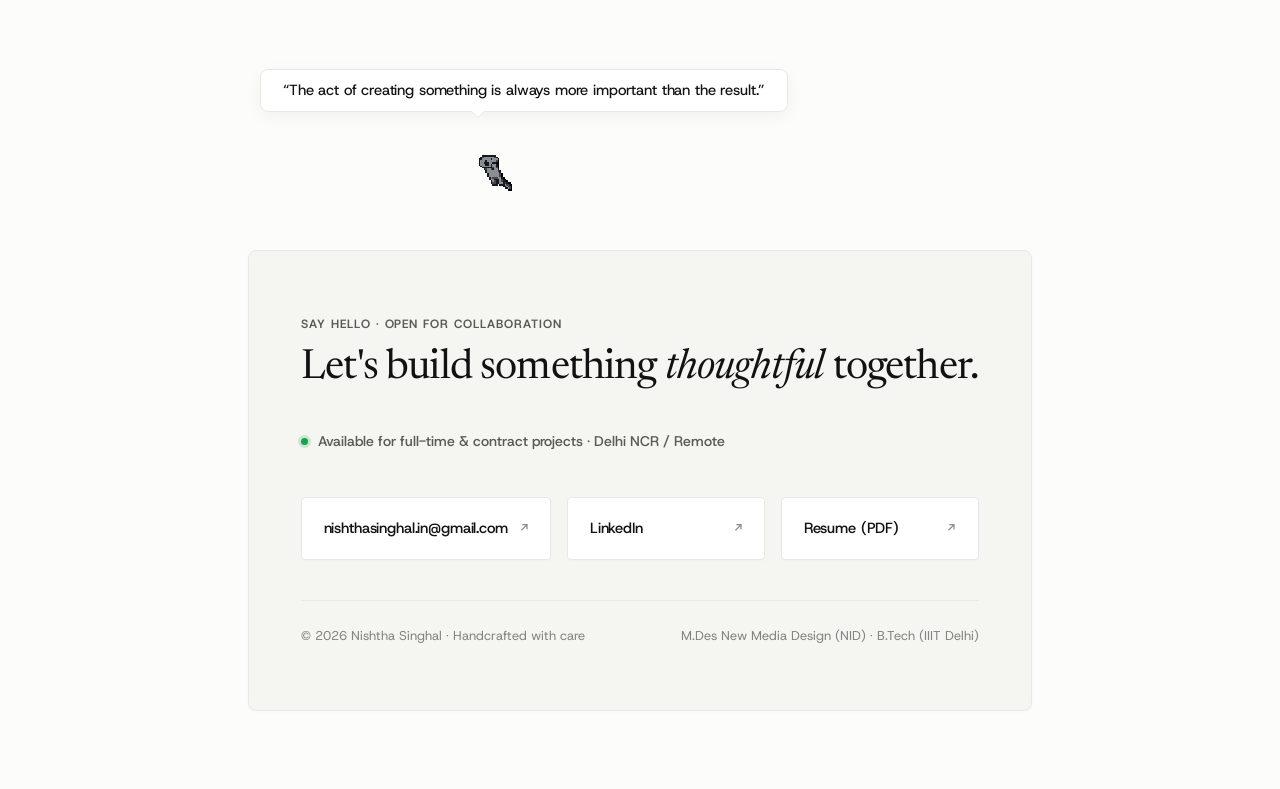
==== commit 2766054c: "style: slightly reduce project card sizes and restore preferred copy" ====
--- a/index.html
+++ b/index.html
@@ -3,15 +3,15 @@
 <head>
   <meta charset="UTF-8">
   <meta name="viewport" content="width=device-width, initial-scale=1.0">
-  <title>Nishtha Singhal · Product Manager | Design-led 0→1</title>
-  <meta name="description" content="Nishtha Singhal · Product Manager &amp; Design Lead with ~2 years shipping 0→1. M.Des from NID, B.Tech (Hons.) from IIIT Delhi. Shipped 50K+ consumer products.">
+  <title>Nishtha Singhal · Product &amp; Interaction Designer</title>
+  <meta name="description" content="Nishtha Singhal · Product and interaction designer working across digital products, complex workflows, and physical interfaces.">
   
   <!-- Modern Typefaces: Geist, Host Grotesk, IBM Plex Mono & Single Serif Newsreader -->
   <link rel="preconnect" href="https://fonts.googleapis.com">
   <link rel="preconnect" href="https://fonts.gstatic.com" crossorigin>
   <link href="https://fonts.googleapis.com/css2?family=Geist:wght@300;400;500;600;700&family=Host+Grotesk:wght@300;400;500;600;700;800&family=IBM+Plex+Mono:wght@400;500&family=Newsreader:ital,opsz,wght@0,6..72,400;0,6..72,500;1,6..72,400;1,6..72,500&display=swap" rel="stylesheet">
   
-  <link rel="stylesheet" href="style.css?v=7.0">
+  <link rel="stylesheet" href="style.css?v=7.1">
 </head>
 <body>
 
@@ -23,13 +23,13 @@
       <div class="hero-content">
         <h1 class="designer-name">Nishtha Singhal</h1>
         <p class="designer-statement">
-          Product Manager | Design-led 0→1
+          Product &amp; Interaction Designer
         </p>
         <p class="designer-description">
-          Product and design lead with ~2 years shipping 0→1. I turn ambiguous problem spaces into intuitive, end-to-end product experiences—prioritising scope under deadline pressure using data over opinion, and bridging engineering feasibility with human-centered craft.
+          I design digital products, interactions, and complex workflows across screens and everyday systems. Grounded in user research and engineering feasibility, I turn ambiguous problem spaces into intuitive, end-to-end product experiences that balance user needs with business impact.
         </p>
         <p class="designer-credentials">
-          <span class="cred-label">Background:</span> M.Des New Media Design (NID Gandhinagar) · B.Tech (Hons.) Computer Science &amp; Design (IIIT Delhi). Shipped a 50K+ consumer product at Giga Fun Studios; HCI research published at ACM DIS &amp; UIST.
+          <span class="cred-label">Background:</span> M.Des in New Media Design (NID Gandhinagar) · B.Tech (IIIT Delhi). Experience spanning product feature design, user research, mobile UX at Giga Fun Studios (50K+ installs), and HCI research published at ACM DIS 2020.
         </p>
         <div class="hero-actions">
           <a href="assets/Nishtha_Singhal_Resume.pdf" target="_blank" rel="noopener noreferrer" class="resume-btn" id="resume-btn">
--- a/style.css
+++ b/style.css
@@ -26,7 +26,7 @@
   --color-quote-border: #121212;
 
   /* Layout Boundaries */
-  --container-max-width: 980px;
+  --container-max-width: 880px;
   --container-padding: clamp(1.5rem, 5vw, 3rem);
 
   /* Spacing Scale */
@@ -222,7 +222,11 @@
 }
 
 .project-item {
-  margin-bottom: clamp(70px, 11vw, 120px);
+  max-width: 820px;
+  margin-left: auto;
+  margin-right: auto;
+  width: 100%;
+  margin-bottom: clamp(55px, 8vw, 95px);
 }
 
 .project-item:last-child {
